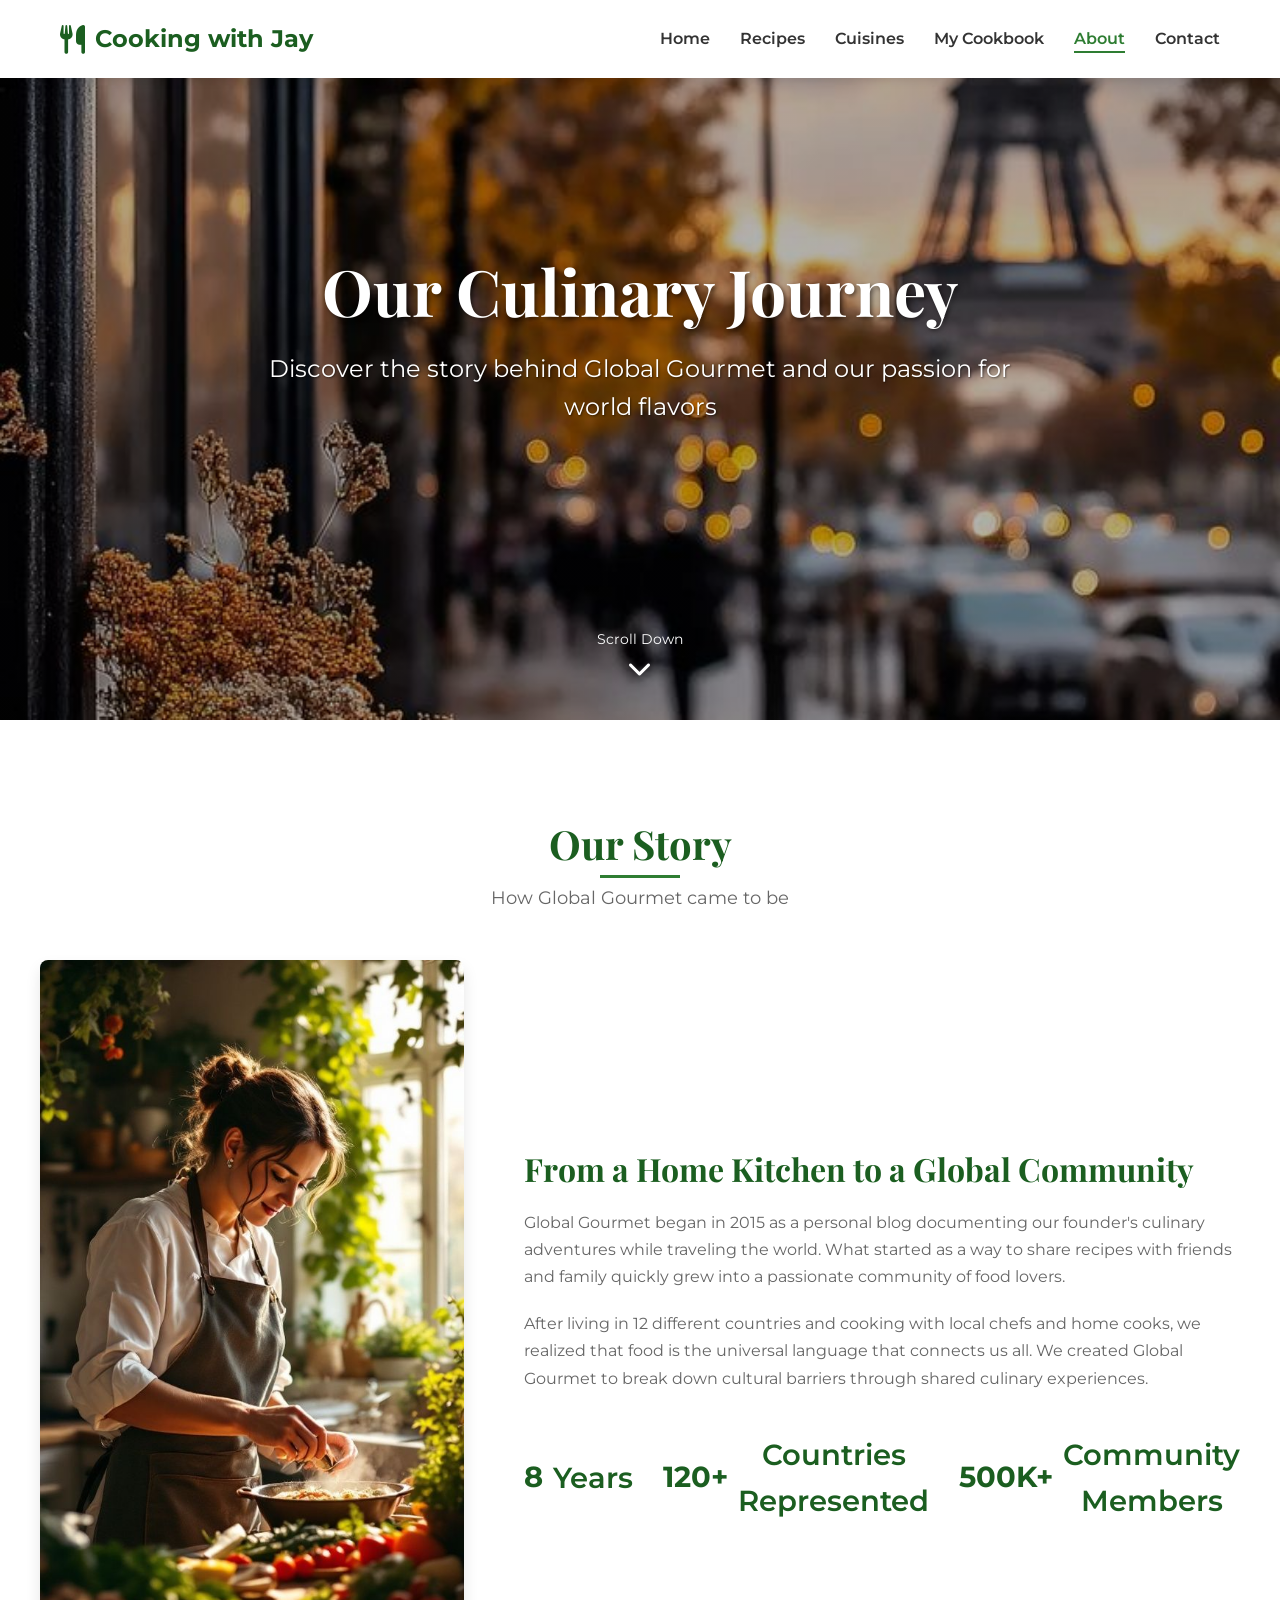
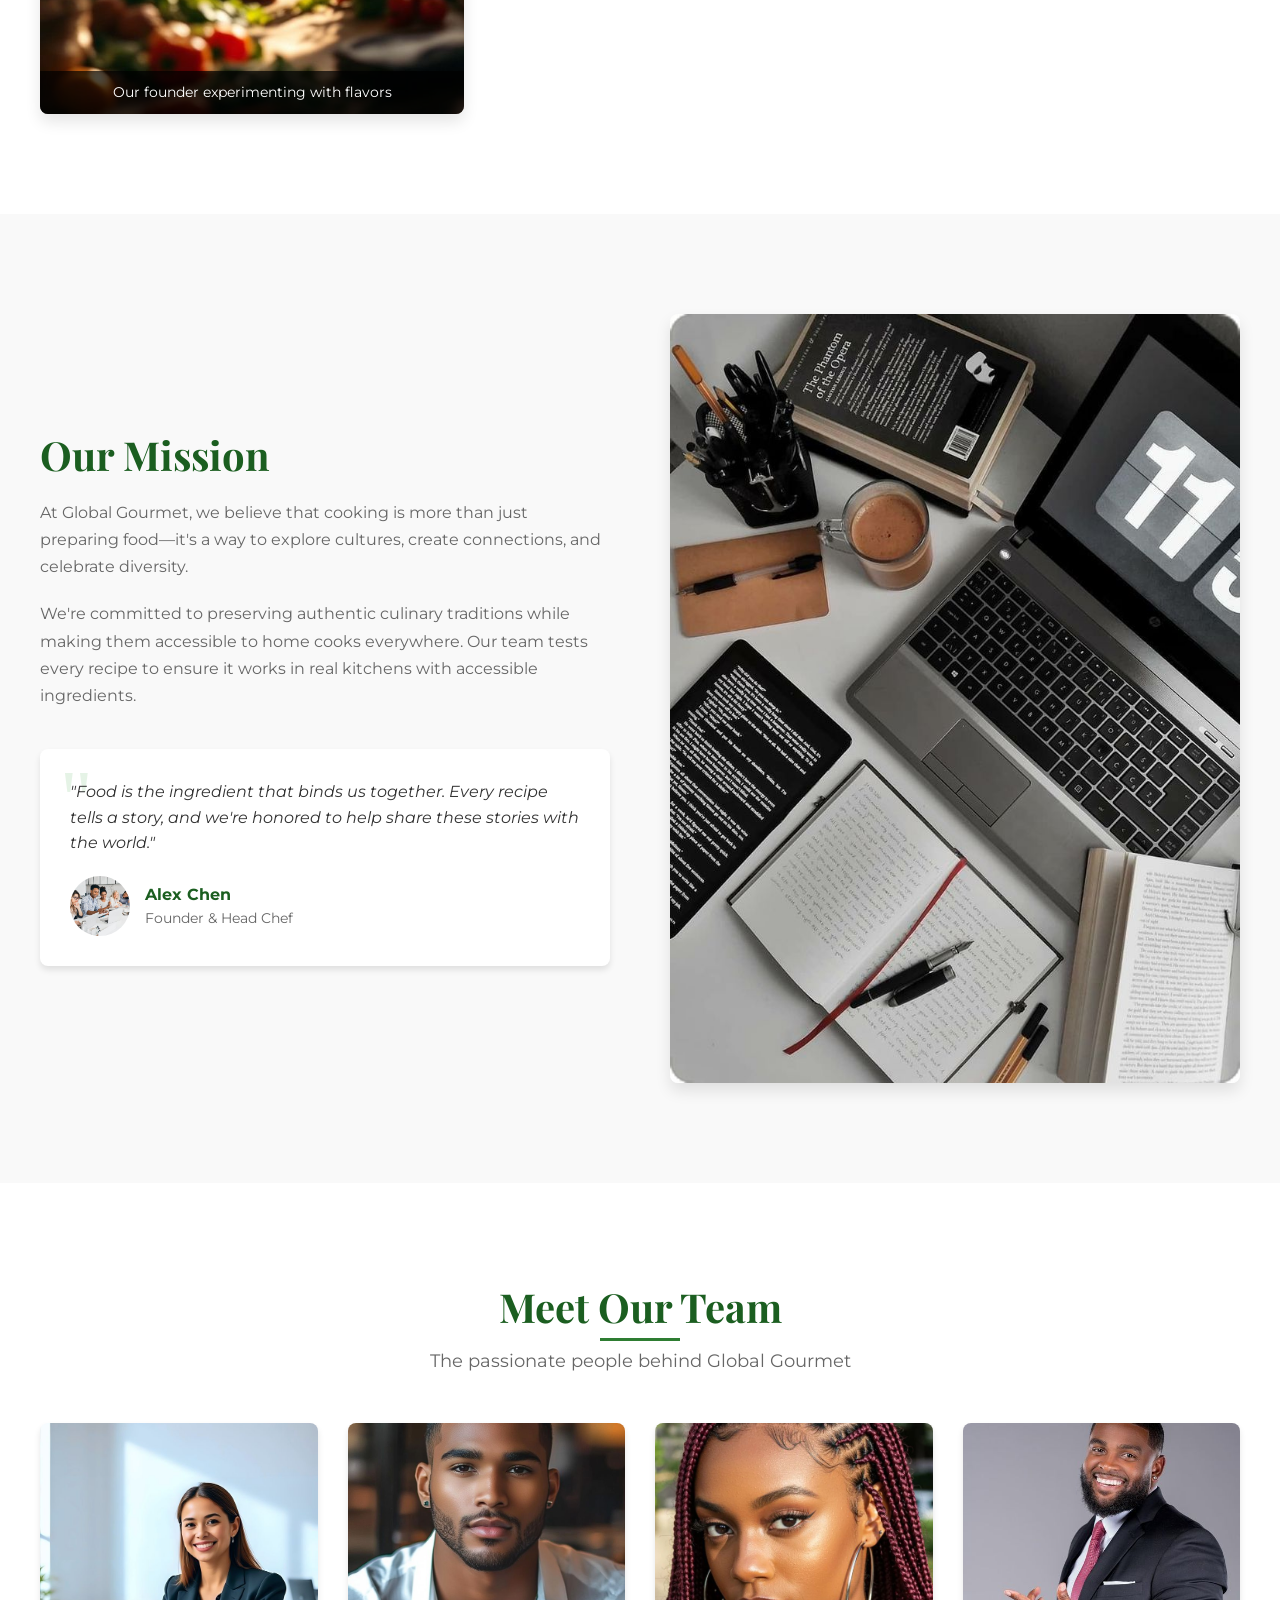
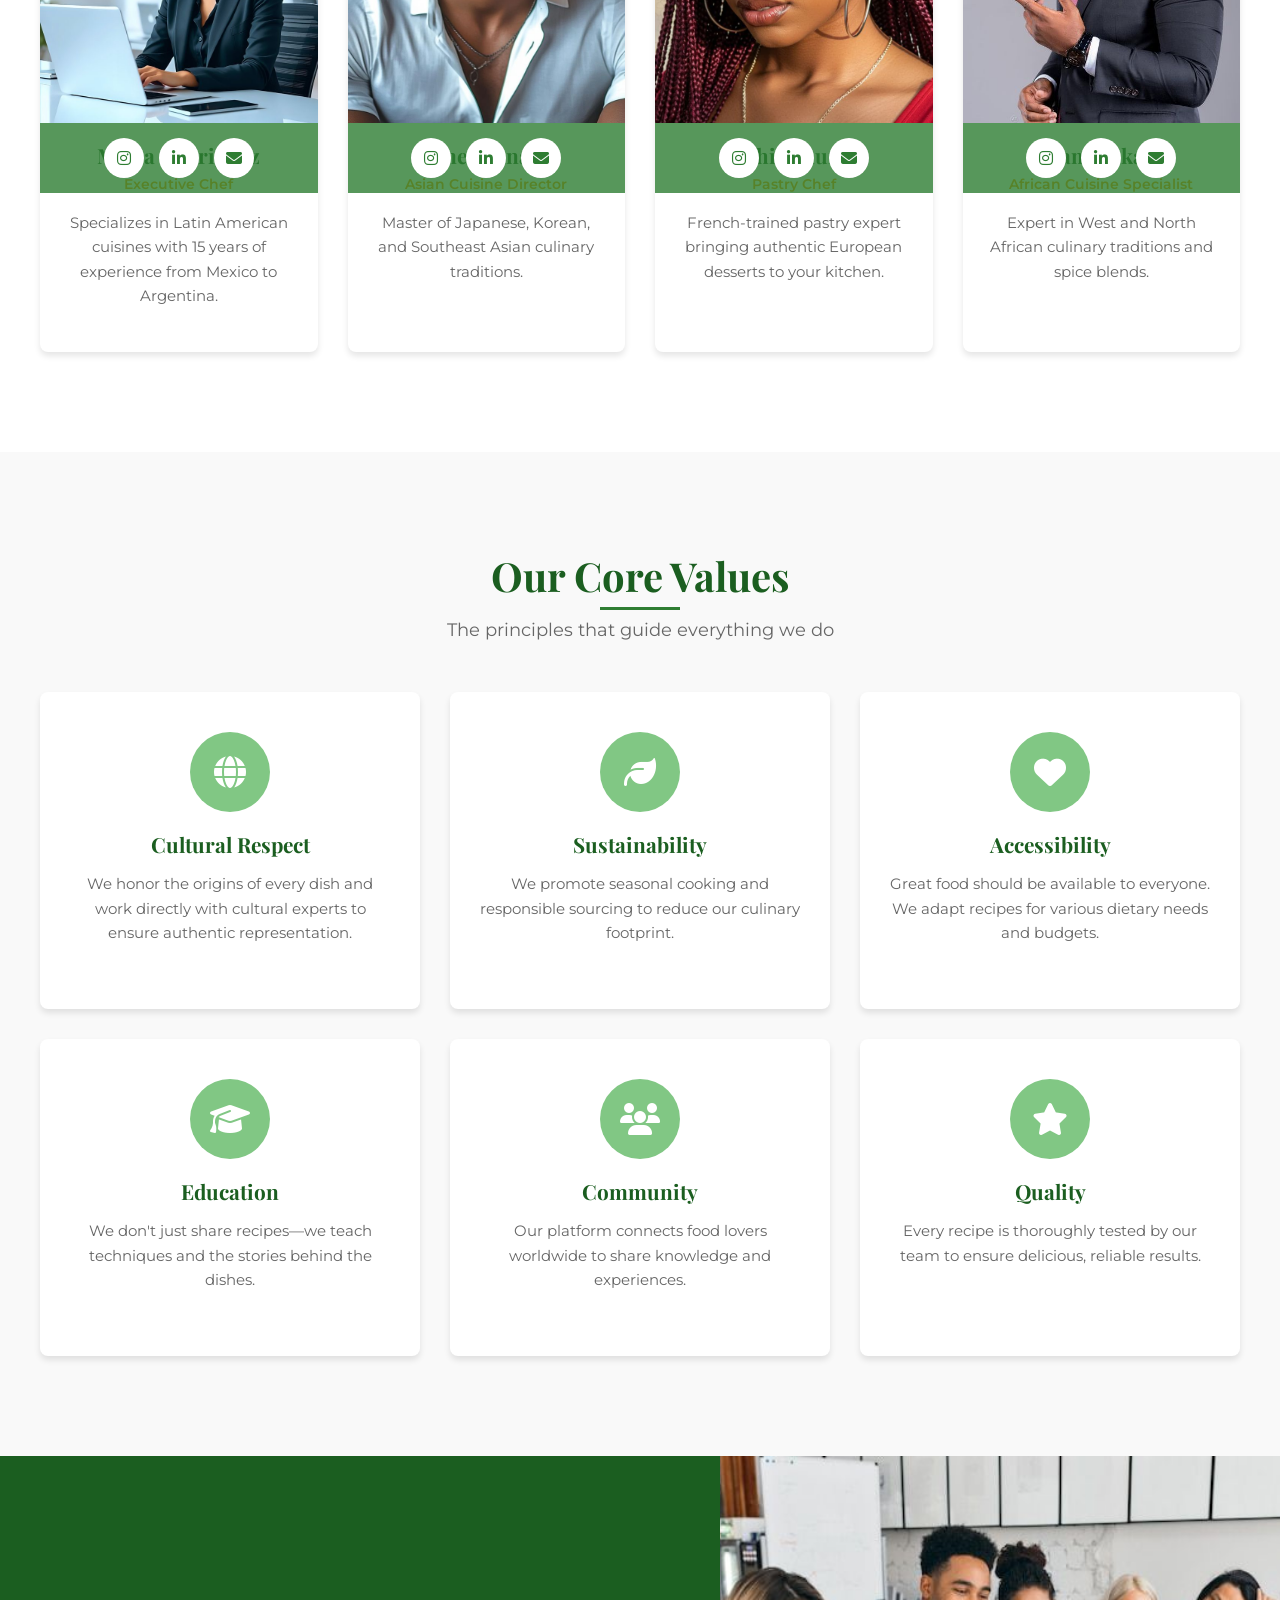
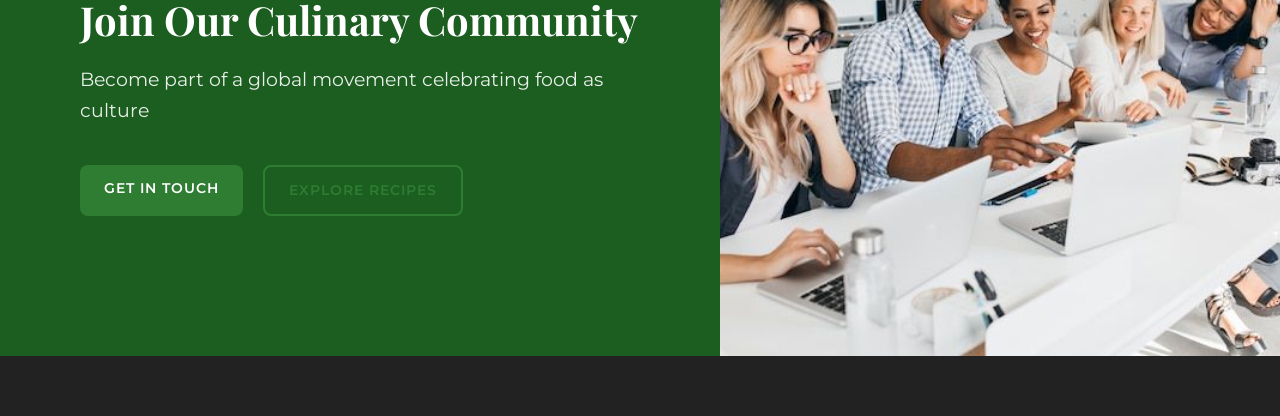
==== about.html @ 29a36178 "Add files via upload" ====
<!DOCTYPE html>
<html lang="en">
<head>
    <meta charset="UTF-8">
    <meta name="viewport" content="width=device-width, initial-scale=1.0">
    <title>About Us | Global Gourmet</title>
    <link rel="stylesheet" href="styles.css">
    <link rel="stylesheet" href="https://cdnjs.cloudflare.com/ajax/libs/font-awesome/6.4.0/css/all.min.css">
    <link href="https://fonts.googleapis.com/css2?family=Playfair+Display:wght@400;700&family=Montserrat:wght@300;400;600&display=swap" rel="stylesheet">
</head>
<body>
    <!-- Navigation (same as index.html) -->
    <nav class="navbar">
        <div class="navbar-container">
            <a href="index.html" class="logo">
                <i class="fas fa-utensils"></i>
                <span>Cooking with Jay</span>
            </a>
            <div class="menu-toggle" id="mobile-menu">
                <span class="bar"></span>
                <span class="bar"></span>
                <span class="bar"></span>
            </div>
            <ul class="nav-menu">
                <li class="nav-item"><a href="index.html" class="nav-link">Home</a></li>
                <li class="nav-item"><a href="recipes.html" class="nav-link">Recipes</a></li>
                <li class="nav-item"><a href="cuisines.html" class="nav-link">Cuisines</a></li>
                <li class="nav-item"><a href="cookbook.html" class="nav-link">My Cookbook</a></li>
                <li class="nav-item"><a href="about.html" class="nav-link active">About</a></li>
                <li class="nav-item"><a href="contact.html" class="nav-link">Contact</a></li>
            </ul>
        </div>
    </nav>

    <!-- About Hero Section -->
    <header class="about-hero">
        <div class="about-hero-content">
            <h1>Our Culinary Journey</h1>
            <p>Discover the story behind Global Gourmet and our passion for world flavors</p>
        </div>
        <div class="hero-scroll">
            <span>Scroll Down</span>
            <i class="fas fa-chevron-down"></i>
        </div>
    </header>

    <!-- Our Story -->
    <section class="our-story">
        <div class="section-header">
            <h2>Our Story</h2>
            <p>How Global Gourmet came to be</p>
        </div>
        <div class="story-container">
            <div class="story-image">
                <img src="founderCooking.jpg" alt="Our founder in the kitchen">
                <div class="image-caption">Our founder experimenting with flavors</div>
            </div>
            <div class="story-content">
                <h3>From a Home Kitchen to a Global Community</h3>
                <p>Global Gourmet began in 2015 as a personal blog documenting our founder's culinary adventures while traveling the world. What started as a way to share recipes with friends and family quickly grew into a passionate community of food lovers.</p>
                <p>After living in 12 different countries and cooking with local chefs and home cooks, we realized that food is the universal language that connects us all. We created Global Gourmet to break down cultural barriers through shared culinary experiences.</p>
                <div class="story-stats">
                    <div class="stat-item">
                        <span class="stat-number">8</span>
                        <span class="stat-label">Years</span>
                    </div>
                    <div class="stat-item">
                        <span class="stat-number">120+</span>
                        <span class="stat-label">Countries Represented</span>
                    </div>
                    <div class="stat-item">
                        <span class="stat-number">500K+</span>
                        <span class="stat-label">Community Members</span>
                    </div>
                </div>
            </div>
        </div>
    </section>

    <!-- Mission Section -->
    <section class="mission-section">
        <div class="mission-container">
            <div class="mission-content">
                <h2>Our Mission</h2>
                <p>At Global Gourmet, we believe that cooking is more than just preparing food—it's a way to explore cultures, create connections, and celebrate diversity.</p>
                <p>We're committed to preserving authentic culinary traditions while making them accessible to home cooks everywhere. Our team tests every recipe to ensure it works in real kitchens with accessible ingredients.</p>
                <div class="mission-quote">
                    <blockquote>
                        "Food is the ingredient that binds us together. Every recipe tells a story, and we're honored to help share these stories with the world."
                    </blockquote>
                    <div class="quote-author">
                        <img src="about.jpg" alt="Founder portrait">
                        <div>
                            <strong>Alex Chen</strong>
                            <span>Founder & Head Chef</span>
                        </div>
                    </div>
                </div>
            </div>
            <div class="mission-image">
                <img src="work.jpg" alt="Our team working together">
            </div>
        </div>
    </section>

    <!-- Team Section -->
    <section class="team-section">
        <div class="section-header">
            <h2>Meet Our Team</h2>
            <p>The passionate people behind Global Gourmet</p>
        </div>
        <div class="team-grid">
            <div class="team-member">
                <div class="member-image">
                    <img src="manager.jpg" alt="Maria Rodriguez">
                    <div class="social-links">
                        <a href="#"><i class="fab fa-instagram"></i></a>
                        <a href="#"><i class="fab fa-linkedin-in"></i></a>
                        <a href="#"><i class="fas fa-envelope"></i></a>
                    </div>
                </div>
                <div class="member-info">
                    <h3>Maria Rodriguez</h3>
                    <span class="member-role">Executive Chef</span>
                    <p>Specializes in Latin American cuisines with 15 years of experience from Mexico to Argentina.</p>
                </div>
            </div>
            <div class="team-member">
                <div class="member-image">
                    <img src="jamesTanaka.jpg" alt="James Tanaka">
                    <div class="social-links">
                        <a href="#"><i class="fab fa-instagram"></i></a>
                        <a href="#"><i class="fab fa-linkedin-in"></i></a>
                        <a href="#"><i class="fas fa-envelope"></i></a>
                    </div>
                </div>
                <div class="member-info">
                    <h3>James Tanaka</h3>
                    <span class="member-role">Asian Cuisine Director</span>
                    <p>Master of Japanese, Korean, and Southeast Asian culinary traditions.</p>
                </div>
            </div>
            <div class="team-member">
                <div class="member-image">
                    <img src="sophie loren.jpg" alt="Sophie Laurent">
                    <div class="social-links">
                        <a href="#"><i class="fab fa-instagram"></i></a>
                        <a href="#"><i class="fab fa-linkedin-in"></i></a>
                        <a href="#"><i class="fas fa-envelope"></i></a>
                    </div>
                </div>
                <div class="member-info">
                    <h3>Sophie Laurent</h3>
                    <span class="member-role">Pastry Chef</span>
                    <p>French-trained pastry expert bringing authentic European desserts to your kitchen.</p>
                </div>
            </div>
            <div class="team-member">
                <div class="member-image">
                    <img src="man.jpg" alt="Kwame Okafor">
                    <div class="social-links">
                        <a href="#"><i class="fab fa-instagram"></i></a>
                        <a href="#"><i class="fab fa-linkedin-in"></i></a>
                        <a href="#"><i class="fas fa-envelope"></i></a>
                    </div>
                </div>
                <div class="member-info">
                    <h3>Kwame Okafor</h3>
                    <span class="member-role">African Cuisine Specialist</span>
                    <p>Expert in West and North African culinary traditions and spice blends.</p>
                </div>
            </div>
        </div>
    </section>

    <!-- Values Section -->
    <section class="values-section">
        <div class="section-header">
            <h2>Our Core Values</h2>
            <p>The principles that guide everything we do</p>
        </div>
        <div class="values-grid">
            <div class="value-card">
                <div class="value-icon">
                    <i class="fas fa-globe"></i>
                </div>
                <h3>Cultural Respect</h3>
                <p>We honor the origins of every dish and work directly with cultural experts to ensure authentic representation.</p>
            </div>
            <div class="value-card">
                <div class="value-icon">
                    <i class="fas fa-leaf"></i>
                </div>
                <h3>Sustainability</h3>
                <p>We promote seasonal cooking and responsible sourcing to reduce our culinary footprint.</p>
            </div>
            <div class="value-card">
                <div class="value-icon">
                    <i class="fas fa-heart"></i>
                </div>
                <h3>Accessibility</h3>
                <p>Great food should be available to everyone. We adapt recipes for various dietary needs and budgets.</p>
            </div>
            <div class="value-card">
                <div class="value-icon">
                    <i class="fas fa-graduation-cap"></i>
                </div>
                <h3>Education</h3>
                <p>We don't just share recipes—we teach techniques and the stories behind the dishes.</p>
            </div>
            <div class="value-card">
                <div class="value-icon">
                    <i class="fas fa-users"></i>
                </div>
                <h3>Community</h3>
                <p>Our platform connects food lovers worldwide to share knowledge and experiences.</p>
            </div>
            <div class="value-card">
                <div class="value-icon">
                    <i class="fas fa-star"></i>
                </div>
                <h3>Quality</h3>
                <p>Every recipe is thoroughly tested by our team to ensure delicious, reliable results.</p>
            </div>
        </div>
    </section>


    <!-- Call to Action -->
    <section class="about-cta">
        <div class="cta-container">
            <h2>Join Our Culinary Community</h2>
            <p>Become part of a global movement celebrating food as culture</p>
            <div class="cta-buttons">
                <a href="contact.html" class="btn btn-primary">Get in Touch</a>
                <a href="recipes.html" class="btn btn-secondary">Explore Recipes</a>
            </div>
        </div>
        <div class="cta-image">
            <img src="about.jpg" alt="Cooking community">
        </div>
    </section>

    <!-- Footer (same as index.html) -->
    <footer class="footer">
        <!-- Footer content from index.html -->
    </footer>

    <script src="script.js"></script>
</body>
</html>
---- styles.css ----
/* Base Styles */
:root {
    --primary-color: #2e7d32;
    --primary-dark: #1b5e20;
    --primary-light: #81c784;
    --secondary-color: #ff9800;
    --secondary-dark: #f57c00;
    --secondary-light: #ffb74d;
    --text-color: #333;
    --text-light: #666;
    --text-lighter: #999;
    --bg-color: #f9f9f9;
    --bg-dark: #e0e0e0;
    --white: #ffffff;
    --black: #000000;
    --shadow: 0 4px 6px rgba(0, 0, 0, 0.1);
    --shadow-hover: 0 8px 15px rgba(0, 0, 0, 0.1);
    --transition: all 0.3s ease;
    --border-radius: 8px;
    --border-radius-sm: 4px;
    --font-heading: 'Playfair Display', serif;
    --font-body: 'Montserrat', sans-serif;
}

* {
    margin: 0;
    padding: 0;
    box-sizing: border-box;
}

html {
    scroll-behavior: smooth;
}

body {
    font-family: var(--font-body);
    color: var(--text-color);
    background-color: var(--bg-color);
    line-height: 1.6;
    overflow-x: hidden;
}

h1, h2, h3, h4, h5, h6 {
    font-family: var(--font-heading);
    font-weight: 700;
    line-height: 1.2;
    margin-bottom: 1rem;
}

p {
    margin-bottom: 1.5rem;
}

a {
    text-decoration: none;
    color: inherit;
    transition: var(--transition);
}

img {
    max-width: 100%;
    height: auto;
    display: block;
}

ul {
    list-style: none;
}

button {
    cursor: pointer;
    border: none;
    background: none;
    font-family: inherit;
    transition: var(--transition);
}

.container {
    width: 100%;
    max-width: 1200px;
    margin: 0 auto;
    padding: 0 20px;
}

.btn {
    display: inline-block;
    padding: 12px 24px;
    border-radius: var(--border-radius);
    font-weight: 600;
    text-align: center;
    text-transform: uppercase;
    letter-spacing: 1px;
    transition: var(--transition);
    font-size: 0.9rem;
}

.btn-primary {
    background-color: var(--primary-color);
    color: var(--white);
}

.btn-primary:hover {
    background-color: var(--primary-dark);
    box-shadow: var(--shadow-hover);
    transform: translateY(-2px);
}

.btn-secondary {
    background-color: transparent;
    color: var(--primary-color);
    border: 2px solid var(--primary-color);
}

.btn-secondary:hover {
    background-color: var(--primary-color);
    color: var(--white);
    box-shadow: var(--shadow-hover);
    transform: translateY(-2px);
}

.section-header {
    text-align: center;
    margin-bottom: 3rem;
}

.section-header h2 {
    font-size: 2.5rem;
    color: var(--primary-dark);
    position: relative;
    display: inline-block;
}

.section-header h2::after {
    content: '';
    position: absolute;
    bottom: -10px;
    left: 50%;
    transform: translateX(-50%);
    width: 80px;
    height: 3px;
    background-color: var(--primary-color);
}

.section-header p {
    color: var(--text-light);
    font-size: 1.1rem;
    max-width: 700px;
    margin: 0 auto;
}

/* Preloader */
.preloader {
    position: fixed;
    top: 0;
    left: 0;
    width: 100%;
    height: 100%;
    background-color: var(--white);
    display: flex;
    justify-content: center;
    align-items: center;
    z-index: 9999;
    transition: opacity 0.5s ease;
}

.preloader.fade-out {
    opacity: 0;
}

.spinner {
    display: flex;
    gap: 10px;
}

.spinner-circle {
    width: 20px;
    height: 20px;
    border-radius: 50%;
    background-color: var(--primary-color);
    animation: bounce 1.4s infinite ease-in-out;
}

.spinner-circle:nth-child(1) {
    animation-delay: -0.32s;
}

.spinner-circle:nth-child(2) {
    animation-delay: -0.16s;
}

@keyframes bounce {
    0%, 80%, 100% { 
        transform: scale(0);
    } 40% { 
        transform: scale(1);
    }
}

/* Navigation */
.navbar {
    position: fixed;
    top: 0;
    left: 0;
    width: 100%;
    padding: 20px 0;
    background-color: var(--white);
    box-shadow: 0 2px 10px rgba(0, 0, 0, 0.1);
    z-index: 1000;
    transition: var(--transition);
}

.navbar.scrolled {
    padding: 15px 0;
    background-color: rgba(255, 255, 255, 0.95);
    backdrop-filter: blur(10px);
}

.navbar-container {
    display: flex;
    justify-content: space-between;
    align-items: center;
    max-width: 1200px;
    margin: 0 auto;
    padding: 0 20px;
}

.logo {
    display: flex;
    align-items: center;
    font-size: 1.5rem;
    font-weight: 700;
    color: var(--primary-dark);
}

.logo i {
    margin-right: 10px;
    font-size: 1.8rem;
}

.nav-menu {
    display: flex;
    align-items: center;
    gap: 30px;
}

.nav-item {
    position: relative;
}

.nav-link {
    font-weight: 600;
    font-size: 1rem;
    color: var(--text-color);
    padding: 5px 0;
    position: relative;
}

.nav-link::after {
    content: '';
    position: absolute;
    bottom: 0;
    left: 0;
    width: 0;
    height: 2px;
    background-color: var(--primary-color);
    transition: var(--transition);
}

.nav-link:hover::after,
.nav-link.active::after {
    width: 100%;
}

.nav-link.active {
    color: var(--primary-color);
}

.search-container {
    display: flex;
    align-items: center;
    background-color: var(--bg-color);
    border-radius: var(--border-radius);
    padding: 5px 10px;
    transition: var(--transition);
}

.search-container:focus-within {
    box-shadow: 0 0 0 2px var(--primary-light);
}

.search-input {
    border: none;
    background: transparent;
    padding: 8px;
    width: 180px;
    font-family: var(--font-body);
    color: var(--text-color);
    outline: none;
}

.search-btn {
    color: var(--text-light);
    padding: 5px;
}

.search-btn:hover {
    color: var(--primary-color);
}

.menu-toggle {
    display: none;
    flex-direction: column;
    justify-content: space-between;
    width: 30px;
    height: 21px;
    cursor: pointer;
    z-index: 1001;
}

.bar {
    width: 100%;
    height: 3px;
    background-color: var(--primary-dark);
    transition: var(--transition);
}

.menu-toggle.active .bar:nth-child(1) {
    transform: translateY(9px) rotate(45deg);
}

.menu-toggle.active .bar:nth-child(2) {
    opacity: 0;
}

.menu-toggle.active .bar:nth-child(3) {
    transform: translateY(-9px) rotate(-45deg);
}

/* Hero Section */
.hero {
    height: 100vh;
    min-height: 700px;
    background: linear-gradient(rgba(0, 0, 0, 0.5), rgba(0, 0, 0, 0.5)), 
                url('https://images.unsplash.com/photo-1490645935967-10de6ba17061?ixlib=rb-1.2.1&auto=format&fit=crop&w=1350&q=80') no-repeat center center/cover;
    color: var(--white);
    display: flex;
    flex-direction: column;
    justify-content: center;
    align-items: center;
    text-align: center;
    padding: 0 20px;
    margin-top: -80px;
    position: relative;
}

.hero-content {
    max-width: 800px;
    z-index: 1;
    animation: fadeInUp 1s ease;
}

.hero-title {
    font-size: 4rem;
    margin-bottom: 20px;
    text-shadow: 2px 2px 4px rgba(0, 0, 0, 0.5);
}

.hero-subtitle {
    font-size: 1.5rem;
    margin-bottom: 40px;
    text-shadow: 1px 1px 2px rgba(0, 0, 0, 0.5);
}

.hero-buttons {
    display: flex;
    gap: 20px;
    justify-content: center;
}

.hero-scroll {
    position: absolute;
    bottom: 40px;
    left: 50%;
    transform: translateX(-50%);
    display: flex;
    flex-direction: column;
    align-items: center;
    color: var(--white);
    font-size: 0.9rem;
    cursor: pointer;
    animation: bounce 2s infinite;
}

.hero-scroll i {
    font-size: 1.5rem;
    margin-top: 5px;
}

@keyframes fadeInUp {
    from {
        opacity: 0;
        transform: translateY(20px);
    }
    to {
        opacity: 1;
        transform: translateY(0);
    }
}

/* Featured Recipes */
.featured-recipes {
    padding: 100px 0;
    background-color: var(--white);
}

.recipe-carousel {
    display: flex;
    gap: 30px;
    overflow-x: auto;
    padding: 20px 0;
    scroll-behavior: smooth;
    scrollbar-width: none; /* Firefox */
    -ms-overflow-style: none; /* IE and Edge */
}

.recipe-carousel::-webkit-scrollbar {
    display: none; /* Chrome, Safari, Opera */
}

.recipe-card {
    min-width: 300px;
    background-color: var(--white);
    border-radius: var(--border-radius);
    overflow: hidden;
    box-shadow: var(--shadow);
    transition: var(--transition);
    flex-shrink: 0;
}

.recipe-card:hover {
    transform: translateY(-10px);
    box-shadow: var(--shadow-hover);
}

.recipe-image {
    height: 200px;
    background-size: cover;
    background-position: center;
    position: relative;
}

.recipe-tag {
    position: absolute;
    top: 15px;
    left: 15px;
    background-color: var(--primary-color);
    color: var(--white);
    padding: 5px 15px;
    border-radius: var(--border-radius);
    font-size: 0.8rem;
    font-weight: 600;
}

.save-recipe {
    position: absolute;
    top: 15px;
    right: 15px;
    width: 40px;
    height: 40px;
    background-color: rgba(255, 255, 255, 0.9);
    border-radius: 50%;
    display: flex;
    justify-content: center;
    align-items: center;
    color: var(--text-color);
    font-size: 1.2rem;
    transition: var(--transition);
}

.save-recipe:hover, .save-recipe.saved {
    color: var(--primary-color);
}

.save-recipe.saved i {
    font-weight: 900;
}

.recipe-info {
    padding: 20px;
}

.recipe-info h3 {
    font-size: 1.3rem;
    margin-bottom: 10px;
    color: var(--primary-dark);
}

.recipe-meta {
    display: flex;
    gap: 15px;
    margin-bottom: 15px;
    font-size: 0.9rem;
    color: var(--text-light);
}

.recipe-meta i {
    margin-right: 5px;
    color: var(--primary-color);
}

.recipe-rating {
    margin-bottom: 20px;
    color: var(--secondary-color);
}

.recipe-rating i {
    margin-right: 3px;
}

.recipe-rating span {
    color: var(--text-light);
    font-size: 0.9rem;
    margin-left: 10px;
}

.btn-recipe {
    display: block;
    width: 100%;
    padding: 10px;
    background-color: var(--primary-color);
    color: var(--white);
    border-radius: var(--border-radius-sm);
    font-size: 0.9rem;
    font-weight: 600;
    text-align: center;
}

.btn-recipe:hover {
    background-color: var(--primary-dark);
}

.carousel-controls {
    display: flex;
    justify-content: center;
    gap: 15px;
    margin-top: 30px;
}

.carousel-prev, .carousel-next {
    width: 50px;
    height: 50px;
    border-radius: 50%;
    background-color: var(--white);
    color: var(--primary-color);
    border: 2px solid var(--primary-color);
    font-size: 1.2rem;
    display: flex;
    justify-content: center;
    align-items: center;
    transition: var(--transition);
}

.carousel-prev:hover, .carousel-next:hover {
    background-color: var(--primary-color);
    color: var(--white);
}

/* Popular Cuisines */
.popular-cuisines {
    padding: 100px 0;
    background-color: var(--bg-color);
}

.cuisine-grid {
    display: grid;
    grid-template-columns: repeat(auto-fit, minmax(250px, 1fr));
    gap: 30px;
}

.cuisine-card {
    background-color: var(--white);
    border-radius: var(--border-radius);
    overflow: hidden;
    box-shadow: var(--shadow);
    transition: var(--transition);
}

.cuisine-card:hover {
    transform: translateY(-5px);
    box-shadow: var(--shadow-hover);
}

.cuisine-image {
    height: 200px;
    background-size: cover;
    background-position: center;
    position: relative;
    display: flex;
    justify-content: center;
    align-items: center;
}

.cuisine-overlay {
    position: absolute;
    top: 0;
    left: 0;
    width: 100%;
    height: 100%;
    background-color: rgba(0, 0, 0, 0.4);
    transition: var(--transition);
}

.cuisine-card:hover .cuisine-overlay {
    background-color: rgba(0, 0, 0, 0.2);
}

.cuisine-image h3 {
    color: var(--white);
    font-size: 2rem;
    position: relative;
    z-index: 1;
    text-shadow: 2px 2px 4px rgba(0, 0, 0, 0.5);
}

.cuisine-stats {
    padding: 20px;
    display: flex;
    justify-content: space-between;
    align-items: center;
}

.cuisine-stats span {
    color: var(--text-light);
    font-size: 0.9rem;
}

.btn-cuisine {
    padding: 8px 15px;
    background-color: var(--primary-color);
    color: var(--white);
    border-radius: var(--border-radius-sm);
    font-size: 0.9rem;
    font-weight: 600;
}

.btn-cuisine:hover {
    background-color: var(--primary-dark);
}

/* Seasonal Specials */
.seasonal-specials {
    padding: 100px 0;
    background-color: var(--white);
}

.seasonal-grid {
    display: grid;
    grid-template-columns: repeat(auto-fit, minmax(400px, 1fr));
    gap: 30px;
}

.seasonal-card {
    display: flex;
    background-color: var(--bg-color);
    border-radius: var(--border-radius);
    overflow: hidden;
    box-shadow: var(--shadow);
    transition: var(--transition);
}

.seasonal-card:hover {
    transform: translateY(-5px);
    box-shadow: var(--shadow-hover);
}

.seasonal-image {
    flex: 1;
    min-height: 250px;
    background-size: cover;
    background-position: center;
}

.seasonal-content {
    flex: 1;
    padding: 30px;
    display: flex;
    flex-direction: column;
    justify-content: center;
}

.seasonal-content h3 {
    font-size: 1.8rem;
    color: var(--primary-dark);
    margin-bottom: 15px;
}

.seasonal-content p {
    color: var(--text-light);
    margin-bottom: 20px;
}

.btn-seasonal {
    align-self: flex-start;
    padding: 10px 20px;
    background-color: var(--primary-color);
    color: var(--white);
    border-radius: var(--border-radius-sm);
    font-size: 0.9rem;
    font-weight: 600;
}

.btn-seasonal:hover {
    background-color: var(--primary-dark);
}

/* Testimonials */
.testimonials {
    padding: 100px 0;
    background-color: var(--bg-color);
}

.testimonial-slider {
    display: flex;
    gap: 30px;
    overflow-x: auto;
    padding: 20px 0;
    scroll-behavior: smooth;
    scrollbar-width: none;
    -ms-overflow-style: none;
}

.testimonial-slider::-webkit-scrollbar {
    display: none;
}

.testimonial-card {
    min-width: 350px;
    background-color: var(--white);
    border-radius: var(--border-radius);
    padding: 30px;
    box-shadow: var(--shadow);
    transition: var(--transition);
    flex-shrink: 0;
}

.testimonial-card:hover {
    transform: translateY(-5px);
    box-shadow: var(--shadow-hover);
}

.testimonial-content {
    margin-bottom: 30px;
}

.testimonial-rating {
    color: var(--secondary-color);
    margin-bottom: 15px;
}

.testimonial-content p {
    font-style: italic;
    color: var(--text-color);
    position: relative;
}

.testimonial-content p::before,
.testimonial-content p::after {
    content: '"';
    font-size: 2rem;
    color: var(--primary-light);
    opacity: 0.5;
    position: absolute;
}

.testimonial-content p::before {
    top: -15px;
    left: -10px;
}

.testimonial-content p::after {
    bottom: -25px;
    right: -10px;
}

.testimonial-author {
    display: flex;
    align-items: center;
    gap: 15px;
}

.testimonial-author img {
    width: 60px;
    height: 60px;
    border-radius: 50%;
    object-fit: cover;
}

.testimonial-author h4 {
    font-size: 1.1rem;
    margin-bottom: 5px;
}

.testimonial-author span {
    font-size: 0.9rem;
    color: var(--text-light);
}

/* Newsletter */
.newsletter {
    padding: 80px 0;
    background-color: var(--primary-dark);
    color: var(--white);
}

.newsletter-container {
    display: flex;
    align-items: center;
    max-width: 1200px;
    margin: 0 auto;
    padding: 0 20px;
    gap: 50px;
}

.newsletter-content {
    flex: 1;
}

.newsletter-content h2 {
    font-size: 2.5rem;
    margin-bottom: 20px;
}

.newsletter-content p {
    margin-bottom: 30px;
    font-size: 1.1rem;
    opacity: 0.9;
}

.newsletter-form {
    display: flex;
    margin-bottom: 30px;
}

.newsletter-form input {
    flex: 1;
    padding: 15px;
    border: none;
    border-radius: var(--border-radius-sm) 0 0 var(--border-radius-sm);
    font-family: var(--font-body);
    font-size: 1rem;
    outline: none;
}

.btn-subscribe {
    padding: 15px 30px;
    background-color: var(--secondary-color);
    color: var(--white);
    border-radius: 0 var(--border-radius-sm) var(--border-radius-sm) 0;
    font-weight: 600;
    transition: var(--transition);
}

.btn-subscribe:hover {
    background-color: var(--secondary-dark);
}

.newsletter-social {
    display: flex;
    align-items: center;
    gap: 15px;
}

.newsletter-social span {
    font-weight: 600;
}

.newsletter-social a {
    display: flex;
    justify-content: center;
    align-items: center;
    width: 40px;
    height: 40px;
    background-color: rgba(255, 255, 255, 0.1);
    border-radius: 50%;
    color: var(--white);
    font-size: 1.1rem;
    transition: var(--transition);
}

.newsletter-social a:hover {
    background-color: var(--white);
    color: var(--primary-dark);
}

.newsletter-image {
    flex: 1;
    border-radius: var(--border-radius);
    overflow: hidden;
    box-shadow: var(--shadow-hover);
}

.newsletter-image img {
    width: 100%;
    height: 70%;
    display: block;
    transition: transform 0.5s ease;
}

.newsletter-image:hover img {
    transform: scale(1.05);
}

/* Footer */
.footer {
    background-color: #222;
    color: var(--white);
    padding: 60px 0 0;
}

.footer-container {
    display: flex;
    flex-wrap: wrap;
    gap: 50px;
    max-width: 1200px;
    margin: 0 auto;
    padding: 0 20px;
}

.footer-logo {
    flex: 1;
    min-width: 250px;
}

.footer-logo a {
    display: flex;
    align-items: center;
    font-size: 1.5rem;
    font-weight: 700;
    margin-bottom: 20px;
    color: var(--white);
}

.footer-logo i {
    margin-right: 10px;
    font-size: 1.8rem;
    color: var(--primary-light);
}

.footer-logo p {
    opacity: 0.7;
    font-size: 0.95rem;
}

.footer-links {
    flex: 2;
    display: flex;
    flex-wrap: wrap;
    gap: 50px;
}

.footer-column {
    min-width: 150px;
}

.footer-column h4 {
    font-size: 1.2rem;
    margin-bottom: 20px;
    color: var(--white);
    position: relative;
    padding-bottom: 10px;
}

.footer-column h4::after {
    content: '';
    position: absolute;
    bottom: 0;
    left: 0;
    width: 40px;
    height: 2px;
    background-color: var(--primary-color);
}

.footer-column ul {
    display: flex;
    flex-direction: column;
    gap: 10px;
}

.footer-column a {
    color: rgba(255, 255, 255, 0.7);
    font-size: 0.95rem;
    transition: var(--transition);
}

.footer-column a:hover {
    color: var(--white);
    padding-left: 5px;
}

.footer-bottom {
    width: 100%;
    padding: 20px 0;
    background-color: #111;
    margin-top: 60px;
}

.footer-legal {
    display: flex;
    justify-content: center;
    gap: 20px;
    margin-bottom: 15px;
}

.footer-legal a {
    color: rgba(255, 255, 255, 0.6);
    font-size: 0.8rem;
    transition: var(--transition);
}

.footer-legal a:hover {
    color: var(--white);
}

.footer-copyright {
    text-align: center;
    color: rgba(255, 255, 255, 0.6);
    font-size: 0.9rem;
}

/* Back to Top Button */
.back-to-top {
    position: fixed;
    bottom: 30px;
    right: 30px;
    width: 50px;
    height: 50px;
    border-radius: 50%;
    background-color: var(--primary-color);
    color: var(--white);
    display: flex;
    justify-content: center;
    align-items: center;
    font-size: 1.2rem;
    box-shadow: var(--shadow);
    opacity: 0;
    visibility: hidden;
    transition: var(--transition);
    z-index: 999;
}

.back-to-top.visible {
    opacity: 1;
    visibility: visible;
}

.back-to-top:hover {
    background-color: var(--primary-dark);
    transform: translateY(-5px);
}

/* Toast Notification */
.toast {
    position: fixed;
    bottom: 30px;
    left: 50%;
    transform: translateX(-50%);
    background-color: var(--primary-dark);
    color: var(--white);
    padding: 15px 25px;
    border-radius: var(--border-radius);
    box-shadow: var(--shadow-hover);
    display: flex;
    align-items: center;
    gap: 10px;
    opacity: 0;
    visibility: hidden;
    transition: var(--transition);
    z-index: 999;
}

.toast.show {
    opacity: 1;
    visibility: visible;
}

.toast i {
    font-size: 1.2rem;
}

/* Responsive Styles */
@media (max-width: 992px) {
    .hero-title {
        font-size: 3rem;
    }
    
    .hero-subtitle {
        font-size: 1.2rem;
    }
    
    .seasonal-grid {
        grid-template-columns: 1fr;
    }
    
    .seasonal-card {
        flex-direction: column;
    }
    
    .seasonal-image {
        min-height: 200px;
    }
    
    .newsletter-container {
        flex-direction: column;
        text-align: center;
    }
    
    .newsletter-social {
        justify-content: center;
    }
    
    .newsletter-image {
        order: -1;
        max-width: 500px;
        margin: 0 auto;
    }
}

@media (max-width: 768px) {
    .menu-toggle {
        display: flex;
    }
    
    .nav-menu {
        position: fixed;
        top: 0;
        right: -100%;
        width: 80%;
        max-width: 300px;
        height: 100vh;
        background-color: var(--white);
        flex-direction: column;
        align-items: center;
        justify-content: center;
        gap: 30px;
        transition: var(--transition);
        z-index: 1000;
        box-shadow: -5px 0 15px rgba(0, 0, 0, 0.1);
    }
    
    .nav-menu.active {
        right: 0;
    }
    
    .search-item {
        width: 80%;
        margin-top: 20px;
    }
    
    .search-container {
        width: 100%;
    }
    
    .search-input {
        width: 100%;
    }
    
    .hero-title {
        font-size: 2.5rem;
    }
    
    .hero-subtitle {
        font-size: 1.1rem;
    }
    
    .hero-buttons {
        flex-direction: column;
        gap: 15px;
    }
    
    .btn {
        width: 100%;
    }
    
    .section-header h2 {
        font-size: 2rem;
    }
    
    .footer-links {
        gap: 30px;
    }
}

@media (max-width: 576px) {
    .hero-title {
        font-size: 2rem;
    }
    
    .hero-subtitle {
        font-size: 1rem;
    }
    
    .section-header h2 {
        font-size: 1.8rem;
    }
    
    .cuisine-grid {
        grid-template-columns: 1fr;
    }
    
    .footer-column {
        min-width: 100%;
    }
    
    .footer-legal {
        flex-direction: column;
        align-items: center;
        gap: 10px;
    }
}

/* Animations */
@keyframes slideInLeft {
    from {
        transform: translateX(-100%);
        opacity: 0;
    }
    to {
        transform: translateX(0);
        opacity: 1;
    }
}

@keyframes slideInRight {
    from {
        transform: translateX(100%);
        opacity: 0;
    }
    to {
        transform: translateX(0);
        opacity: 1;
    }
}

@keyframes fadeIn {
    from {
        opacity: 0;
    }
    to {
        opacity: 1;
    }
}

@keyframes pulse {
    0% {
        transform: scale(1);
    }
    50% {
        transform: scale(1.05);
    }
    100% {
        transform: scale(1);
    }
}
/* Cookbook Styles */
.cookbook-header {
    display: flex;
    align-items: center;
    padding: 80px 0;
    background-color: var(--white);
}

.cookbook-header-content {
    flex: 1;
    padding: 0 40px;
}

.cookbook-header-image {
    flex: 1;
    border-radius: var(--border-radius);
    overflow: hidden;
    box-shadow: var(--shadow-hover);
}

.cookbook-header-image img {
    width: 100%;
    height: 60%;
    display: block;
    transition: transform 0.5s ease;
}

.cookbook-header-image:hover img {
    transform: scale(1.05);
}

.cookbook-header h1 {
    font-size: 3rem;
    color: var(--primary-dark);
    margin-bottom: 20px;
}

.cookbook-header p {
    font-size: 1.2rem;
    color: var(--text-light);
    margin-bottom: 30px;
    max-width: 600px;
}

.cookbook-stats {
    display: flex;
    gap: 30px;
    margin-top: 40px;
}

.stat-item {
    display: flex;
    align-items: center;
    gap: 10px;
    font-size: 1.1rem;
    font-weight: 600;
}

.stat-item i {
    color: var(--primary-color);
    font-size: 1.5rem;
}

.stat-item span {
    font-size: 1.8rem;
    color: var(--primary-dark);
}

/* Cookbook Filters */
.cookbook-filters {
    padding: 30px 0;
    background-color: var(--bg-color);
    display: flex;
    flex-wrap: wrap;
    gap: 20px;
    align-items: center;
    justify-content: center;
}

.filter-group {
    display: flex;
    flex-direction: column;
    gap: 8px;
}

.filter-group label {
    font-size: 0.9rem;
    font-weight: 600;
    color: var(--text-light);
}

.filter-select {
    padding: 10px 15px;
    border-radius: var(--border-radius-sm);
    border: 1px solid var(--bg-dark);
    font-family: var(--font-body);
    background-color: var(--white);
    min-width: 180px;
    transition: var(--transition);
}

.filter-select:focus {
    outline: none;
    border-color: var(--primary-color);
    box-shadow: 0 0 0 2px var(--primary-light);
}

#clear-filters {
    margin-left: auto;
    padding: 10px 20px;
}

/* Cookbook Recipes */
.cookbook-recipes {
    padding: 60px 0;
    background-color: var(--white);
}

.recipe-grid {
    display: grid;
    grid-template-columns: repeat(auto-fill, minmax(280px, 1fr));
    gap: 30px;
    margin-top: 40px;
}

.recipe-card-cookbook {
    background-color: var(--white);
    border-radius: var(--border-radius);
    overflow: hidden;
    box-shadow: var(--shadow);
    transition: var(--transition);
    position: relative;
}

.recipe-card-cookbook:hover {
    transform: translateY(-5px);
    box-shadow: var(--shadow-hover);
}

.recipe-card-cookbook .recipe-image {
    height: 200px;
    background-size: cover;
    background-position: center;
    position: relative;
}

.recipe-card-cookbook .recipe-tag {
    position: absolute;
    top: 15px;
    left: 15px;
    background-color: var(--primary-color);
    color: var(--white);
    padding: 5px 15px;
    border-radius: var(--border-radius);
    font-size: 0.8rem;
    font-weight: 600;
}

.recipe-card-cookbook .recipe-info {
    padding: 20px;
}

.recipe-card-cookbook .recipe-info h3 {
    font-size: 1.2rem;
    margin-bottom: 10px;
    color: var(--primary-dark);
}

.recipe-card-cookbook .recipe-meta {
    display: flex;
    gap: 15px;
    margin-bottom: 15px;
    font-size: 0.9rem;
    color: var(--text-light);
}

.recipe-card-cookbook .recipe-meta i {
    margin-right: 5px;
    color: var(--primary-color);
}

.recipe-card-cookbook .recipe-actions {
    display: flex;
    gap: 10px;
    margin-top: 15px;
}

.recipe-card-cookbook .recipe-btn {
    flex: 1;
    padding: 8px;
    border-radius: var(--border-radius-sm);
    font-size: 0.9rem;
    font-weight: 600;
    text-align: center;
    transition: var(--transition);
}

.recipe-card-cookbook .view-btn {
    background-color: var(--primary-color);
    color: var(--white);
}

.recipe-card-cookbook .view-btn:hover {
    background-color: var(--primary-dark);
}

.recipe-card-cookbook .remove-btn {
    background-color: transparent;
    color: var(--text-light);
    border: 1px solid var(--bg-dark);
}

.recipe-card-cookbook .remove-btn:hover {
    background-color: #f8f8f8;
    color: var(--text-color);
}

.empty-cookbook {
    display: none;
    text-align: center;
    padding: 80px 20px;
    background-color: var(--bg-color);
    border-radius: var(--border-radius);
    margin-top: 40px;
}

.empty-cookbook i {
    font-size: 3rem;
    color: var(--primary-light);
    margin-bottom: 20px;
}

.empty-cookbook h3 {
    font-size: 1.8rem;
    color: var(--primary-dark);
    margin-bottom: 15px;
}

.empty-cookbook p {
    color: var(--text-light);
    max-width: 500px;
    margin: 0 auto 30px;
}

/* Cookbook Categories */
.cookbook-categories {
    padding: 60px 0;
    background-color: var(--bg-color);
}

.cookbook-categories h2 {
    text-align: center;
    margin-bottom: 15px;
}

.cookbook-categories p {
    text-align: center;
    color: var(--text-light);
    margin-bottom: 40px;
}

.categories-grid {
    display: grid;
    grid-template-columns: repeat(auto-fill, minmax(250px, 1fr));
    gap: 30px;
}

.category-card {
    height: 200px;
    border-radius: var(--border-radius);
    overflow: hidden;
    position: relative;
    display: flex;
    flex-direction: column;
    justify-content: flex-end;
    padding: 20px;
    color: var(--white);
    box-shadow: var(--shadow);
    transition: var(--transition);
}

.category-card:hover {
    transform: translateY(-5px);
    box-shadow: var(--shadow-hover);
}

.category-overlay {
    position: absolute;
    top: 0;
    left: 0;
    width: 100%;
    height: 100%;
    background: linear-gradient(to top, rgba(0,0,0,0.7), rgba(0,0,0,0.3));
}

.category-card h3 {
    position: relative;
    z-index: 1;
    font-size: 1.5rem;
    margin-bottom: 5px;
}

.category-count {
    position: relative;
    z-index: 1;
    font-size: 0.9rem;
    opacity: 0.9;
}

.category-edit {
    position: absolute;
    top: 15px;
    right: 15px;
    width: 40px;
    height: 40px;
    background-color: rgba(255, 255, 255, 0.9);
    border-radius: 50%;
    display: flex;
    justify-content: center;
    align-items: center;
    color: var(--text-color);
    font-size: 1.2rem;
    z-index: 2;
    transition: var(--transition);
}

.category-edit:hover {
    background-color: var(--white);
    color: var(--primary-color);
}

.add-category {
    background-color: var(--white);
    color: var(--primary-color);
    border: 2px dashed var(--primary-light);
    justify-content: center;
    align-items: center;
    cursor: pointer;
}

.add-category i {
    font-size: 2rem;
    margin-bottom: 15px;
}

.add-category h3 {
    color: var(--primary-color);
}

.add-category:hover {
    border-color: var(--primary-color);
    background-color: rgba(46, 125, 50, 0.05);
}

/* Modal Styles */
.modal {
    position: fixed;
    top: 0;
    left: 0;
    width: 100%;
    height: 100%;
    background-color: rgba(0, 0, 0, 0.7);
    display: flex;
    justify-content: center;
    align-items: center;
    z-index: 10000;
    opacity: 0;
    visibility: hidden;
    transition: var(--transition);
}

.modal.active {
    opacity: 1;
    visibility: visible;
}

.modal-content {
    background-color: var(--white);
    border-radius: var(--border-radius);
    width: 90%;
    max-width: 600px;
    max-height: 90vh;
    overflow-y: auto;
    padding: 30px;
    position: relative;
    box-shadow: 0 10px 30px rgba(0, 0, 0, 0.2);
    transform: translateY(-20px);
    transition: var(--transition);
}

.modal.active .modal-content {
    transform: translateY(0);
}

.modal-close {
    position: absolute;
    top: 15px;
    right: 15px;
    width: 40px;
    height: 40px;
    border-radius: 50%;
    background-color: var(--bg-color);
    display: flex;
    justify-content: center;
    align-items: center;
    font-size: 1.5rem;
    transition: var(--transition);
}

.modal-close:hover {
    background-color: var(--bg-dark);
}

.modal h2 {
    margin-bottom: 20px;
    color: var(--primary-dark);
}

.form-group {
    margin-bottom: 20px;
}

.form-group label {
    display: block;
    margin-bottom: 8px;
    font-weight: 600;
}

.form-group input, 
.form-group textarea, 
.form-group select {
    width: 100%;
    padding: 12px 15px;
    border-radius: var(--border-radius-sm);
    border: 1px solid var(--bg-dark);
    font-family: var(--font-body);
    transition: var(--transition);
}

.form-group input:focus, 
.form-group textarea:focus, 
.form-group select:focus {
    outline: none;
    border-color: var(--primary-color);
    box-shadow: 0 0 0 2px var(--primary-light);
}

.image-options {
    display: flex;
    gap: 15px;
    margin-top: 10px;
}

.image-option {
    cursor: pointer;
    text-align: center;
    transition: var(--transition);
    opacity: 0.7;
}

.image-option.selected {
    opacity: 1;
    position: relative;
}

.image-option.selected::after {
    content: '';
    position: absolute;
    bottom: -5px;
    left: 0;
    width: 100%;
    height: 3px;
    background-color: var(--primary-color);
}

.image-option img {
    width: 100%;
    height: auto;
    border-radius: var(--border-radius-sm);
    margin-bottom: 5px;
}

.image-option span {
    font-size: 0.9rem;
}

/* Recipe Modal */
.recipe-modal-content {
    max-width: 900px;
    display: grid;
    grid-template-columns: 1fr 1fr;
    gap: 30px;
    padding: 0;
    overflow: hidden;
}

.modal-recipe-image {
    height: 100%;
    min-height: 500px;
    background-size: cover;
    background-position: center;
}

.modal-recipe-details {
    padding: 30px;
}

.modal-recipe-title {
    font-size: 2rem;
    margin-bottom: 15px;
    color: var(--primary-dark);
}

.modal-recipe-meta {
    display: flex;
    gap: 20px;
    margin-bottom: 20px;
    font-size: 0.95rem;
    color: var(--text-light);
}

.modal-recipe-meta i {
    color: var(--primary-color);
    margin-right: 5px;
}

.modal-recipe-rating {
    margin-bottom: 30px;
    color: var(--secondary-color);
}

.modal-recipe-rating i {
    margin-right: 3px;
}

.modal-recipe-rating span {
    color: var(--text-light);
    font-size: 0.9rem;
    margin-left: 10px;
}

.modal-tabs {
    display: flex;
    border-bottom: 1px solid var(--bg-dark);
    margin-bottom: 20px;
}

.tab-btn {
    padding: 10px 20px;
    background: none;
    border: none;
    font-weight: 600;
    color: var(--text-light);
    position: relative;
    cursor: pointer;
}

.tab-btn::after {
    content: '';
    position: absolute;
    bottom: -1px;
    left: 0;
    width: 0;
    height: 2px;
    background-color: var(--primary-color);
    transition: var(--transition);
}

.tab-btn.active {
    color: var(--primary-dark);
}

.tab-btn.active::after {
    width: 100%;
}

.tab-content {
    display: none;
    margin-bottom: 30px;
}

.tab-content.active {
    display: block;
}

#modal-recipe-ingredients {
    list-style-type: none;
}

#modal-recipe-ingredients li {
    padding: 8px 0;
    border-bottom: 1px dashed var(--bg-dark);
    display: flex;
    justify-content: space-between;
}

#modal-recipe-instructions {
    padding-left: 20px;
}

#modal-recipe-instructions li {
    padding: 10px 0;
}

.tab-content textarea {
    width: 100%;
    min-height: 150px;
    padding: 15px;
    border-radius: var(--border-radius-sm);
    border: 1px solid var(--bg-dark);
    margin-bottom: 15px;
}

.modal-recipe-actions {
    display: flex;
    gap: 10px;
    margin-top: 30px;
}

.modal-recipe-actions .btn {
    flex: 1;
    padding: 12px;
    font-size: 0.9rem;
}

.btn-danger {
    background-color: #e53935;
    color: var(--white);
}

.btn-danger:hover {
    background-color: #c62828;
}

/* Responsive Styles */
@media (max-width: 992px) {
    .cookbook-header {
        flex-direction: column;
        padding: 60px 0 40px;
    }
    
    .cookbook-header-content {
        padding: 0 20px;
        margin-bottom: 40px;
        text-align: center;
    }
    
    .cookbook-header-image {
        width: 90%;
    }
    
    .cookbook-stats {
        justify-content: center;
    }
    
    .recipe-modal-content {
        grid-template-columns: 1fr;
        max-height: 90vh;
    }
    
    .modal-recipe-image {
        min-height: 300px;
    }
}

@media (max-width: 768px) {
    .cookbook-filters {
        flex-direction: column;
        align-items: flex-start;
        padding: 20px;
    }
    
    #clear-filters {
        margin-left: 0;
        width: 100%;
    }
    
    .categories-grid {
        grid-template-columns: 1fr 1fr;
    }
}

@media (max-width: 576px) {
    .cookbook-header h1 {
        font-size: 2.2rem;
    }
    
    .categories-grid {
        grid-template-columns: 1fr;
    }
    
    .modal-recipe-meta {
        flex-direction: column;
        gap: 10px;
    }
    
    .modal-tabs {
        overflow-x: auto;
        white-space: nowrap;
    }
    
    .modal-recipe-actions {
        flex-direction: column;
    }
}
/* Recipe Hero Section */
.recipe-hero {
    background: linear-gradient(rgba(0, 0, 0, 0.5), rgba(0, 0, 0, 0.5)), 
                url('pancakes.jpg') no-repeat center center/cover;
    color: var(--white);
    padding: 120px 20px;
    text-align: center;
}

.recipe-hero-content {
    max-width: 800px;
    margin: 0 auto;
}

.recipe-hero h1 {
    font-size: 3.5rem;
    margin-bottom: 20px;
    text-shadow: 2px 2px 4px rgba(0, 0, 0, 0.5);
}

.recipe-hero p {
    font-size: 1.3rem;
    margin-bottom: 40px;
    text-shadow: 1px 1px 2px rgba(0, 0, 0, 0.5);
}

.recipe-hero-stats {
    display: flex;
    justify-content: center;
    gap: 40px;
    margin-top: 50px;
}

.recipe-hero-stats .stat-item {
    display: flex;
    align-items: center;
    gap: 10px;
    font-size: 1.2rem;
}

.recipe-hero-stats .stat-item i {
    font-size: 1.8rem;
    color: var(--primary-light);
}

.recipe-hero-stats .stat-item span {
    font-size: 2rem;
    font-weight: 700;
}

/* Recipe Filters */
.recipe-filters {
    background-color: var(--white);
    padding: 30px 20px;
    box-shadow: 0 5px 15px rgba(0, 0, 0, 0.05);
    display: flex;
    flex-wrap: wrap;
    gap: 20px;
    align-items: center;
    justify-content: center;
    position: sticky;
    top: 80px;
    z-index: 100;
}

.filter-group {
    display: flex;
    flex-direction: column;
    gap: 8px;
    min-width: 180px;
}

.filter-group label {
    font-size: 0.9rem;
    font-weight: 600;
    color: var(--text-light);
}

.filter-select {
    padding: 12px 15px;
    border-radius: var(--border-radius-sm);
    border: 1px solid var(--bg-dark);
    font-family: var(--font-body);
    background-color: var(--white);
    transition: var(--transition);
    cursor: pointer;
}

.filter-select:focus {
    outline: none;
    border-color: var(--primary-color);
    box-shadow: 0 0 0 2px var(--primary-light);
}

#reset-filters {
    margin-left: auto;
    padding: 12px 25px;
}

/* Recipe Grid Section */
.recipe-grid-section {
    padding: 60px 20px;
    background-color: var(--bg-color);
}

.recipe-grid-container {
    position: relative;
    min-height: 500px;
}

.recipe-grid {
    display: grid;
    grid-template-columns: repeat(auto-fill, minmax(300px, 1fr));
    gap: 30px;
    margin-top: 40px;
    opacity: 1;
    transition: opacity 0.3s ease;
}

.recipe-grid.loading {
    opacity: 0.5;
    pointer-events: none;
}

.recipe-card {
    background-color: var(--white);
    border-radius: var(--border-radius);
    overflow: hidden;
    box-shadow: var(--shadow);
    transition: var(--transition);
    position: relative;
}

.recipe-card:hover {
    transform: translateY(-5px);
    box-shadow: var(--shadow-hover);
}

.recipe-image {
    height: 200px;
    background-size: cover;
    background-position: center;
    position: relative;
}

.recipe-tag {
    position: absolute;
    top: 15px;
    left: 15px;
    background-color: var(--primary-color);
    color: var(--white);
    padding: 5px 15px;
    border-radius: var(--border-radius);
    font-size: 0.8rem;
    font-weight: 600;
    text-transform: capitalize;
}

.save-recipe {
    position: absolute;
    top: 15px;
    right: 15px;
    width: 40px;
    height: 40px;
    background-color: rgba(255, 255, 255, 0.9);
    border-radius: 50%;
    display: flex;
    justify-content: center;
    align-items: center;
    color: var(--text-color);
    font-size: 1.2rem;
    transition: var(--transition);
}

.save-recipe:hover, .save-recipe.saved {
    color: var(--primary-color);
}

.save-recipe.saved i {
    font-weight: 900;
}

.recipe-info {
    padding: 20px;
}

.recipe-info h3 {
    font-size: 1.3rem;
    margin-bottom: 10px;
    color: var(--primary-dark);
}

.recipe-meta {
    display: flex;
    gap: 15px;
    margin-bottom: 15px;
    font-size: 0.9rem;
    color: var(--text-light);
}

.recipe-meta i {
    margin-right: 5px;
    color: var(--primary-color);
}

.recipe-rating {
    margin-bottom: 15px;
    color: var(--secondary-color);
}

.recipe-rating i {
    margin-right: 3px;
}

.recipe-rating span {
    color: var(--text-light);
    font-size: 0.9rem;
    margin-left: 10px;
}

.recipe-description {
    color: var(--text-light);
    font-size: 0.95rem;
    margin-bottom: 20px;
    display: -webkit-box;
    -webkit-line-clamp: 3;
    -webkit-box-orient: vertical;
    overflow: hidden;
}

.recipe-actions {
    display: flex;
    gap: 10px;
}

.btn-recipe {
    flex: 1;
    padding: 10px;
    border-radius: var(--border-radius-sm);
    font-size: 0.9rem;
    font-weight: 600;
    text-align: center;
    transition: var(--transition);
}

.btn-view {
    background-color: var(--primary-color);
    color: var(--white);
}

.btn-view:hover {
    background-color: var(--primary-dark);
}

.btn-quick-view {
    background-color: transparent;
    color: var(--primary-color);
    border: 1px solid var(--primary-color);
}

.btn-quick-view:hover {
    background-color: rgba(46, 125, 50, 0.1);
}

/* Loading Spinner */
.loading-spinner {
    position: absolute;
    top: 50%;
    left: 50%;
    transform: translate(-50%, -50%);
    text-align: center;
    display: none;
}

.loading-spinner.active {
    display: block;
}

.spinner {
    width: 50px;
    height: 50px;
    border: 5px solid var(--bg-dark);
    border-top-color: var(--primary-color);
    border-radius: 50%;
    animation: spin 1s linear infinite;
    margin: 0 auto 20px;
}

@keyframes spin {
    to { transform: rotate(360deg); }
}

.loading-spinner p {
    color: var(--text-light);
    font-size: 1.1rem;
}

/* No Results */
.no-results {
    text-align: center;
    padding: 60px 20px;
    display: none;
}

.no-results.active {
    display: block;
}

.no-results i {
    font-size: 3rem;
    color: var(--primary-light);
    margin-bottom: 20px;
}

.no-results h3 {
    font-size: 1.8rem;
    color: var(--primary-dark);
    margin-bottom: 15px;
}

.no-results p {
    color: var(--text-light);
    margin-bottom: 25px;
}

/* Pagination */
.pagination {
    display: flex;
    justify-content: center;
    align-items: center;
    gap: 15px;
    margin-top: 50px;
}

.pagination-btn {
    padding: 10px 20px;
    border-radius: var(--border-radius-sm);
    background-color: var(--white);
    color: var(--primary-color);
    border: 1px solid var(--primary-color);
    font-weight: 600;
    transition: var(--transition);
    display: flex;
    align-items: center;
    gap: 8px;
}

.pagination-btn:hover:not(:disabled) {
    background-color: var(--primary-color);
    color: var(--white);
}

.pagination-btn:disabled {
    opacity: 0.5;
    cursor: not-allowed;
}

.page-numbers {
    display: flex;
    gap: 5px;
}

.page-number {
    width: 40px;
    height: 40px;
    display: flex;
    justify-content: center;
    align-items: center;
    border-radius: 50%;
    font-weight: 600;
    cursor: pointer;
    transition: var(--transition);
}

.page-number:hover, .page-number.active {
    background-color: var(--primary-color);
    color: var(--white);
}

/* Recipe of the Day */
.recipe-of-the-day {
    padding: 60px 20px;
    background-color: var(--white);
}

.rotd-container {
    max-width: 1000px;
    margin: 0 auto;
    display: grid;
    grid-template-columns: 1fr 1fr;
    gap: 40px;
    background-color: var(--bg-color);
    border-radius: var(--border-radius);
    overflow: hidden;
    box-shadow: var(--shadow);
}

.rotd-image {
    height: 100%;
    min-height: 400px;
    background-size: cover;
    background-position: center;
}

.rotd-content {
    padding: 40px;
    position: relative;
}

.rotd-tag {
    position: absolute;
    top: 20px;
    right: 20px;
    background-color: var(--secondary-color);
    color: var(--white);
    padding: 5px 15px;
    border-radius: var(--border-radius);
    font-size: 0.9rem;
    font-weight: 600;
}

.rotd-content h3 {
    font-size: 2rem;
    margin-bottom: 20px;
    color: var(--primary-dark);
}

.rotd-meta {
    display: flex;
    gap: 20px;
    margin-bottom: 25px;
    font-size: 0.95rem;
    color: var(--text-light);
}

.rotd-meta i {
    color: var(--primary-color);
    margin-right: 5px;
}

.rotd-content p {
    margin-bottom: 30px;
    color: var(--text-light);
    line-height: 1.7;
}

.rotd-actions {
    display: flex;
    gap: 15px;
}

/* Seasonal Recipes */
.seasonal-recipes {
    padding: 60px 20px;
    background-color: var(--bg-color);
}

.seasonal-grid {
    display: grid;
    grid-template-columns: repeat(auto-fit, minmax(400px, 1fr));
    gap: 30px;
    max-width: 1000px;
    margin: 0 auto;
}

.seasonal-card {
    background-color: var(--white);
    border-radius: var(--border-radius);
    overflow: hidden;
    box-shadow: var(--shadow);
    transition: var(--transition);
}

.seasonal-card:hover {
    transform: translateY(-5px);
    box-shadow: var(--shadow-hover);
}

.seasonal-image {
    height: 250px;
    background-size: cover;
    background-position: center;
}

.seasonal-content {
    padding: 25px;
}

.seasonal-content h3 {
    font-size: 1.5rem;
    margin-bottom: 10px;
    color: var(--primary-dark);
}

.seasonal-content p {
    color: var(--text-light);
    margin-bottom: 20px;
}

/* Quick View Modal */
.quick-view-content {
    max-width: 800px;
    display: grid;
    grid-template-columns: 1fr 1fr;
    gap: 30px;
    padding: 0;
    overflow: hidden;
}

.quick-view-image {
    height: 100%;
    min-height: 400px;
    background-size: cover;
    background-position: center;
}

.quick-view-details {
    padding: 30px;
}

.quick-view-details h2 {
    font-size: 1.8rem;
    margin-bottom: 15px;
    color: var(--primary-dark);
}

.quick-view-meta {
    display: flex;
    gap: 15px;
    margin-bottom: 20px;
    font-size: 0.95rem;
    color: var(--text-light);
}

.quick-view-meta i {
    color: var(--primary-color);
    margin-right: 5px;
}

.quick-view-description {
    margin-bottom: 30px;
    color: var(--text-light);
    line-height: 1.7;
}

.quick-view-actions {
    display: flex;
    gap: 15px;
}

/* Responsive Styles */
@media (max-width: 992px) {
    .recipe-hero h1 {
        font-size: 2.8rem;
    }
    
    .rotd-container {
        grid-template-columns: 1fr;
    }
    
    .rotd-image {
        min-height: 300px;
    }
    
    .quick-view-content {
        grid-template-columns: 1fr;
        max-height: 90vh;
        overflow-y: auto;
    }
    
    .quick-view-image {
        min-height: 300px;
    }
}

@media (max-width: 768px) {
    .recipe-filters {
        flex-direction: column;
        align-items: stretch;
        top: 70px;
    }
    
    #reset-filters {
        margin-left: 0;
        width: 100%;
    }
    
    .seasonal-grid {
        grid-template-columns: 1fr;
    }
}

@media (max-width: 576px) {
    .recipe-hero h1 {
        font-size: 2.2rem;
    }
    
    .recipe-hero-stats {
        flex-direction: column;
        gap: 20px;
    }
    
    .pagination {
        flex-direction: column;
        gap: 10px;
    }
    
    .quick-view-actions {
        flex-direction: column;
    }
}
/* Cuisines Hero Section */
.cuisines-hero {
    display: flex;
    flex-direction: column;
    background-color: var(--primary-dark);
    color: var(--white);
    position: relative;
    overflow: hidden;
}

.cuisines-hero-content {
    padding: 80px 20px;
    text-align: center;
    position: relative;
    z-index: 2;
}

.cuisines-hero h1 {
    font-size: 3.5rem;
    margin-bottom: 20px;
}

.cuisines-hero p {
    font-size: 1.3rem;
    margin-bottom: 40px;
    max-width: 700px;
    margin-left: auto;
    margin-right: auto;
}

.cuisines-hero-stats {
    display: flex;
    justify-content: center;
    gap: 40px;
    margin-top: 50px;
}

.cuisines-hero-stats .stat-item {
    display: flex;
    align-items: center;
    gap: 10px;
    font-size: 1.2rem;
}

.cuisines-hero-stats .stat-item i {
    font-size: 1.8rem;
    color: var(--primary-light);
}

.cuisines-hero-stats .stat-item span {
    font-size: 2rem;
    font-weight: 700;
}

.world-map {
    width: 100%;
    height: 400px;
    position: relative;
    background-color: var(--primary-color);
    overflow: hidden;
}

.world-map img {
    width: 100%;
    height: 100%;
    object-fit: cover;
    opacity: 0.3;
}

.map-marker {
    position: absolute;
    transform: translate(-50%, -50%);
    cursor: pointer;
    transition: var(--transition);
    z-index: 2;
}

.map-marker:hover {
    transform: translate(-50%, -50%) scale(1.1);
}

.marker-dot {
    width: 12px;
    height: 12px;
    background-color: var(--secondary-color);
    border-radius: 50%;
    margin: 0 auto;
    position: relative;
}

.marker-dot::after {
    content: '';
    position: absolute;
    top: -4px;
    left: -4px;
    right: -4px;
    bottom: -4px;
    background-color: rgba(255, 152, 0, 0.3);
    border-radius: 50%;
    animation: pulse 2s infinite;
}

.marker-label {
    position: absolute;
    top: 20px;
    left: 50%;
    transform: translateX(-50%);
    background-color: rgba(0, 0, 0, 0.7);
    color: var(--white);
    padding: 4px 10px;
    border-radius: var(--border-radius-sm);
    font-size: 0.8rem;
    white-space: nowrap;
    opacity: 0;
    transition: var(--transition);
}

.map-marker:hover .marker-label {
    opacity: 1;
}

@keyframes pulse {
    0% { transform: scale(1); opacity: 1; }
    70% { transform: scale(1.5); opacity: 0; }
    100% { opacity: 0; }
}

/* Cuisines Filter */
.cuisines-filter {
    background-color: var(--white);
    padding: 30px 20px;
    box-shadow: 0 5px 15px rgba(0, 0, 0, 0.05);
    display: flex;
    flex-wrap: wrap;
    gap: 20px;
    align-items: center;
    justify-content: center;
}

/* Cuisines Grid Section */
.cuisines-grid-section {
    padding: 60px 20px;
    background-color: var(--bg-color);
}

.cuisines-grid {
    display: grid;
    grid-template-columns: repeat(auto-fill, minmax(300px, 1fr));
    gap: 30px;
    margin-top: 40px;
}

.cuisine-card {
    background-color: var(--white);
    border-radius: var(--border-radius);
    overflow: hidden;
    box-shadow: var(--shadow);
    transition: var(--transition);
    position: relative;
}

.cuisine-card:hover {
    transform: translateY(-5px);
    box-shadow: var(--shadow-hover);
}

.cuisine-image {
    height: 200px;
    background-size: cover;
    background-position: center;
    position: relative;
}

.cuisine-overlay {
    position: absolute;
    top: 0;
    left: 0;
    width: 100%;
    height: 100%;
    background: linear-gradient(to top, rgba(0,0,0,0.7), rgba(0,0,0,0.2));
}

.cuisine-card h3 {
    position: absolute;
    bottom: 20px;
    left: 20px;
    color: var(--white);
    font-size: 1.8rem;
    z-index: 1;
}

.cuisine-info {
    padding: 20px;
}

.cuisine-meta {
    display: flex;
    justify-content: space-between;
    margin-bottom: 15px;
    font-size: 0.9rem;
    color: var(--text-light);
}

.cuisine-meta span {
    display: flex;
    align-items: center;
    gap: 5px;
}

.cuisine-meta i {
    color: var(--primary-color);
}

.cuisine-description {
    color: var(--text-light);
    font-size: 0.95rem;
    margin-bottom: 20px;
    display: -webkit-box;
    -webkit-line-clamp: 3;
    -webkit-box-orient: vertical;
    overflow: hidden;
}

.cuisine-actions {
    display: flex;
    gap: 10px;
}

.btn-cuisine {
    flex: 1;
    padding: 10px;
    border-radius: var(--border-radius-sm);
    font-size: 0.9rem;
    font-weight: 600;
    text-align: center;
    transition: var(--transition);
}

.btn-view-recipes {
    background-color: var(--primary-color);
    color: var(--white);
}

.btn-view-recipes:hover {
    background-color: var(--primary-dark);
}

.btn-learn-more {
    background-color: transparent;
    color: var(--primary-color);
    border: 1px solid var(--primary-color);
}

.btn-learn-more:hover {
    background-color: rgba(46, 125, 50, 0.1);
}

/* Loading Spinner and No Results (same as recipes.css) */

/* Cuisine Spotlight */
.cuisine-spotlight {
    padding: 60px 20px;
    background-color: var(--white);
}

.spotlight-container {
    max-width: 1000px;
    margin: 0 auto;
    display: grid;
    grid-template-columns: 1fr 1fr;
    gap: 40px;
    background-color: var(--bg-color);
    border-radius: var(--border-radius);
    overflow: hidden;
    box-shadow: var(--shadow);
}

.spotlight-image {
    height: 100%;
    min-height: 500px;
    background-size: cover;
    background-position: center;
}

.spotlight-content {
    padding: 40px;
}

.spotlight-header {
    display: flex;
    justify-content: space-between;
    align-items: center;
    margin-bottom: 20px;
}

.spotlight-header h3 {
    font-size: 2rem;
    color: var(--primary-dark);
}

.spotlight-region {
    display: flex;
    align-items: center;
    gap: 5px;
    background-color: var(--primary-light);
    color: var(--white);
    padding: 5px 15px;
    border-radius: var(--border-radius);
    font-size: 0.9rem;
    font-weight: 600;
}

.spotlight-region i {
    font-size: 0.8rem;
}

.spotlight-stats {
    display: flex;
    gap: 30px;
    margin-bottom: 25px;
}

.spotlight-stats .stat-item {
    display: flex;
    align-items: center;
    gap: 8px;
    font-size: 1.1rem;
}

.spotlight-stats .stat-item i {
    color: var(--primary-color);
}

.spotlight-stats .stat-item span {
    font-weight: 600;
}

.spotlight-description {
    margin-bottom: 30px;
    color: var(--text-light);
    line-height: 1.7;
}

.spotlight-signature h4 {
    font-size: 1.3rem;
    margin-bottom: 15px;
    color: var(--primary-dark);
}

.signature-dishes {
    display: flex;
    flex-wrap: wrap;
    gap: 10px;
    margin-bottom: 30px;
}

.signature-dish {
    background-color: var(--bg-color);
    color: var(--primary-dark);
    padding: 8px 15px;
    border-radius: var(--border-radius);
    font-size: 0.9rem;
    font-weight: 600;
    transition: var(--transition);
}

.signature-dish:hover {
    background-color: var(--primary-color);
    color: var(--white);
}

.spotlight-actions {
    display: flex;
    gap: 15px;
}

/* Regional Cuisines */
.regional-cuisines {
    padding: 60px 20px;
    background-color: var(--bg-color);
}

.regions-grid {
    display: grid;
    grid-template-columns: repeat(auto-fit, minmax(250px, 1fr));
    gap: 30px;
    max-width: 1200px;
    margin: 0 auto;
}

.region-card {
    background-color: var(--white);
    border-radius: var(--border-radius);
    overflow: hidden;
    box-shadow: var(--shadow);
    transition: var(--transition);
}

.region-card:hover {
    transform: translateY(-5px);
    box-shadow: var(--shadow-hover);
}

.region-image {
    height: 200px;
    background-size: cover;
    background-position: center;
    position: relative;
    display: flex;
    justify-content: center;
    align-items: center;
}

.region-overlay {
    position: absolute;
    top: 0;
    left: 0;
    width: 100%;
    height: 100%;
    background: linear-gradient(to top, rgba(0,0,0,0.7), rgba(0,0,0,0.3));
    transition: var(--transition);
}

.region-card:hover .region-overlay {
    background: linear-gradient(to top, rgba(46,125,50,0.5), rgba(0,0,0,0.3));
}

.region-image h3 {
    position: relative;
    z-index: 1;
    color: var(--white);
    font-size: 1.8rem;
    text-align: center;
}

.region-stats {
    padding: 20px;
    display: flex;
    justify-content: space-between;
    align-items: center;
}

.region-stats span {
    color: var(--text-light);
    font-size: 0.9rem;
}

.btn-region {
    padding: 8px 15px;
    background-color: var(--primary-color);
    color: var(--white);
    border-radius: var(--border-radius-sm);
    font-size: 0.9rem;
    font-weight: 600;
}

.btn-region:hover {
    background-color: var(--primary-dark);
}

/* Techniques Modal */
.techniques-content {
    max-width: 800px;
    padding: 40px;
}

.techniques-content h2 {
    margin-bottom: 30px;
    color: var(--primary-dark);
    font-size: 2rem;
}

.techniques-grid {
    display: grid;
    grid-template-columns: repeat(auto-fill, minmax(250px, 1fr));
    gap: 20px;
}

.technique-card {
    background-color: var(--bg-color);
    border-radius: var(--border-radius);
    padding: 20px;
    transition: var(--transition);
}

.technique-card:hover {
    background-color: var(--primary-light);
    color: var(--white);
}

.technique-card h4 {
    font-size: 1.2rem;
    margin-bottom: 10px;
    color: inherit;
}

.technique-card p {
    font-size: 0.9rem;
    color: inherit;
    opacity: 0.8;
}

/* Responsive Styles */
@media (max-width: 992px) {
    .cuisines-hero h1 {
        font-size: 2.8rem;
    }
    
    .spotlight-container {
        grid-template-columns: 1fr;
    }
    
    .spotlight-image {
        min-height: 300px;
    }
}

@media (max-width: 768px) {
    .cuisines-hero-stats {
        flex-direction: column;
        gap: 20px;
    }
    
    .world-map {
        height: 300px;
    }
    
    .regions-grid {
        grid-template-columns: 1fr 1fr;
    }
}

@media (max-width: 576px) {
    .cuisines-hero h1 {
        font-size: 2.2rem;
    }
    
    .regions-grid {
        grid-template-columns: 1fr;
    }
    
    .spotlight-actions {
        flex-direction: column;
    }
    
    .cuisine-actions {
        flex-direction: column;
    }
    
    .btn-cuisine, .btn-region {
        width: 100%;
    }
}

/* About Hero Section */
.about-hero {
    height: 80vh;
    min-height: 600px;
    background: linear-gradient(rgba(0, 0, 0, 0.3), rgba(0, 0, 0, 0.3)), 
                url('paris.jpg') no-repeat center center/cover;
    color: var(--white);
    display: flex;
    flex-direction: column;
    justify-content: center;
    align-items: center;
    text-align: center;
    position: relative;
}

.about-hero-content {
    max-width: 800px;
    padding: 0 20px;
    z-index: 1;
}

.about-hero h1 {
    font-size: 4rem;
    margin-bottom: 20px;
    text-shadow: 2px 2px 4px rgba(0, 0, 0, 0.5);
}

.about-hero p {
    font-size: 1.5rem;
    margin-bottom: 40px;
    text-shadow: 1px 1px 2px rgba(0, 0, 0, 0.5);
}

.hero-scroll {
    position: absolute;
    bottom: 40px;
    left: 50%;
    transform: translateX(-50%);
    display: flex;
    flex-direction: column;
    align-items: center;
    color: var(--white);
    font-size: 0.9rem;
    cursor: pointer;
    animation: bounce 2s infinite;
}

.hero-scroll i {
    font-size: 1.5rem;
    margin-top: 5px;
}

/* Our Story Section */
.our-story {
    padding: 100px 20px;
    background-color: var(--white);
}

.story-container {
    max-width: 1200px;
    margin: 0 auto;
    display: grid;
    grid-template-columns: 1fr 1fr;
    gap: 60px;
    align-items: center;
}

.story-image {
    position: relative;
    border-radius: var(--border-radius);
    overflow: hidden;
    box-shadow: var(--shadow-hover);
}

.story-image img {
    width: 100%;
    height: auto;
    display: block;
    transition: transform 0.5s ease;
}

.story-image:hover img {
    transform: scale(1.05);
}

.image-caption {
    position: absolute;
    bottom: 0;
    left: 0;
    right: 0;
    background-color: rgba(0, 0, 0, 0.7);
    color: var(--white);
    padding: 10px 20px;
    font-size: 0.9rem;
    text-align: center;
}

.story-content h3 {
    font-size: 2rem;
    color: var(--primary-dark);
    margin-bottom: 20px;
}

.story-content p {
    color: var(--text-light);
    margin-bottom: 20px;
    line-height: 1.7;
}

.story-stats {
    display: flex;
    gap: 30px;
    margin-top: 40px;
}

.stat-item {
    text-align: center;
}

.stat-number {
    display: block;
    font-size: 2.5rem;
    font-weight: 700;
    color: var(--primary-color);
    line-height: 1;
}

.stat-label {
    font-size: 0.9rem;
    color: var(--text-light);
}

/* Mission Section */
.mission-section {
    padding: 100px 20px;
    background-color: var(--bg-color);
}

.mission-container {
    max-width: 1200px;
    margin: 0 auto;
    display: grid;
    grid-template-columns: 1fr 1fr;
    gap: 60px;
    align-items: center;
}

.mission-content h2 {
    font-size: 2.5rem;
    color: var(--primary-dark);
    margin-bottom: 20px;
}

.mission-content p {
    color: var(--text-light);
    margin-bottom: 20px;
    line-height: 1.7;
}

.mission-quote {
    margin-top: 40px;
    padding: 30px;
    background-color: var(--white);
    border-radius: var(--border-radius);
    box-shadow: var(--shadow);
    position: relative;
}

.mission-quote::before {
    content: '"';
    position: absolute;
    top: 10px;
    left: 20px;
    font-size: 5rem;
    color: var(--primary-light);
    opacity: 0.2;
    font-family: serif;
    line-height: 1;
}

blockquote {
    font-style: italic;
    color: var(--text-color);
    margin-bottom: 20px;
    position: relative;
    z-index: 1;
}

.quote-author {
    display: flex;
    align-items: center;
    gap: 15px;
}

.quote-author img {
    width: 60px;
    height: 60px;
    border-radius: 50%;
    object-fit: cover;
}

.quote-author div {
    display: flex;
    flex-direction: column;
}

.quote-author strong {
    color: var(--primary-dark);
}

.quote-author span {
    font-size: 0.9rem;
    color: var(--text-light);
}

.mission-image {
    border-radius: var(--border-radius);
    overflow: hidden;
    box-shadow: var(--shadow-hover);
}

.mission-image img {
    width: 100%;
    height: auto;
    display: block;
    transition: transform 0.5s ease;
}

.mission-image:hover img {
    transform: scale(1.05);
}

/* Team Section */
.team-section {
    padding: 100px 20px;
    background-color: var(--white);
}

.team-grid {
    display: grid;
    grid-template-columns: repeat(auto-fill, minmax(250px, 1fr));
    gap: 30px;
    max-width: 1200px;
    margin: 40px auto 0;
}

.team-member {
    background-color: var(--white);
    border-radius: var(--border-radius);
    overflow: hidden;
    box-shadow: var(--shadow);
    transition: var(--transition);
}

.team-member:hover {
    transform: translateY(-10px);
    box-shadow: var(--shadow-hover);
}

.member-image {
    height: 300px;
    position: relative;
}

.member-image img {
    width: 100%;
    height: 100%;
    object-fit: cover;
    display: block;
}

.social-links {
    position: absolute;
    bottom: 0;
    left: 0;
    right: 0;
    background-color: rgba(46, 125, 50, 0.8);
    display: flex;
    justify-content: center;
    gap: 15px;
    padding: 15px;
    transform: translateY(100%);
    transition: var(--transition);
}

.team-member:hover .social-links {
    transform: translateY(0);
}

.social-links a {
    width: 40px;
    height: 40px;
    background-color: var(--white);
    border-radius: 50%;
    display: flex;
    justify-content: center;
    align-items: center;
    color: var(--primary-color);
    transition: var(--transition);
}

.social-links a:hover {
    background-color: var(--primary-dark);
    color: var(--white);
}

.member-info {
    padding: 20px;
    text-align: center;
}

.member-info h3 {
    font-size: 1.3rem;
    color: var(--primary-dark);
    margin-bottom: 5px;
}

.member-role {
    display: block;
    color: var(--secondary-color);
    font-weight: 600;
    margin-bottom: 15px;
    font-size: 0.9rem;
}

.member-info p {
    color: var(--text-light);
    font-size: 0.95rem;
}

/* Values Section */
.values-section {
    padding: 100px 20px;
    background-color: var(--bg-color);
}

.values-grid {
    display: grid;
    grid-template-columns: repeat(auto-fill, minmax(300px, 1fr));
    gap: 30px;
    max-width: 1200px;
    margin: 40px auto 0;
}

.value-card {
    background-color: var(--white);
    border-radius: var(--border-radius);
    padding: 40px 30px;
    text-align: center;
    box-shadow: var(--shadow);
    transition: var(--transition);
}

.value-card:hover {
    transform: translateY(-5px);
    box-shadow: var(--shadow-hover);
}

.value-icon {
    width: 80px;
    height: 80px;
    background-color: var(--primary-light);
    color: var(--white);
    border-radius: 50%;
    display: flex;
    justify-content: center;
    align-items: center;
    margin: 0 auto 20px;
    font-size: 2rem;
    transition: var(--transition);
}

.value-card:hover .value-icon {
    background-color: var(--primary-color);
    transform: scale(1.1);
}

.value-card h3 {
    font-size: 1.3rem;
    color: var(--primary-dark);
    margin-bottom: 15px;
}

.value-card p {
    color: var(--text-light);
    font-size: 0.95rem;
}

/* About Testimonials */
.about-testimonials {
    padding: 100px 20px;
    background-color: var(--white);
}

.testimonial-slider {
    display: flex;
    gap: 30px;
    overflow-x: auto;
    padding: 20px 0;
    scroll-behavior: smooth;
    scrollbar-width: none;
    -ms-overflow-style: none;
    max-width: 1200px;
    margin: 0 auto;
}

.testimonial-slider::-webkit-scrollbar {
    display: none;
}

.testimonial-card {
    min-width: 350px;
    background-color: var(--bg-color);
    border-radius: var(--border-radius);
    padding: 30px;
    box-shadow: var(--shadow);
    transition: var(--transition);
    flex-shrink: 0;
}

.testimonial-card:hover {
    transform: translateY(-5px);
    box-shadow: var(--shadow-hover);
}

.testimonial-content {
    margin-bottom: 30px;
}

.testimonial-rating {
    color: var(--secondary-color);
    margin-bottom: 15px;
}

.testimonial-content p {
    font-style: italic;
    color: var(--text-color);
    position: relative;
}

.testimonial-content p::before,
.testimonial-content p::after {
    content: '"';
    font-size: 2rem;
    color: var(--primary-light);
    opacity: 0.5;
    position: absolute;
}

.testimonial-content p::before {
    top: -15px;
    left: -10px;
}

.testimonial-content p::after {
    bottom: -25px;
    right: -10px;
}

.testimonial-author {
    display: flex;
    align-items: center;
    gap: 15px;
}

.testimonial-author img {
    width: 60px;
    height: 60px;
    border-radius: 50%;
    object-fit: cover;
}

.testimonial-author h4 {
    font-size: 1.1rem;
    margin-bottom: 5px;
}

.testimonial-author span {
    font-size: 0.9rem;
    color: var(--text-light);
}

/* Call to Action */
.about-cta {
    display: flex;
    background-color: var(--primary-dark);
    color: var(--white);
}

.cta-container {
    flex: 1;
    padding: 80px;
    display: flex;
    flex-direction: column;
    justify-content: center;
}

.cta-container h2 {
    font-size: 2.5rem;
    margin-bottom: 20px;
}

.cta-container p {
    font-size: 1.2rem;
    margin-bottom: 40px;
    opacity: 0.9;
}

.cta-buttons {
    display: flex;
    gap: 20px;
}

.cta-image {
    flex: 1;
    min-height: 500px;
}

.cta-image img {
    width: 100%;
    height: 100%;
    object-fit: cover;
    display: block;
}

/* Responsive Styles */
@media (max-width: 1200px) {
    .story-container,
    .mission-container {
        grid-template-columns: 1fr;
        gap: 40px;
    }
    
    .mission-content {
        order: 1;
    }
    
    .mission-image {
        order: 2;
    }
    
    .about-cta {
        flex-direction: column;
    }
    
    .cta-container {
        padding: 60px 20px;
        order: 2;
    }
    
    .cta-image {
        order: 1;
        min-height: 300px;
    }
}

@media (max-width: 768px) {
    .about-hero h1 {
        font-size: 3rem;
    }
    
    .story-stats {
        flex-direction: column;
        gap: 20px;
    }
    
    .cta-buttons {
        flex-direction: column;
    }
}

@media (max-width: 576px) {
    .about-hero h1 {
        font-size: 2.2rem;
    }
    
    .about-hero p {
        font-size: 1.2rem;
    }
    
    .team-grid {
        grid-template-columns: 1fr;
    }
    
    .values-grid {
        grid-template-columns: 1fr;
    }
}
/* Contact Hero Section */
.contact-hero {
    height: 70vh;
    min-height: 500px;
    background: linear-gradient(rgba(0, 0, 0, 0.4), rgba(0, 0, 0, 0.4)), 
                url('contact.jpg') no-repeat center center/cover;
    color: var(--white);
    display: flex;
    justify-content: center;
    align-items: center;
    text-align: center;
    padding: 0 20px;
}

.contact-hero-content {
    max-width: 800px;
}

.contact-hero h1 {
    font-size: 3.5rem;
    margin-bottom: 20px;
    text-shadow: 2px 2px 4px rgba(0, 0, 0, 0.5);
}

.contact-hero p {
    font-size: 1.3rem;
    margin-bottom: 40px;
    text-shadow: 1px 1px 2px rgba(0, 0, 0, 0.5);
}

.contact-hero-buttons {
    display: flex;
    gap: 20px;
    justify-content: center;
}

/* Contact Form Section */
.contact-form-section {
    padding: 100px 20px;
    background-color: var(--white);
}

.contact-form-container {
    max-width: 1200px;
    margin: 40px auto 0;
    display: grid;
    grid-template-columns: 1fr 1fr;
    gap: 60px;
}

.contact-form {
    display: flex;
    flex-direction: column;
    gap: 20px;
}

.form-row {
    display: grid;
    grid-template-columns: 1fr 1fr;
    gap: 20px;
}

.form-group {
    display: flex;
    flex-direction: column;
    gap: 8px;
}

.form-group label {
    font-weight: 600;
    color: var(--text-color);
}

.form-group input,
.form-group select,
.form-group textarea {
    padding: 12px 15px;
    border-radius: var(--border-radius-sm);
    border: 1px solid var(--bg-dark);
    font-family: var(--font-body);
    transition: var(--transition);
}

.form-group input:focus,
.form-group select:focus,
.form-group textarea:focus {
    outline: none;
    border-color: var(--primary-color);
    box-shadow: 0 0 0 2px var(--primary-light);
}

.form-group textarea {
    resize: vertical;
    min-height: 150px;
}

.checkbox-group {
    flex-direction: row;
    align-items: center;
    gap: 10px;
}

.checkbox-group input {
    width: 18px;
    height: 18px;
}

.checkbox-group label {
    font-weight: normal;
    font-size: 0.9rem;
    color: var(--text-light);
}

.form-image {
    position: relative;
    border-radius: var(--border-radius);
    overflow: hidden;
    height: 70%;
}

.form-image img {
    width: 100%;
    height: 100%;
    object-fit: cover;
    display: block;
}

.image-overlay {
    position: absolute;
    top: 0;
    left: 0;
    width: 100%;
    height: 100%;
    background: linear-gradient(to top, rgba(0,0,0,0.7), rgba(0,0,0,0.2));
}

.form-image-content {
    position: absolute;
    bottom: 0;
    left: 0;
    right: 0;
    padding: 40px;
    color: var(--white);
    z-index: 1;
    overflow: hidden;
}

.form-image-content h3 {
    font-size: 1.8rem;
    margin-bottom: 15px;
}

.form-image-content p {
    margin-bottom: 20px;
    opacity: 0.9;
}

.support-info {
    display: flex;
    align-items: center;
    gap: 10px;
    margin-top: 25px;
    font-size: 1.1rem;
    font-weight: 600;
}

.support-info i {
    color: var(--secondary-color);
}

/* Contact Info Section */
.contact-info-section {
    padding: 100px 20px;
    background-color: var(--bg-color);
}

.contact-info-grid {
    display: grid;
    grid-template-columns: repeat(auto-fit, minmax(300px, 1fr));
    gap: 30px;
    max-width: 1200px;
    margin: 40px auto 0;
}

.contact-info-card {
    background-color: var(--white);
    border-radius: var(--border-radius);
    padding: 40px 30px;
    text-align: center;
    box-shadow: var(--shadow);
    transition: var(--transition);
}

.contact-info-card:hover {
    transform: translateY(-5px);
    box-shadow: var(--shadow-hover);
}

.contact-icon {
    width: 80px;
    height: 80px;
    background-color: var(--primary-light);
    color: var(--white);
    border-radius: 50%;
    display: flex;
    justify-content: center;
    align-items: center;
    margin: 0 auto 20px;
    font-size: 2rem;
    transition: var(--transition);
}

.contact-info-card:hover .contact-icon {
    background-color: var(--primary-color);
    transform: scale(1.1);
}

.contact-info-card h3 {
    font-size: 1.5rem;
    color: var(--primary-dark);
    margin-bottom: 15px;
}

.contact-info-card p {
    color: var(--text-light);
    font-size: 0.95rem;
    margin-bottom: 5px;
}

.contact-info-card a {
    color: var(--primary-color);
    font-weight: 600;
    transition: var(--transition);
    display: block;
    margin-bottom: 15px;
}

.contact-info-card a:hover {
    color: var(--primary-dark);
}

.contact-info-card address {
    font-style: normal;
    margin-bottom: 20px;
    color: var(--text-light);
    line-height: 1.6;
}

.contact-info-card .btn {
    margin-top: 15px;
}

/* FAQ Section */
.faq-section {
    padding: 100px 20px;
    background-color: var(--white);
}

.faq-container {
    max-width: 800px;
    margin: 40px auto 0;
    border-radius: var(--border-radius);
    overflow: hidden;
    box-shadow: var(--shadow);
}

.faq-item {
    border-bottom: 1px solid var(--bg-dark);
}

.faq-item:last-child {
    border-bottom: none;
}

.faq-question {
    width: 100%;
    padding: 20px 25px;
    text-align: left;
    background-color: var(--white);
    border: none;
    display: flex;
    justify-content: space-between;
    align-items: center;
    font-family: var(--font-body);
    font-size: 1.1rem;
    font-weight: 600;
    color: var(--primary-dark);
    cursor: pointer;
    transition: var(--transition);
}

.faq-question:hover {
    background-color: var(--bg-color);
}

.faq-question i {
    transition: var(--transition);
}

.faq-question.active i {
    transform: rotate(180deg);
}

.faq-answer {
    padding: 0 25px;
    max-height: 0;
    overflow: hidden;
    transition: max-height 0.3s ease;
    background-color: var(--bg-color);
}

.faq-answer.active {
    padding: 25px;
    max-height: 1000px;
}

.faq-answer p {
    margin-bottom: 15px;
    color: var(--text-light);
    line-height: 1.7;
}

.faq-answer ul, .faq-answer ol {
    margin-bottom: 15px;
    padding-left: 20px;
    color: var(--text-light);
}

.faq-answer li {
    margin-bottom: 8px;
}

.faq-answer a {
    color: var(--primary-color);
    font-weight: 600;
}

.faq-cta {
    text-align: center;
    margin-top: 50px;
}

.faq-cta p {
    color: var(--text-light);
    margin-bottom: 20px;
    font-size: 1.1rem;
}

/* Newsletter Section */
.contact-newsletter {
    padding: 80px 20px;
    background-color: var(--primary-dark);
    color: var(--white);
}

.newsletter-container {
    max-width: 1200px;
    margin: 0 auto;
    display: grid;
    grid-template-columns: 1fr 1fr;
    gap: 60px;
    align-items: center;
}

.newsletter-content {
    padding: 0 20px;
}

.newsletter-content h2 {
    font-size: 2.5rem;
    margin-bottom: 20px;
}

.newsletter-content p {
    margin-bottom: 30px;
    font-size: 1.1rem;
    opacity: 0.9;
}

.newsletter-form {
    display: flex;
    gap: 10px;
    margin-bottom: 15px;
}

.newsletter-form input {
    flex: 1;
    padding: 15px;
    border-radius: var(--border-radius-sm);
    border: none;
    font-family: var(--font-body);
}

.newsletter-form button {
    padding: 15px 30px;
}

.newsletter-note {
    font-size: 0.8rem;
    opacity: 0.7;
}

.newsletter-image {
    border-radius: var(--border-radius);
    overflow: hidden;
    box-shadow: var(--shadow-hover);
}

.newsletter-image img {
    width: 100%;
    height: auto;
    display: block;
    transition: transform 0.5s ease;
}

.newsletter-image:hover img {
    transform: scale(1.05);
}

/* Contact Modal */
.contact-modal-content {
    max-width: 500px;
    padding: 50px;
    text-align: center;
}

.modal-icon {
    width: 100px;
    height: 100px;
    background-color: var(--primary-light);
    color: var(--white);
    border-radius: 50%;
    display: flex;
    justify-content: center;
    align-items: center;
    margin: 0 auto 30px;
    font-size: 3rem;
}

.contact-modal-content h2 {
    font-size: 2rem;
    margin-bottom: 20px;
    color: var(--primary-dark);
}

.contact-modal-content p {
    color: var(--text-light);
    margin-bottom: 15px;
    line-height: 1.7;
}

.contact-modal-content a {
    color: var(--primary-color);
    font-weight: 600;
}

#modal-close-btn {
    margin-top: 30px;
    padding: 12px 30px;
}

/* Responsive Styles */
@media (max-width: 992px) {
    .contact-hero h1 {
        font-size: 2.8rem;
    }
    
    .contact-form-container {
        grid-template-columns: 1fr;
    }
    
    .form-image {
        min-height: 400px;
        order: -1;
    }
    
    .newsletter-container {
        grid-template-columns: 1fr;
        text-align: center;
    }
    
    .newsletter-form {
        justify-content: center;
    }
    
    .newsletter-image {
        order: -1;
        max-width: 600px;
        margin: 0 auto;
    }
}

@media (max-width: 768px) {
    .contact-hero h1 {
        font-size: 2.2rem;
    }
    
    .contact-hero-buttons {
        flex-direction: column;
        gap: 15px;
    }
    
    .form-row {
        grid-template-columns: 1fr;
    }
    
    .contact-info-grid {
        grid-template-columns: 1fr;
    }
}

@media (max-width: 576px) {
    .contact-hero {
        height: 60vh;
    }
    
    .contact-hero p {
        font-size: 1.1rem;
    }
    
    .faq-question {
        padding: 15px;
        font-size: 1rem;
    }
    
    .faq-answer {
        padding: 0 15px;
    }
    
    .faq-answer.active {
        padding: 15px;
    }
}

/* Chef's Special Section */
.chef-special {
    padding: 100px 0;
    background-color: var(--white);
    position: relative;
    overflow: hidden;
}

.special-container {
    max-width: 1200px;
    margin: 0 auto;
    padding: 0 20px;
    display: flex;
    align-items: center;
    gap: 50px;
}

.special-content {
    flex: 1;
    z-index: 2;
}

.special-title {
    font-size: 2.5rem;
    color: var(--primary-dark);
    margin-bottom: 15px;
    text-transform: uppercase;
    letter-spacing: 2px;
}

.special-subtitle {
    font-size: 1.2rem;
    color: var(--text-light);
    margin-bottom: 40px;
    font-style: italic;
}

.special-item h3 {
    font-size: 2rem;
    color: var(--primary-dark);
    margin-bottom: 15px;
}

.special-description {
    font-size: 1.1rem;
    color: var(--text-light);
    margin-bottom: 30px;
    line-height: 1.6;
}

.btn-download {
    display: inline-block;
    padding: 12px 30px;
    background-color: var(--secondary-color);
    color: var(--white);
    border-radius: 30px;
    font-weight: 600;
    transition: var(--transition);
}

.btn-download:hover {
    background-color: var(--secondary-dark);
    transform: translateY(-3px);
    box-shadow: 0 5px 15px rgba(255, 152, 0, 0.3);
}

.special-plate {
    flex: 1;
    position: relative;
    height: 400px;
    display: flex;
    justify-content: center;
    align-items: center;
}

.plate {
    width: 300px;
    height: 300px;
    background-color: #f5f5f5;
    border-radius: 50%;
    position: relative;
    display: flex;
    justify-content: center;
    align-items: center;
    box-shadow: 0 10px 30px rgba(0, 0, 0, 0.1);
    transform-style: preserve-3d;
    transition: transform 0.5s ease;
}

.plate-shadow {
    position: absolute;
    bottom: -20px;
    left: 50%;
    transform: translateX(-50%);
    width: 200px;
    height: 20px;
    background: radial-gradient(ellipse at center, rgba(0,0,0,0.2) 0%, rgba(0,0,0,0) 70%);
    border-radius: 50%;
    z-index: -1;
}

.food-item {
    width: 80%;
    height: 80%;
    border-radius: 50%;
    overflow: hidden;
    display: flex;
    justify-content: center;
    align-items: center;
}

.food-item img {
    width: 100%;
    height: 100%;
    object-fit: cover;
    animation: float 6s ease-in-out infinite;
}

.leaves {
    position: absolute;
    width: 100%;
    height: 100%;
    top: 0;
    left: 0;
    pointer-events: none;
}

.leaf {
    position: absolute;
    background-image: url('leaf.png');
    background-size: contain;
    background-repeat: no-repeat;
    opacity: 0.8;
    animation: float 4s ease-in-out infinite;
}

.leaf-1 {
    width: 80px;
    height: 80px;
    top: 20%;
    left: 10%;
    animation-delay: 0s;
}

.leaf-2 {
    width: 60px;
    height: 60px;
    bottom: 25%;
    right: 15%;
    animation-delay: 1s;
}

.leaf-3 {
    width: 100px;
    height: 100px;
    top: 60%;
    left: 5%;
    animation-delay: 2s;
}

/* Animations */
@keyframes float {
    0%, 100% {
        transform: translateY(0) rotate(0deg);
    }
    50% {
        transform: translateY(-20px) rotate(5deg);
    }
}

/* Plate rotation on scroll */
.chef-special {
    perspective: 1000px;
}

.plate {
    will-change: transform;
}

/* Responsive styles */
@media (max-width: 992px) {
    .special-container {
        flex-direction: column;
        text-align: center;
    }
    
    .special-plate {
        height: 300px;
        margin-top: 50px;
    }
}

@media (max-width: 576px) {
    .special-title {
        font-size: 2rem;
    }
    
    .special-item h3 {
        font-size: 1.5rem;
    }
    
    .plate {
        width: 250px;
        height: 250px;
    }
}
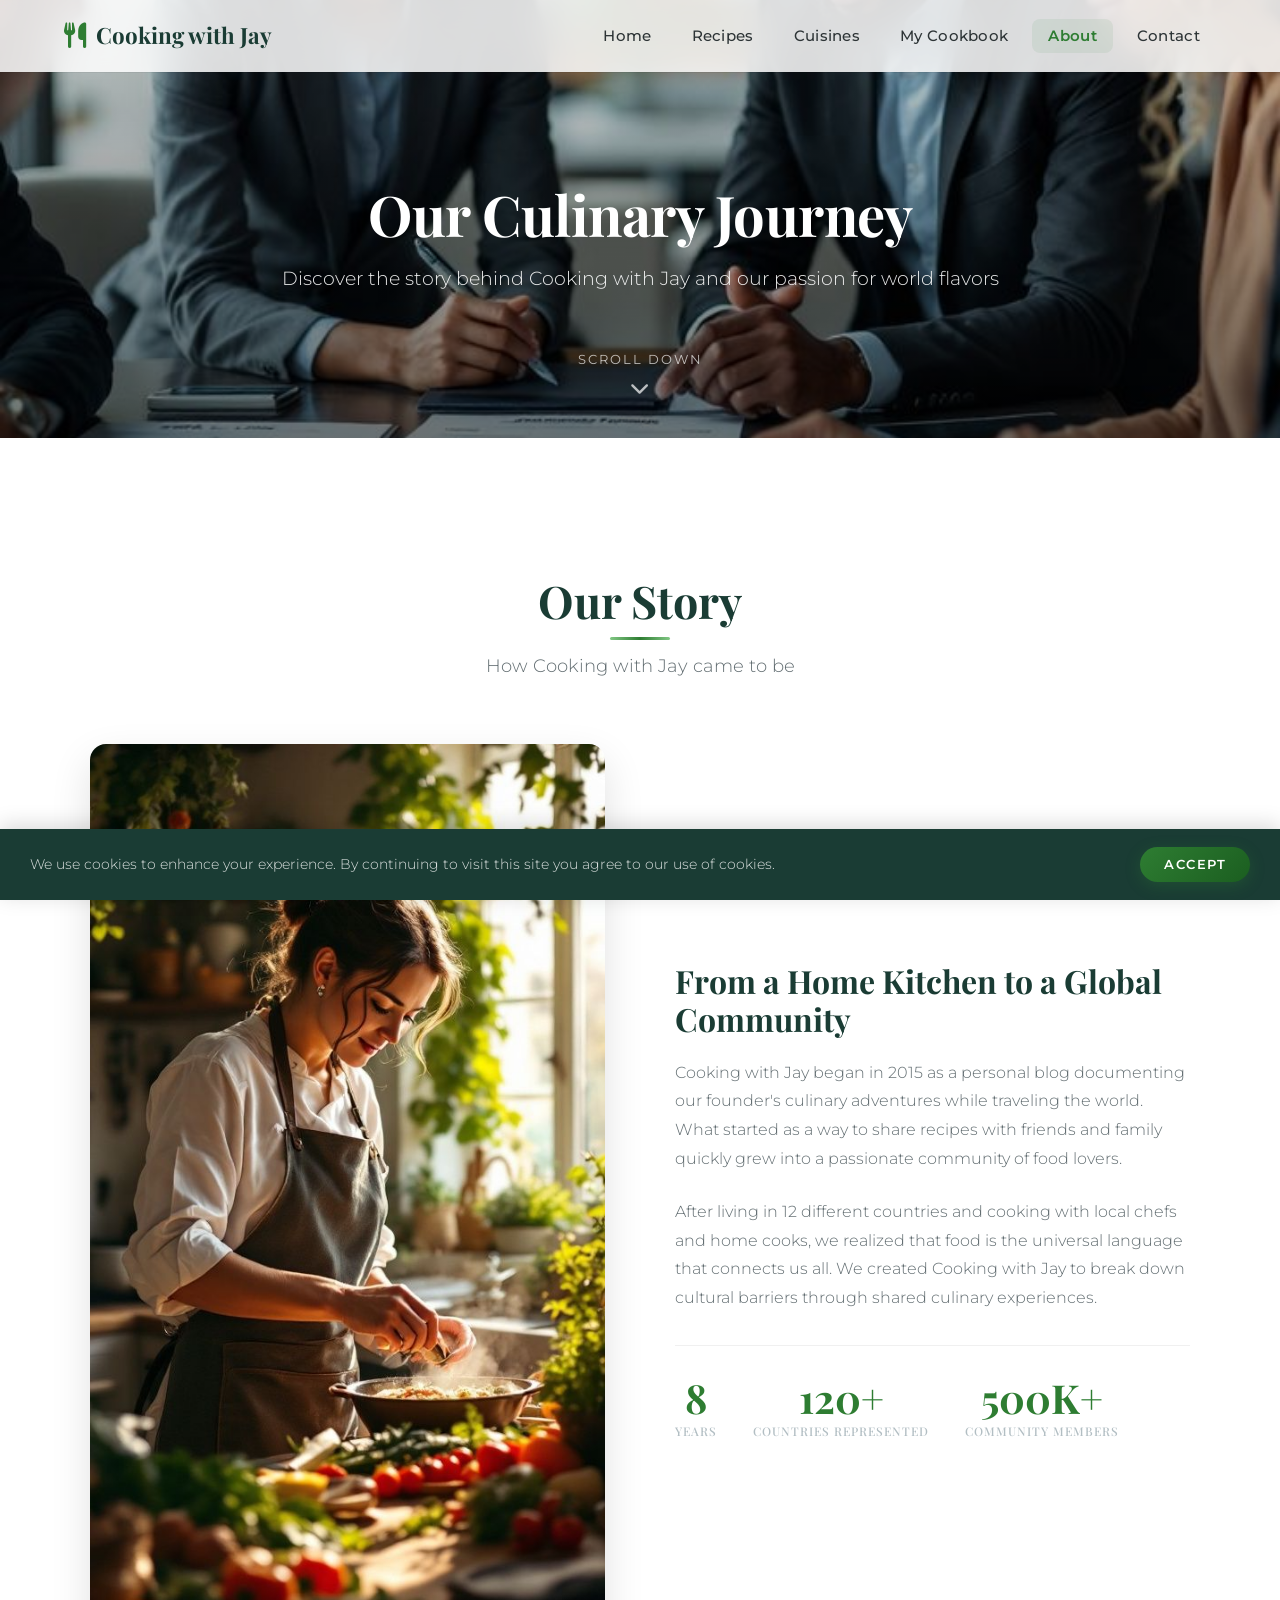
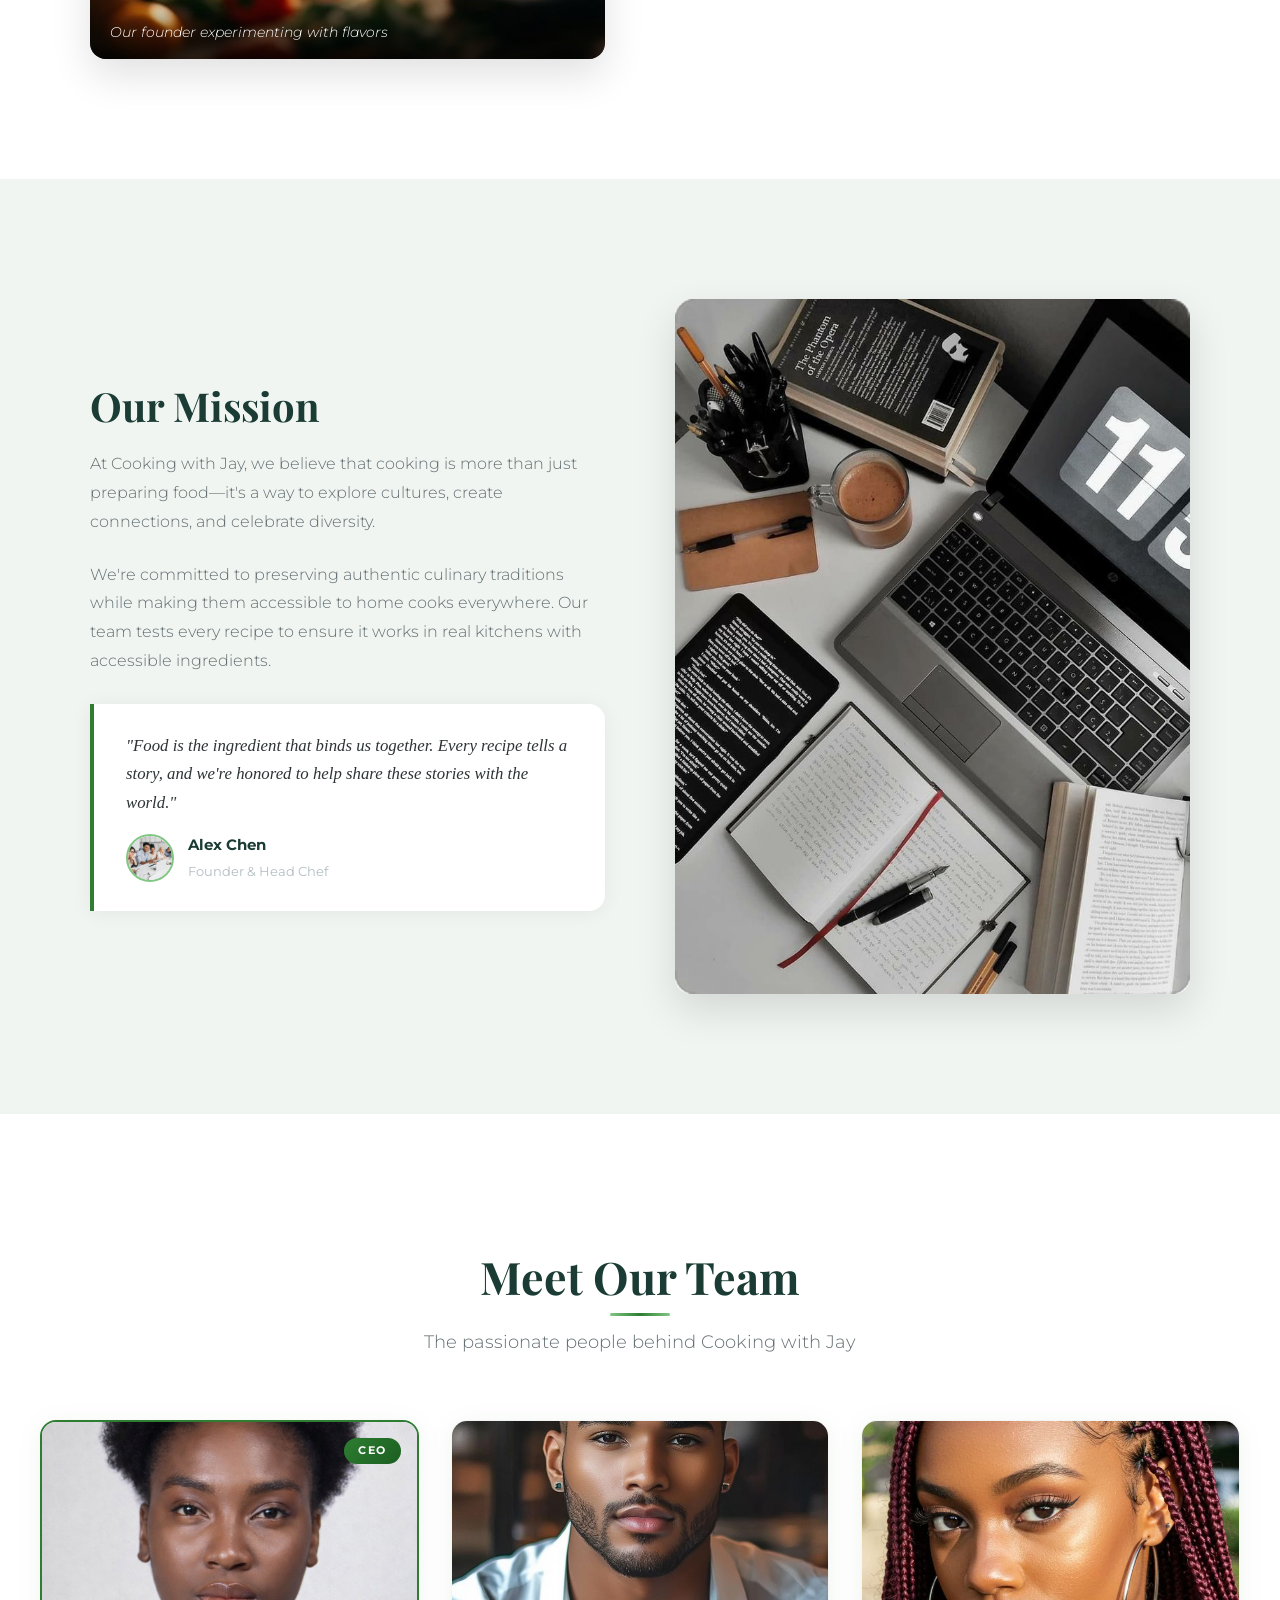
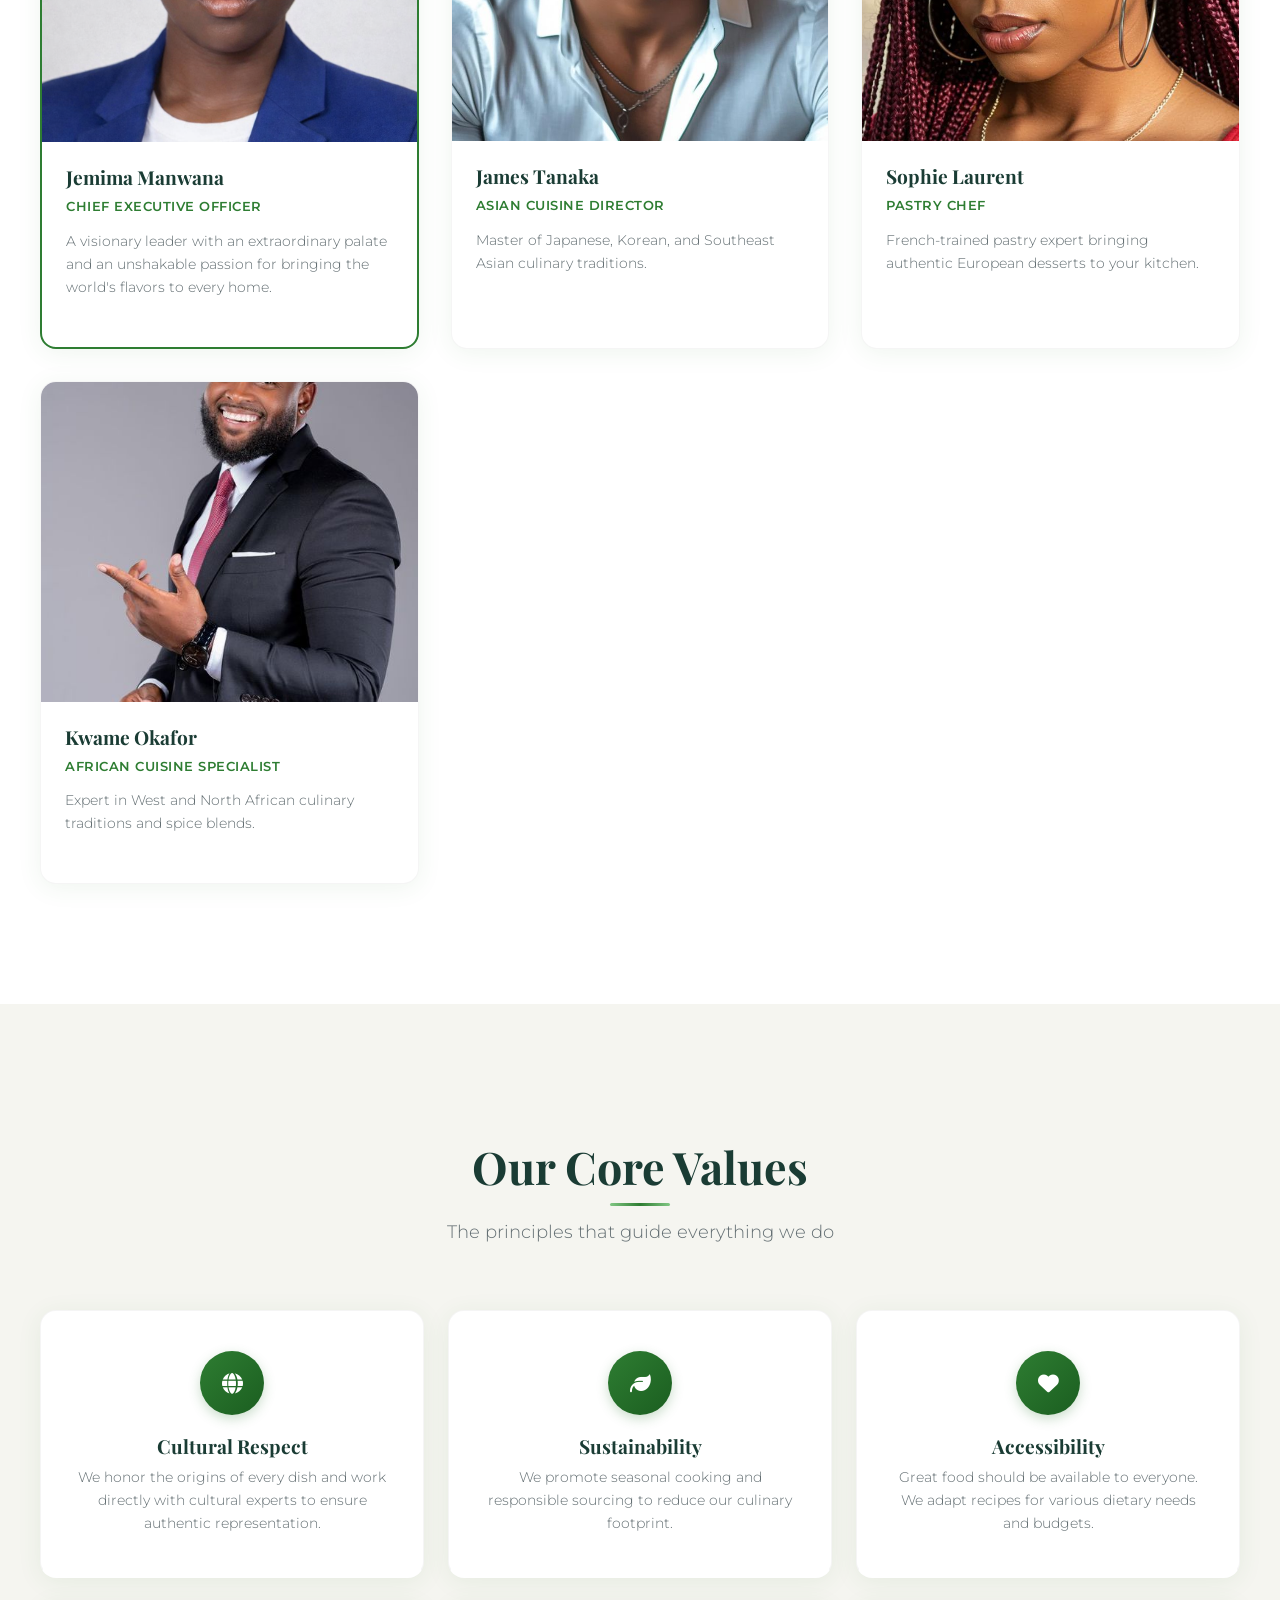
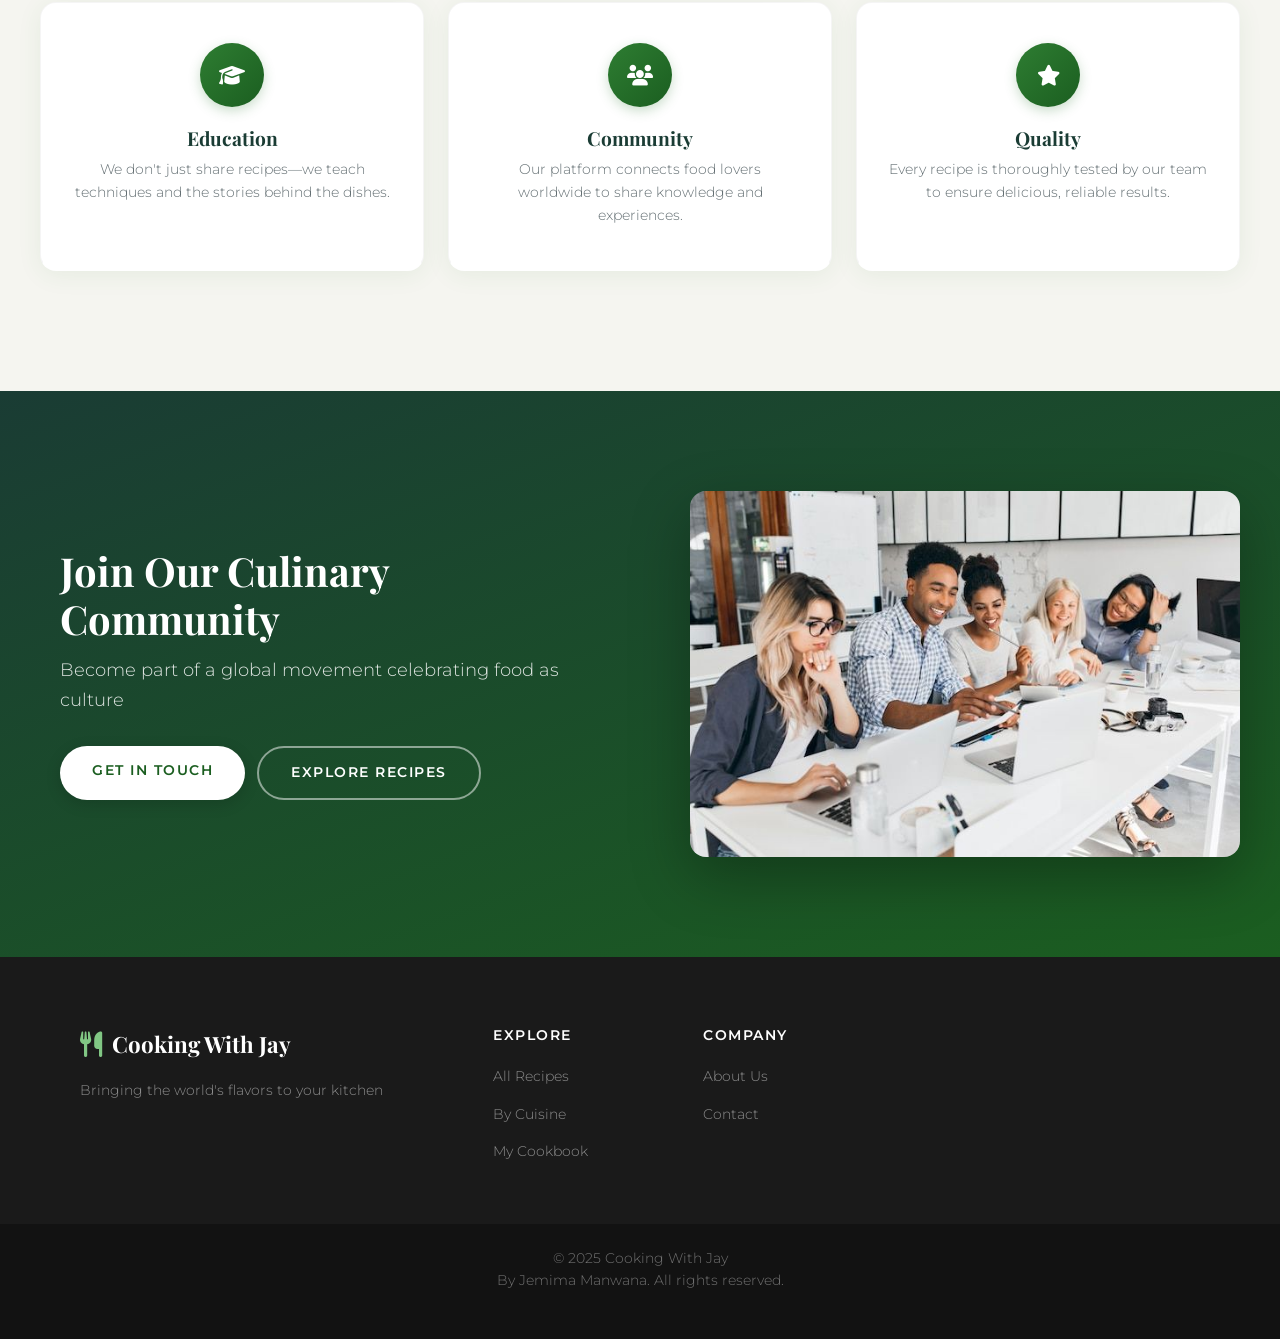
==== commit 1516ada3: "Add files via upload" ====
--- a/about.html
+++ b/about.html
@@ -3,12 +3,21 @@
 <head>
     <meta charset="UTF-8">
     <meta name="viewport" content="width=device-width, initial-scale=1.0">
-    <title>About Us | Global Gourmet</title>
+    <title>About Us | Cooking with Jay</title>
     <link rel="stylesheet" href="styles.css">
     <link rel="stylesheet" href="https://cdnjs.cloudflare.com/ajax/libs/font-awesome/6.4.0/css/all.min.css">
     <link href="https://fonts.googleapis.com/css2?family=Playfair+Display:wght@400;700&family=Montserrat:wght@300;400;600&display=swap" rel="stylesheet">
 </head>
 <body>
+    <!-- Preloader -->
+    <div class="preloader">
+        <div class="spinner">
+            <div class="spinner-circle"></div>
+            <div class="spinner-circle"></div>
+            <div class="spinner-circle"></div>
+        </div>
+    </div>
+
     <!-- Navigation (same as index.html) -->
     <nav class="navbar">
         <div class="navbar-container">
@@ -36,7 +45,7 @@
     <header class="about-hero">
         <div class="about-hero-content">
             <h1>Our Culinary Journey</h1>
-            <p>Discover the story behind Global Gourmet and our passion for world flavors</p>
+            <p>Discover the story behind Cooking with Jay and our passion for world flavors</p>
         </div>
         <div class="hero-scroll">
             <span>Scroll Down</span>
@@ -48,7 +57,7 @@
     <section class="our-story">
         <div class="section-header">
             <h2>Our Story</h2>
-            <p>How Global Gourmet came to be</p>
+            <p>How Cooking with Jay came to be</p>
         </div>
         <div class="story-container">
             <div class="story-image">
@@ -57,8 +66,8 @@
             </div>
             <div class="story-content">
                 <h3>From a Home Kitchen to a Global Community</h3>
-                <p>Global Gourmet began in 2015 as a personal blog documenting our founder's culinary adventures while traveling the world. What started as a way to share recipes with friends and family quickly grew into a passionate community of food lovers.</p>
-                <p>After living in 12 different countries and cooking with local chefs and home cooks, we realized that food is the universal language that connects us all. We created Global Gourmet to break down cultural barriers through shared culinary experiences.</p>
+                <p>Cooking with Jay began in 2015 as a personal blog documenting our founder's culinary adventures while traveling the world. What started as a way to share recipes with friends and family quickly grew into a passionate community of food lovers.</p>
+                <p>After living in 12 different countries and cooking with local chefs and home cooks, we realized that food is the universal language that connects us all. We created Cooking with Jay to break down cultural barriers through shared culinary experiences.</p>
                 <div class="story-stats">
                     <div class="stat-item">
                         <span class="stat-number">8</span>
@@ -82,7 +91,7 @@
         <div class="mission-container">
             <div class="mission-content">
                 <h2>Our Mission</h2>
-                <p>At Global Gourmet, we believe that cooking is more than just preparing food—it's a way to explore cultures, create connections, and celebrate diversity.</p>
+                <p>At Cooking with Jay, we believe that cooking is more than just preparing food—it's a way to explore cultures, create connections, and celebrate diversity.</p>
                 <p>We're committed to preserving authentic culinary traditions while making them accessible to home cooks everywhere. Our team tests every recipe to ensure it works in real kitchens with accessible ingredients.</p>
                 <div class="mission-quote">
                     <blockquote>
@@ -107,22 +116,22 @@
     <section class="team-section">
         <div class="section-header">
             <h2>Meet Our Team</h2>
-            <p>The passionate people behind Global Gourmet</p>
+            <p>The passionate people behind Cooking with Jay</p>
         </div>
         <div class="team-grid">
-            <div class="team-member">
-                <div class="member-image">
-                    <img src="manager.jpg" alt="Maria Rodriguez">
-                    <div class="social-links">
-                        <a href="#"><i class="fab fa-instagram"></i></a>
-                        <a href="#"><i class="fab fa-linkedin-in"></i></a>
-                        <a href="#"><i class="fas fa-envelope"></i></a>
-                    </div>
-                </div>
-                <div class="member-info">
-                    <h3>Maria Rodriguez</h3>
-                    <span class="member-role">Executive Chef</span>
-                    <p>Specializes in Latin American cuisines with 15 years of experience from Mexico to Argentina.</p>
+            <div class="team-member ceo-card">
+                <div class="member-image">
+                    <img src="ChatGPT Image Feb 27, 2026, 08_05_11 AM.png" alt="Jemima Manwana">
+                    <div class="social-links">
+                        <a href="#"><i class="fab fa-instagram"></i></a>
+                        <a href="#"><i class="fab fa-linkedin-in"></i></a>
+                        <a href="#"><i class="fas fa-envelope"></i></a>
+                    </div>
+                </div>
+                <div class="member-info">
+                    <h3>Jemima Manwana</h3>
+                    <span class="member-role">Chief Executive Officer</span>
+                    <p>A visionary leader with an extraordinary palate and an unshakable passion for bringing the world's flavors to every home.</p>
                 </div>
             </div>
             <div class="team-member">
@@ -241,10 +250,45 @@
         </div>
     </section>
 
-    <!-- Footer (same as index.html) -->
+    <!-- Footer -->
     <footer class="footer">
-        <!-- Footer content from index.html -->
+        <div class="footer-container">
+            <div class="footer-logo">
+                <a href="index.html">
+                    <i class="fas fa-utensils"></i>
+                    <span>Cooking With Jay</span>
+                </a>
+                <p>Bringing the world's flavors to your kitchen</p>
+            </div>
+            <div class="footer-links">
+                <div class="footer-column">
+                    <h4>Explore</h4>
+                    <ul>
+                        <li><a href="recipes.html">All Recipes</a></li>
+                        <li><a href="cuisines.html">By Cuisine</a></li>
+                        <li><a href="cookbook.html">My Cookbook</a></li>
+                    </ul>
+                </div>
+                <div class="footer-column">
+                    <h4>Company</h4>
+                    <ul>
+                        <li><a href="about.html">About Us</a></li>
+                        <li><a href="contact.html">Contact</a></li>
+                    </ul>
+                </div>
+            </div>
+        </div>
+        <div class="footer-bottom">
+            <div class="footer-copyright">
+                <p>&copy; 2025 Cooking With Jay<br>By Jemima Manwana. All rights reserved.</p>
+            </div>
+        </div>
     </footer>
+
+    <!-- Back to Top Button -->
+    <button class="back-to-top" aria-label="Back to top">
+        <i class="fas fa-chevron-up"></i>
+    </button>
 
     <script src="script.js"></script>
 </body>
--- a/styles.css
+++ b/styles.css
@@ -1,3 +1,8 @@
+/* ============================================
+   COOKING WITH JAY - GLOBAL STYLES
+   Used by: about, contact, recipes, cuisines, cookbook
+   ============================================ */
+
 /* Base Styles */
 :root {
     --primary-color: #2e7d32;
@@ -6,18 +11,21 @@
     --secondary-color: #ff9800;
     --secondary-dark: #f57c00;
     --secondary-light: #ffb74d;
-    --text-color: #333;
-    --text-light: #666;
-    --text-lighter: #999;
-    --bg-color: #f9f9f9;
+    --accent: #1a3c34;
+    --text-color: #2d3436;
+    --text-light: #636e72;
+    --text-lighter: #b2bec3;
+    --bg-color: #f5f5f0;
     --bg-dark: #e0e0e0;
+    --bg-warm: #f0f5f1;
     --white: #ffffff;
     --black: #000000;
-    --shadow: 0 4px 6px rgba(0, 0, 0, 0.1);
-    --shadow-hover: 0 8px 15px rgba(0, 0, 0, 0.1);
-    --transition: all 0.3s ease;
-    --border-radius: 8px;
-    --border-radius-sm: 4px;
+    --shadow: 0 2px 20px rgba(0, 0, 0, 0.06);
+    --shadow-hover: 0 16px 40px rgba(0, 0, 0, 0.12);
+    --shadow-card: 0 4px 24px rgba(46, 125, 50, 0.08);
+    --transition: all 0.4s cubic-bezier(0.25, 0.46, 0.45, 0.94);
+    --border-radius: 16px;
+    --border-radius-sm: 8px;
     --font-heading: 'Playfair Display', serif;
     --font-body: 'Montserrat', sans-serif;
 }
@@ -38,6 +46,7 @@
     background-color: var(--bg-color);
     line-height: 1.6;
     overflow-x: hidden;
+    -webkit-font-smoothing: antialiased;
 }
 
 h1, h2, h3, h4, h5, h6 {
@@ -47,9 +56,7 @@
     margin-bottom: 1rem;
 }
 
-p {
-    margin-bottom: 1.5rem;
-}
+p { margin-bottom: 1.5rem; }
 
 a {
     text-decoration: none;
@@ -63,9 +70,7 @@
     display: block;
 }
 
-ul {
-    list-style: none;
-}
+ul { list-style: none; }
 
 button {
     cursor: pointer;
@@ -82,27 +87,45 @@
     padding: 0 20px;
 }
 
+/* Buttons */
 .btn {
     display: inline-block;
-    padding: 12px 24px;
-    border-radius: var(--border-radius);
+    padding: 14px 32px;
+    border-radius: 50px;
     font-weight: 600;
     text-align: center;
     text-transform: uppercase;
-    letter-spacing: 1px;
-    transition: var(--transition);
-    font-size: 0.9rem;
+    letter-spacing: 1.5px;
+    transition: var(--transition);
+    font-size: 0.85rem;
+    position: relative;
+    overflow: hidden;
+}
+
+.btn::before {
+    content: '';
+    position: absolute;
+    top: 0;
+    left: -100%;
+    width: 100%;
+    height: 100%;
+    background: linear-gradient(90deg, transparent, rgba(255,255,255,0.2), transparent);
+    transition: left 0.5s;
+}
+
+.btn:hover::before {
+    left: 100%;
 }
 
 .btn-primary {
-    background-color: var(--primary-color);
-    color: var(--white);
+    background: linear-gradient(135deg, var(--primary-color), var(--primary-dark));
+    color: var(--white);
+    box-shadow: 0 4px 15px rgba(46, 125, 50, 0.3);
 }
 
 .btn-primary:hover {
-    background-color: var(--primary-dark);
-    box-shadow: var(--shadow-hover);
-    transform: translateY(-2px);
+    box-shadow: 0 8px 25px rgba(46, 125, 50, 0.4);
+    transform: translateY(-3px);
 }
 
 .btn-secondary {
@@ -112,49 +135,53 @@
 }
 
 .btn-secondary:hover {
-    background-color: var(--primary-color);
-    color: var(--white);
-    box-shadow: var(--shadow-hover);
-    transform: translateY(-2px);
-}
-
+    background: linear-gradient(135deg, var(--primary-color), var(--primary-dark));
+    color: var(--white);
+    box-shadow: 0 8px 25px rgba(46, 125, 50, 0.3);
+    transform: translateY(-3px);
+    border-color: transparent;
+}
+
+/* Section Header */
 .section-header {
     text-align: center;
-    margin-bottom: 3rem;
+    margin-bottom: 4rem;
+    padding-top: 1rem;
 }
 
 .section-header h2 {
-    font-size: 2.5rem;
-    color: var(--primary-dark);
+    font-size: 2.8rem;
+    color: var(--accent);
     position: relative;
     display: inline-block;
+    margin-bottom: 1.5rem;
 }
 
 .section-header h2::after {
     content: '';
     position: absolute;
-    bottom: -10px;
+    bottom: -12px;
     left: 50%;
     transform: translateX(-50%);
-    width: 80px;
+    width: 60px;
     height: 3px;
-    background-color: var(--primary-color);
+    background: linear-gradient(90deg, var(--primary-light), var(--primary-color), var(--primary-light));
+    border-radius: 3px;
 }
 
 .section-header p {
     color: var(--text-light);
     font-size: 1.1rem;
-    max-width: 700px;
+    max-width: 600px;
     margin: 0 auto;
+    font-weight: 300;
 }
 
 /* Preloader */
 .preloader {
     position: fixed;
-    top: 0;
-    left: 0;
-    width: 100%;
-    height: 100%;
+    top: 0; left: 0;
+    width: 100%; height: 100%;
     background-color: var(--white);
     display: flex;
     justify-content: center;
@@ -163,56 +190,43 @@
     transition: opacity 0.5s ease;
 }
 
-.preloader.fade-out {
-    opacity: 0;
-}
-
-.spinner {
-    display: flex;
-    gap: 10px;
-}
+.preloader.fade-out { opacity: 0; }
+
+.spinner { display: flex; gap: 10px; }
 
 .spinner-circle {
-    width: 20px;
-    height: 20px;
+    width: 14px; height: 14px;
     border-radius: 50%;
     background-color: var(--primary-color);
     animation: bounce 1.4s infinite ease-in-out;
 }
 
-.spinner-circle:nth-child(1) {
-    animation-delay: -0.32s;
-}
-
-.spinner-circle:nth-child(2) {
-    animation-delay: -0.16s;
-}
+.spinner-circle:nth-child(1) { animation-delay: -0.32s; }
+.spinner-circle:nth-child(2) { animation-delay: -0.16s; }
 
 @keyframes bounce {
-    0%, 80%, 100% { 
-        transform: scale(0);
-    } 40% { 
-        transform: scale(1);
-    }
+    0%, 80%, 100% { transform: scale(0); }
+    40% { transform: scale(1); }
 }
 
 /* Navigation */
 .navbar {
     position: fixed;
-    top: 0;
-    left: 0;
+    top: 0; left: 0;
     width: 100%;
-    padding: 20px 0;
-    background-color: var(--white);
-    box-shadow: 0 2px 10px rgba(0, 0, 0, 0.1);
+    padding: 18px 0;
+    background: rgba(255, 255, 255, 0.85);
+    backdrop-filter: blur(20px);
+    -webkit-backdrop-filter: blur(20px);
+    box-shadow: 0 1px 0 rgba(0, 0, 0, 0.05);
     z-index: 1000;
     transition: var(--transition);
 }
 
 .navbar.scrolled {
-    padding: 15px 0;
-    background-color: rgba(255, 255, 255, 0.95);
-    backdrop-filter: blur(10px);
+    padding: 12px 0;
+    background: rgba(255, 255, 255, 0.95);
+    box-shadow: 0 4px 30px rgba(0, 0, 0, 0.08);
 }
 
 .navbar-container {
@@ -221,162 +235,128 @@
     align-items: center;
     max-width: 1200px;
     margin: 0 auto;
-    padding: 0 20px;
+    padding: 0 24px;
 }
 
 .logo {
     display: flex;
     align-items: center;
-    font-size: 1.5rem;
+    font-size: 1.4rem;
     font-weight: 700;
-    color: var(--primary-dark);
+    color: var(--accent);
+    font-family: var(--font-heading);
 }
 
 .logo i {
     margin-right: 10px;
-    font-size: 1.8rem;
+    font-size: 1.6rem;
+    color: var(--primary-color);
 }
 
 .nav-menu {
     display: flex;
     align-items: center;
-    gap: 30px;
-}
-
-.nav-item {
+    gap: 8px;
+}
+
+.nav-link {
+    font-weight: 500;
+    font-size: 0.92rem;
+    color: var(--text-color);
+    padding: 8px 16px;
     position: relative;
-}
-
-.nav-link {
-    font-weight: 600;
-    font-size: 1rem;
-    color: var(--text-color);
-    padding: 5px 0;
-    position: relative;
-}
-
-.nav-link::after {
-    content: '';
-    position: absolute;
-    bottom: 0;
-    left: 0;
-    width: 0;
-    height: 2px;
-    background-color: var(--primary-color);
-    transition: var(--transition);
-}
-
-.nav-link:hover::after,
-.nav-link.active::after {
-    width: 100%;
+    border-radius: 8px;
+    letter-spacing: 0.3px;
+}
+
+.nav-link:hover {
+    color: var(--primary-color);
+    background: rgba(46, 125, 50, 0.06);
 }
 
 .nav-link.active {
     color: var(--primary-color);
-}
+    background: rgba(46, 125, 50, 0.08);
+    font-weight: 600;
+}
+
+.nav-link::after { display: none; }
 
 .search-container {
     display: flex;
     align-items: center;
-    background-color: var(--bg-color);
-    border-radius: var(--border-radius);
-    padding: 5px 10px;
-    transition: var(--transition);
+    background: rgba(0, 0, 0, 0.04);
+    border-radius: 50px;
+    padding: 4px 12px;
+    transition: var(--transition);
+    border: 1px solid transparent;
 }
 
 .search-container:focus-within {
-    box-shadow: 0 0 0 2px var(--primary-light);
+    background: var(--white);
+    border-color: var(--primary-light);
+    box-shadow: 0 0 0 3px rgba(46, 125, 50, 0.1);
 }
 
 .search-input {
     border: none;
     background: transparent;
     padding: 8px;
-    width: 180px;
+    width: 160px;
     font-family: var(--font-body);
     color: var(--text-color);
     outline: none;
+    font-size: 0.9rem;
 }
 
 .search-btn {
-    color: var(--text-light);
+    color: var(--text-lighter);
     padding: 5px;
 }
 
-.search-btn:hover {
-    color: var(--primary-color);
-}
+.search-btn:hover { color: var(--primary-color); }
 
 .menu-toggle {
     display: none;
     flex-direction: column;
     justify-content: space-between;
-    width: 30px;
-    height: 21px;
+    width: 28px; height: 20px;
     cursor: pointer;
     z-index: 1001;
 }
 
 .bar {
-    width: 100%;
-    height: 3px;
-    background-color: var(--primary-dark);
-    transition: var(--transition);
-}
-
-.menu-toggle.active .bar:nth-child(1) {
-    transform: translateY(9px) rotate(45deg);
-}
-
-.menu-toggle.active .bar:nth-child(2) {
-    opacity: 0;
-}
-
-.menu-toggle.active .bar:nth-child(3) {
-    transform: translateY(-9px) rotate(-45deg);
-}
-
-/* Hero Section */
-.hero {
-    height: 100vh;
-    min-height: 700px;
-    background: linear-gradient(rgba(0, 0, 0, 0.5), rgba(0, 0, 0, 0.5)), 
-                url('https://images.unsplash.com/photo-1490645935967-10de6ba17061?ixlib=rb-1.2.1&auto=format&fit=crop&w=1350&q=80') no-repeat center center/cover;
-    color: var(--white);
-    display: flex;
-    flex-direction: column;
-    justify-content: center;
-    align-items: center;
-    text-align: center;
-    padding: 0 20px;
-    margin-top: -80px;
-    position: relative;
-}
-
-.hero-content {
-    max-width: 800px;
-    z-index: 1;
-    animation: fadeInUp 1s ease;
-}
-
-.hero-title {
-    font-size: 4rem;
-    margin-bottom: 20px;
-    text-shadow: 2px 2px 4px rgba(0, 0, 0, 0.5);
-}
-
-.hero-subtitle {
-    font-size: 1.5rem;
-    margin-bottom: 40px;
-    text-shadow: 1px 1px 2px rgba(0, 0, 0, 0.5);
-}
-
-.hero-buttons {
-    display: flex;
-    gap: 20px;
-    justify-content: center;
-}
-
+    width: 100%; height: 2.5px;
+    background-color: var(--accent);
+    transition: var(--transition);
+    border-radius: 2px;
+}
+
+.menu-toggle.active .bar:nth-child(1) { transform: translateY(8.75px) rotate(45deg); }
+.menu-toggle.active .bar:nth-child(2) { opacity: 0; }
+.menu-toggle.active .bar:nth-child(3) { transform: translateY(-8.75px) rotate(-45deg); }
+
+/* Stat Items (shared) */
+.stat-item {
+    display: flex;
+    align-items: center;
+    gap: 10px;
+    font-size: 1.1rem;
+    font-weight: 600;
+}
+
+.stat-item i {
+    color: var(--primary-color);
+    font-size: 1.3rem;
+}
+
+.stat-item span {
+    font-size: 1.6rem;
+    color: var(--accent);
+    font-family: var(--font-heading);
+}
+
+/* Hero Scroll */
 .hero-scroll {
     position: absolute;
     bottom: 40px;
@@ -386,16 +366,2514 @@
     flex-direction: column;
     align-items: center;
     color: var(--white);
+    font-size: 0.8rem;
+    cursor: pointer;
+    opacity: 0.7;
+    letter-spacing: 2px;
+    text-transform: uppercase;
+}
+
+.hero-scroll i {
+    font-size: 1.2rem;
+    margin-top: 8px;
+}
+
+/* Shared card styles */
+.recipe-card, .recipe-card-cookbook {
+    background-color: var(--white);
+    border-radius: var(--border-radius);
+    overflow: hidden;
+    box-shadow: var(--shadow-card);
+    transition: var(--transition);
+    border: 1px solid rgba(0, 0, 0, 0.04);
+}
+
+.recipe-card:hover, .recipe-card-cookbook:hover {
+    transform: translateY(-8px);
+    box-shadow: var(--shadow-hover);
+}
+
+.recipe-image {
+    height: 220px;
+    background-size: cover;
+    background-position: center;
+    position: relative;
+}
+
+.recipe-tag {
+    position: absolute;
+    top: 16px; left: 16px;
+    background: linear-gradient(135deg, var(--primary-color), var(--primary-dark));
+    color: var(--white);
+    padding: 6px 16px;
+    border-radius: 50px;
+    font-size: 0.75rem;
+    font-weight: 600;
+    letter-spacing: 0.5px;
+    text-transform: uppercase;
+}
+
+.save-recipe {
+    position: absolute;
+    top: 16px; right: 16px;
+    width: 40px; height: 40px;
+    background: rgba(255, 255, 255, 0.95);
+    backdrop-filter: blur(8px);
+    border-radius: 50%;
+    display: flex;
+    justify-content: center;
+    align-items: center;
+    color: var(--text-light);
+    font-size: 1.1rem;
+    transition: var(--transition);
+    box-shadow: 0 2px 8px rgba(0, 0, 0, 0.1);
+}
+
+.save-recipe:hover, .save-recipe.saved { color: var(--primary-color); transform: scale(1.1); }
+.save-recipe.saved i { font-weight: 900; }
+
+.recipe-info { padding: 24px; }
+
+.recipe-info h3 {
+    font-size: 1.2rem;
+    margin-bottom: 12px;
+    color: var(--accent);
+}
+
+.recipe-meta {
+    display: flex;
+    gap: 16px;
+    margin-bottom: 16px;
+    font-size: 0.85rem;
+    color: var(--text-light);
+}
+
+.recipe-meta i {
+    margin-right: 5px;
+    color: var(--primary-color);
+}
+
+.recipe-rating {
+    margin-bottom: 20px;
+    color: var(--secondary-color);
+}
+
+.recipe-rating i { margin-right: 2px; }
+.recipe-rating span { color: var(--text-lighter); font-size: 0.85rem; margin-left: 8px; }
+
+.recipe-description {
+    color: var(--text-light);
+    font-size: 0.85rem;
+    line-height: 1.6;
+    font-weight: 300;
+    display: -webkit-box;
+    -webkit-line-clamp: 2;
+    -webkit-box-orient: vertical;
+    overflow: hidden;
+    margin-bottom: 16px;
+}
+
+.recipe-actions {
+    display: flex;
+    gap: 10px;
+}
+
+.btn-recipe {
+    flex: 1;
+    padding: 10px 16px;
+    border-radius: 50px;
+    font-size: 0.8rem;
+    font-weight: 600;
+    text-align: center;
+    letter-spacing: 0.3px;
+    cursor: pointer;
+    border: none;
+    transition: var(--transition);
+}
+
+.btn-view {
+    background: linear-gradient(135deg, var(--primary-color), var(--primary-dark));
+    color: var(--white);
+}
+
+.btn-view:hover {
+    box-shadow: 0 4px 14px rgba(46, 125, 50, 0.35);
+    transform: translateY(-2px);
+}
+
+.btn-quick-view {
+    background: transparent;
+    color: var(--primary-color);
+    border: 1.5px solid var(--primary-color);
+}
+
+.btn-quick-view:hover {
+    background: var(--primary-color);
+    color: var(--white);
+    transform: translateY(-2px);
+}
+
+/* Footer */
+.footer {
+    background-color: #1a1a1a;
+    color: var(--white);
+    padding: 70px 0 0;
+}
+
+.footer-container {
+    display: flex;
+    flex-wrap: wrap;
+    gap: 60px;
+    max-width: 1200px;
+    margin: 0 auto;
+    padding: 0 40px;
+}
+
+.footer-logo {
+    flex: 1;
+    min-width: 250px;
+}
+
+.footer-logo a {
+    display: flex;
+    align-items: center;
+    font-size: 1.4rem;
+    font-weight: 700;
+    margin-bottom: 16px;
+    color: var(--white);
+    font-family: var(--font-heading);
+}
+
+.footer-logo i {
+    margin-right: 10px;
+    font-size: 1.6rem;
+    color: var(--primary-light);
+}
+
+.footer-logo p {
+    opacity: 0.5;
     font-size: 0.9rem;
+    font-weight: 300;
+}
+
+.footer-links {
+    flex: 2;
+    display: flex;
+    flex-wrap: wrap;
+    gap: 60px;
+}
+
+.footer-column { min-width: 150px; }
+
+.footer-column h4 {
+    font-size: 0.85rem;
+    margin-bottom: 20px;
+    color: var(--white);
+    text-transform: uppercase;
+    letter-spacing: 1.5px;
+    font-family: var(--font-body);
+    font-weight: 600;
+}
+
+.footer-column ul {
+    display: flex;
+    flex-direction: column;
+    gap: 12px;
+}
+
+.footer-column a {
+    color: rgba(255, 255, 255, 0.5);
+    font-size: 0.9rem;
+    font-weight: 300;
+}
+
+.footer-column a:hover {
+    color: var(--primary-light);
+    padding-left: 4px;
+}
+
+.footer-bottom {
+    width: 100%;
+    padding: 24px 40px;
+    background: rgba(0, 0, 0, 0.3);
+    margin-top: 60px;
+    text-align: center;
+}
+
+.footer-copyright {
+    color: rgba(255, 255, 255, 0.4);
+    font-size: 0.85rem;
+    font-weight: 300;
+}
+
+/* Back to Top */
+.back-to-top {
+    position: fixed;
+    bottom: 30px; right: 30px;
+    width: 48px; height: 48px;
+    border-radius: 50%;
+    background: linear-gradient(135deg, var(--primary-color), var(--primary-dark));
+    color: var(--white);
+    display: flex;
+    justify-content: center;
+    align-items: center;
+    font-size: 1rem;
+    box-shadow: 0 4px 15px rgba(46, 125, 50, 0.3);
+    opacity: 0;
+    visibility: hidden;
+    transition: var(--transition);
+    z-index: 999;
+}
+
+.back-to-top.visible { opacity: 1; visibility: visible; }
+.back-to-top:hover { transform: translateY(-4px); box-shadow: 0 8px 25px rgba(46, 125, 50, 0.4); }
+
+/* Toast */
+.toast {
+    position: fixed;
+    bottom: 30px;
+    left: 50%;
+    transform: translateX(-50%) translateY(20px);
+    background: linear-gradient(135deg, var(--accent), var(--primary-dark));
+    color: var(--white);
+    padding: 16px 28px;
+    border-radius: 50px;
+    box-shadow: 0 8px 30px rgba(0, 0, 0, 0.2);
+    display: flex;
+    align-items: center;
+    gap: 10px;
+    opacity: 0;
+    visibility: hidden;
+    transition: var(--transition);
+    z-index: 999;
+}
+
+.toast.show { opacity: 1; visibility: visible; transform: translateX(-50%) translateY(0); }
+.toast i { font-size: 1.1rem; color: var(--primary-light); }
+
+/* Filters (shared) */
+.filter-group {
+    display: flex;
+    flex-direction: column;
+    gap: 6px;
+}
+
+.filter-group label {
+    font-size: 0.8rem;
+    font-weight: 600;
+    color: var(--text-light);
+    text-transform: uppercase;
+    letter-spacing: 0.5px;
+}
+
+.filter-select {
+    padding: 10px 16px;
+    border-radius: 50px;
+    border: 1px solid var(--bg-dark);
+    font-family: var(--font-body);
+    background-color: var(--white);
+    min-width: 180px;
+    transition: var(--transition);
+    font-size: 0.9rem;
+    color: var(--text-color);
+}
+
+.filter-select:focus {
+    outline: none;
+    border-color: var(--primary-color);
+    box-shadow: 0 0 0 3px rgba(46, 125, 50, 0.1);
+}
+
+/* Form Elements */
+.form-group { margin-bottom: 20px; }
+
+.form-group label {
+    display: block;
+    margin-bottom: 8px;
+    font-weight: 600;
+    font-size: 0.9rem;
+    color: var(--text-color);
+}
+
+.form-group input,
+.form-group textarea,
+.form-group select {
+    width: 100%;
+    padding: 14px 18px;
+    border-radius: var(--border-radius-sm);
+    border: 1px solid var(--bg-dark);
+    font-family: var(--font-body);
+    transition: var(--transition);
+    font-size: 0.95rem;
+    background: var(--white);
+}
+
+.form-group input:focus,
+.form-group textarea:focus,
+.form-group select:focus {
+    outline: none;
+    border-color: var(--primary-color);
+    box-shadow: 0 0 0 3px rgba(46, 125, 50, 0.1);
+}
+
+/* Modal */
+.modal {
+    position: fixed;
+    top: 0; left: 0;
+    width: 100%; height: 100%;
+    background: rgba(0, 0, 0, 0.6);
+    backdrop-filter: blur(4px);
+    display: flex;
+    justify-content: center;
+    align-items: center;
+    z-index: 10000;
+    opacity: 0;
+    visibility: hidden;
+    transition: var(--transition);
+}
+
+.modal.active { opacity: 1; visibility: visible; }
+
+.modal-content {
+    background: var(--white);
+    border-radius: var(--border-radius);
+    width: 90%;
+    max-width: 600px;
+    max-height: 90vh;
+    overflow-y: auto;
+    padding: 36px;
+    position: relative;
+    box-shadow: 0 24px 60px rgba(0, 0, 0, 0.25);
+    transform: translateY(-20px) scale(0.98);
+    transition: var(--transition);
+}
+
+.modal.active .modal-content { transform: translateY(0) scale(1); }
+
+.modal-close {
+    position: absolute;
+    top: 16px; right: 16px;
+    width: 36px; height: 36px;
+    border-radius: 50%;
+    background: var(--bg-color);
+    display: flex;
+    justify-content: center;
+    align-items: center;
+    font-size: 1.3rem;
+    color: var(--text-light);
+    transition: var(--transition);
+}
+
+.modal-close:hover { background: var(--bg-dark); color: var(--text-color); }
+
+/* ================================================
+   COOKBOOK PAGE
+   ================================================ */
+
+/* Cookbook Hero */
+.cookbook-hero {
+    background: url('pancakes.jpg') no-repeat center center/cover;
+    position: relative;
+    padding: 180px 20px 100px;
+    text-align: center;
+    color: var(--white);
+}
+
+.cookbook-hero-overlay {
+    position: absolute;
+    inset: 0;
+    background: linear-gradient(to bottom, rgba(0,0,0,0.25) 0%, rgba(0,0,0,0.6) 100%);
+}
+
+.cookbook-hero-content {
+    position: relative;
+    z-index: 2;
+    max-width: 700px;
+    margin: 0 auto;
+}
+
+.cookbook-hero h1 {
+    font-family: var(--font-heading);
+    font-size: 3.5rem;
+    margin-bottom: 12px;
+    text-shadow: 0 2px 12px rgba(0,0,0,0.3);
+}
+
+.cookbook-hero p {
+    font-size: 1.15rem;
+    font-weight: 300;
+    opacity: 0.9;
+    margin-bottom: 40px;
+}
+
+.cookbook-hero-stats {
+    display: flex;
+    justify-content: center;
+    align-items: center;
+    gap: 32px;
+    margin-bottom: 36px;
+}
+
+.hero-stat { text-align: center; }
+
+.hero-stat-number {
+    display: block;
+    font-size: 2.4rem;
+    font-weight: 700;
+    line-height: 1;
+    margin-bottom: 6px;
+}
+
+.hero-stat-label {
+    font-size: 0.8rem;
+    text-transform: uppercase;
+    letter-spacing: 1px;
+    opacity: 0.75;
+    font-weight: 400;
+}
+
+.hero-stat-divider {
+    width: 1px;
+    height: 40px;
+    background: rgba(255,255,255,0.3);
+}
+
+.cookbook-hero-btn {
+    display: inline-flex;
+    align-items: center;
+    gap: 8px;
+}
+
+/* Cookbook Filters */
+.cookbook-filters {
+    padding: 24px 40px;
+    background: var(--white);
+    display: flex;
+    flex-wrap: wrap;
+    gap: 16px;
+    align-items: flex-end;
+    justify-content: center;
+    box-shadow: 0 4px 20px rgba(0,0,0,0.04);
+    position: sticky;
+    top: 70px;
+    z-index: 100;
+}
+
+#clear-filters { margin-left: auto; }
+
+/* Cookbook Section Header */
+.cookbook-section-header {
+    display: flex;
+    justify-content: space-between;
+    align-items: center;
+    margin-bottom: 28px;
+}
+
+.cookbook-section-header h2 {
+    font-family: var(--font-heading);
+    font-size: 1.6rem;
+    color: var(--accent);
+    display: flex;
+    align-items: center;
+    gap: 10px;
+}
+
+.cookbook-section-header h2 i {
+    color: var(--primary-color);
+    font-size: 1.2rem;
+}
+
+.recipe-result-count {
+    font-size: 0.85rem;
+    color: var(--text-light);
+    font-weight: 400;
+}
+
+/* Cookbook Recipes */
+.cookbook-recipes {
+    padding: 60px 40px;
+    background: var(--bg-color);
+    max-width: 1200px;
+    margin: 0 auto;
+}
+
+.recipe-grid {
+    display: grid;
+    grid-template-columns: repeat(auto-fill, minmax(280px, 1fr));
+    gap: 24px;
+}
+
+/* Cookbook Recipe Cards */
+.recipe-card-cookbook {
+    background: var(--white);
+    border-radius: var(--border-radius);
+    overflow: hidden;
+    box-shadow: var(--shadow-card);
+    transition: var(--transition);
+    border: 1px solid rgba(0,0,0,0.04);
+    animation: fadeInUp 0.5s ease forwards;
+    opacity: 0;
+}
+
+.recipe-card-cookbook:hover {
+    transform: translateY(-6px);
+    box-shadow: var(--shadow-hover);
+}
+
+.recipe-card-cookbook .recipe-image {
+    height: 200px;
+    background-size: cover;
+    background-position: center;
+    position: relative;
+}
+
+.recipe-card-cookbook .recipe-tag {
+    position: absolute;
+    top: 14px;
+    left: 14px;
+    background: linear-gradient(135deg, var(--primary-color), var(--primary-dark));
+    color: var(--white);
+    padding: 4px 14px;
+    border-radius: 50px;
+    font-size: 0.7rem;
+    font-weight: 600;
+    text-transform: uppercase;
+    letter-spacing: 0.5px;
+}
+
+.recipe-difficulty-badge {
+    position: absolute;
+    top: 14px;
+    right: 14px;
+    color: var(--white);
+    padding: 4px 12px;
+    border-radius: 50px;
+    font-size: 0.65rem;
+    font-weight: 700;
+    text-transform: uppercase;
+    letter-spacing: 0.5px;
+}
+
+.recipe-card-cookbook .recipe-info {
+    padding: 20px;
+}
+
+.recipe-card-cookbook .recipe-info h3 {
+    font-family: var(--font-heading);
+    font-size: 1.15rem;
+    margin-bottom: 10px;
+    color: var(--accent);
+    line-height: 1.3;
+}
+
+.recipe-card-cookbook .recipe-meta {
+    display: flex;
+    justify-content: space-between;
+    align-items: center;
+    margin-bottom: 16px;
+    font-size: 0.85rem;
+    color: var(--text-light);
+}
+
+.recipe-card-cookbook .recipe-meta i {
+    margin-right: 4px;
+    color: var(--primary-color);
+}
+
+.recipe-rating-small {
+    color: var(--secondary-color) !important;
+}
+
+.recipe-rating-small i { color: var(--secondary-color) !important; }
+.recipe-rating-small .review-count { color: var(--text-lighter); font-size: 0.8rem; }
+
+.recipe-card-cookbook .recipe-actions {
+    display: flex;
+    gap: 8px;
+}
+
+.recipe-card-cookbook .recipe-btn {
+    padding: 9px 16px;
+    border-radius: 50px;
+    font-size: 0.8rem;
+    font-weight: 600;
     cursor: pointer;
-    animation: bounce 2s infinite;
-}
-
-.hero-scroll i {
+    border: none;
+    transition: var(--transition);
+    display: flex;
+    align-items: center;
+    justify-content: center;
+    gap: 6px;
+}
+
+.recipe-card-cookbook .view-btn {
+    flex: 1;
+    background: linear-gradient(135deg, var(--primary-color), var(--primary-dark));
+    color: var(--white);
+}
+
+.recipe-card-cookbook .view-btn:hover {
+    box-shadow: 0 4px 14px rgba(46, 125, 50, 0.35);
+    transform: translateY(-1px);
+}
+
+.recipe-card-cookbook .remove-btn {
+    width: 38px;
+    height: 38px;
+    padding: 0;
+    background: transparent;
+    color: var(--text-lighter);
+    border: 1.5px solid rgba(0,0,0,0.1);
+    flex: none;
+}
+
+.recipe-card-cookbook .remove-btn:hover {
+    background: #fef2f2;
+    color: #e53935;
+    border-color: #e53935;
+}
+
+/* Empty Cookbook */
+.empty-cookbook {
+    display: none;
+    text-align: center;
+    padding: 100px 20px;
+    background: var(--white);
+    border-radius: var(--border-radius);
+    border: 2px dashed rgba(46, 125, 50, 0.2);
+}
+
+.empty-icon {
+    width: 80px;
+    height: 80px;
+    background: var(--bg-warm);
+    border-radius: 50%;
+    display: flex;
+    align-items: center;
+    justify-content: center;
+    margin: 0 auto 24px;
+}
+
+.empty-icon i {
+    font-size: 2rem;
+    color: var(--primary-color);
+}
+
+.empty-cookbook h3 {
+    font-family: var(--font-heading);
+    font-size: 1.8rem;
+    color: var(--accent);
+    margin-bottom: 12px;
+}
+
+.empty-cookbook p {
+    color: var(--text-light);
+    max-width: 400px;
+    margin: 0 auto 28px;
+    font-weight: 300;
+}
+
+/* Cookbook Categories / Collections */
+.cookbook-categories {
+    padding: 80px 40px;
+    background: var(--white);
+}
+
+.categories-grid {
+    display: grid;
+    grid-template-columns: repeat(auto-fill, minmax(240px, 1fr));
+    gap: 20px;
+    max-width: 1200px;
+    margin: 0 auto;
+}
+
+.category-card {
+    height: 220px;
+    border-radius: var(--border-radius);
+    overflow: hidden;
+    position: relative;
+    display: flex;
+    flex-direction: column;
+    justify-content: flex-end;
+    color: var(--white);
+    box-shadow: var(--shadow-card);
+    transition: var(--transition);
+    background-size: cover;
+    background-position: center;
+    cursor: pointer;
+}
+
+.category-card:hover {
+    transform: translateY(-6px);
+    box-shadow: var(--shadow-hover);
+}
+
+.category-overlay {
+    position: absolute;
+    inset: 0;
+    background: linear-gradient(to top, rgba(0,0,0,0.7) 0%, rgba(0,0,0,0.1) 50%, transparent 100%);
+    transition: var(--transition);
+}
+
+.category-card:hover .category-overlay {
+    background: linear-gradient(to top, rgba(0,0,0,0.6) 0%, transparent 50%);
+}
+
+.category-card-content {
+    position: relative;
+    z-index: 2;
+    padding: 24px;
+}
+
+.category-icon {
+    display: inline-flex;
+    align-items: center;
+    justify-content: center;
+    width: 36px;
+    height: 36px;
+    background: rgba(255,255,255,0.2);
+    backdrop-filter: blur(8px);
+    border-radius: 10px;
+    margin-bottom: 10px;
+    font-size: 0.9rem;
+    border: 1px solid rgba(255,255,255,0.2);
+}
+
+.category-card h3 {
+    font-family: var(--font-heading);
+    font-size: 1.4rem;
+    margin-bottom: 4px;
+    text-shadow: 0 2px 6px rgba(0,0,0,0.3);
+}
+
+.category-count {
+    font-size: 0.8rem;
+    opacity: 0.8;
+    font-weight: 300;
+}
+
+.category-edit {
+    position: absolute;
+    top: 14px;
+    right: 14px;
+    width: 36px;
+    height: 36px;
+    background: rgba(255,255,255,0.9);
+    backdrop-filter: blur(4px);
+    border-radius: 50%;
+    display: flex;
+    justify-content: center;
+    align-items: center;
+    color: var(--text-light);
+    font-size: 0.85rem;
+    z-index: 3;
+    border: none;
+    cursor: pointer;
+    transition: var(--transition);
+    opacity: 0;
+    transform: translateY(-4px);
+}
+
+.category-card:hover .category-edit {
+    opacity: 1;
+    transform: translateY(0);
+}
+
+.category-edit:hover {
+    color: var(--primary-color);
+    background: var(--white);
+}
+
+.add-category {
+    background: var(--bg-warm) !important;
+    border: 2px dashed var(--primary-light);
+    justify-content: center;
+    align-items: center;
+    cursor: pointer;
+}
+
+.add-category:hover {
+    border-color: var(--primary-color);
+    background: var(--white) !important;
+}
+
+.add-category-inner {
+    text-align: center;
+    color: var(--primary-color);
+}
+
+.add-icon {
+    display: inline-flex;
+    align-items: center;
+    justify-content: center;
+    width: 48px;
+    height: 48px;
+    background: var(--white);
+    border-radius: 50%;
+    font-size: 1.2rem;
+    margin-bottom: 12px;
+    box-shadow: var(--shadow);
+    transition: var(--transition);
+}
+
+.add-category:hover .add-icon {
+    background: var(--primary-color);
+    color: var(--white);
+    transform: rotate(90deg);
+}
+
+.add-category-inner h3 {
+    color: var(--accent);
+    font-size: 1.1rem;
+    margin-bottom: 4px;
+}
+
+.add-category-inner p {
+    color: var(--text-light);
+    font-size: 0.8rem;
+    font-weight: 300;
+}
+
+/* Recently Viewed Section */
+.recently-viewed {
+    padding: 80px 40px;
+    background: var(--bg-color);
+}
+
+.recently-viewed-grid {
+    display: grid;
+    grid-template-columns: repeat(auto-fill, minmax(260px, 1fr));
+    gap: 20px;
+    max-width: 1200px;
+    margin: 0 auto;
+}
+
+.recently-viewed-card {
+    display: flex;
+    align-items: center;
+    gap: 16px;
+    background: var(--white);
+    border-radius: var(--border-radius);
+    overflow: hidden;
+    box-shadow: var(--shadow);
+    transition: var(--transition);
+    cursor: pointer;
+    border: 1px solid rgba(0,0,0,0.04);
+}
+
+.recently-viewed-card:hover {
+    transform: translateY(-4px);
+    box-shadow: var(--shadow-card);
+}
+
+.rv-image {
+    width: 90px;
+    height: 90px;
+    background-size: cover;
+    background-position: center;
+    flex-shrink: 0;
+}
+
+.rv-info {
+    padding: 12px 16px 12px 0;
+}
+
+.rv-info h4 {
+    font-size: 0.95rem;
+    color: var(--accent);
+    margin-bottom: 6px;
+    line-height: 1.3;
+}
+
+.rv-info span {
+    font-size: 0.8rem;
+    color: var(--text-light);
+}
+
+.rv-info i {
+    color: var(--primary-color);
+    margin-right: 4px;
+    font-size: 0.75rem;
+}
+
+/* Image Options (modal) */
+.image-options {
+    display: grid;
+    grid-template-columns: repeat(3, 1fr);
+    gap: 12px;
+    margin-top: 8px;
+}
+
+.image-option {
+    border: 2px solid transparent;
+    border-radius: var(--border-radius-sm);
+    overflow: hidden;
+    cursor: pointer;
+    text-align: center;
+    transition: var(--transition);
+    padding: 4px;
+}
+
+.image-option.selected {
+    border-color: var(--primary-color);
+    background: var(--bg-warm);
+}
+
+.image-option img {
+    width: 100%;
+    height: 70px;
+    object-fit: cover;
+    border-radius: 6px;
+}
+
+.image-option span {
+    display: block;
+    font-size: 0.75rem;
+    color: var(--text-light);
+    margin-top: 4px;
+    font-weight: 500;
+}
+
+.add-category i { font-size: 2rem; margin-bottom: 12px; }
+.add-category h3 { color: var(--primary-color); }
+.add-category:hover { border-color: var(--primary-color); background: rgba(46, 125, 50, 0.03); }
+
+/* Image Options */
+.image-options { display: flex; gap: 15px; margin-top: 10px; }
+
+.image-option { cursor: pointer; text-align: center; opacity: 0.6; transition: var(--transition); }
+.image-option.selected { opacity: 1; }
+.image-option.selected::after {
+    content: '';
+    display: block;
+    width: 100%;
+    height: 3px;
+    background: var(--primary-color);
+    border-radius: 3px;
+    margin-top: 5px;
+}
+.image-option img { width: 100%; border-radius: var(--border-radius-sm); margin-bottom: 5px; }
+.image-option span { font-size: 0.85rem; }
+
+/* Recipe Modal (cookbook) */
+.recipe-modal-content {
+    max-width: 900px;
+    display: grid;
+    grid-template-columns: 1fr 1fr;
+    gap: 0;
+    padding: 0;
+    overflow: hidden;
+}
+
+.modal-recipe-image { height: 100%; min-height: 500px; background-size: cover; background-position: center; }
+.modal-recipe-details { padding: 36px; }
+.modal-recipe-title { font-size: 1.8rem; margin-bottom: 12px; color: var(--accent); }
+.modal-recipe-meta { display: flex; gap: 20px; margin-bottom: 20px; font-size: 0.9rem; color: var(--text-light); }
+.modal-recipe-meta i { color: var(--primary-color); margin-right: 5px; }
+.modal-recipe-rating { margin-bottom: 28px; color: var(--secondary-color); }
+.modal-recipe-rating i { margin-right: 2px; }
+.modal-recipe-rating span { color: var(--text-lighter); font-size: 0.85rem; margin-left: 8px; }
+
+.modal-tabs { display: flex; border-bottom: 1px solid var(--bg-dark); margin-bottom: 20px; }
+
+.tab-btn {
+    padding: 12px 20px;
+    font-weight: 600;
+    font-size: 0.9rem;
+    color: var(--text-light);
+    position: relative;
+    cursor: pointer;
+    background: none;
+    border: none;
+}
+
+.tab-btn::after {
+    content: '';
+    position: absolute;
+    bottom: -1px; left: 0;
+    width: 0; height: 2px;
+    background: var(--primary-color);
+    transition: var(--transition);
+}
+
+.tab-btn.active { color: var(--accent); }
+.tab-btn.active::after { width: 100%; }
+
+.tab-content { display: none; margin-bottom: 24px; }
+.tab-content.active { display: block; }
+
+#modal-recipe-ingredients li {
+    padding: 10px 0;
+    border-bottom: 1px dashed rgba(0,0,0,0.06);
+    display: flex;
+    justify-content: space-between;
+    font-size: 0.95rem;
+}
+
+#modal-recipe-instructions { padding-left: 20px; }
+#modal-recipe-instructions li { padding: 8px 0; color: var(--text-light); }
+
+.tab-content textarea {
+    width: 100%;
+    min-height: 150px;
+    padding: 16px;
+    border-radius: var(--border-radius-sm);
+    border: 1px solid var(--bg-dark);
+    margin-bottom: 12px;
+    font-family: var(--font-body);
+    resize: vertical;
+}
+
+.modal-recipe-actions { display: flex; gap: 10px; margin-top: 24px; }
+.modal-recipe-actions .btn { flex: 1; padding: 12px; font-size: 0.85rem; }
+
+.btn-danger {
+    background: #e53935;
+    color: var(--white);
+    border-radius: 50px;
+}
+
+.btn-danger:hover { background: #c62828; box-shadow: 0 4px 12px rgba(229, 57, 53, 0.3); }
+
+/* ================================================
+   RECIPE PAGE
+   ================================================ */
+
+.recipe-hero {
+    background-size: cover;
+    background-position: center;
+    background-repeat: no-repeat;
+    color: var(--white);
+    padding: 150px 20px 100px;
+    text-align: center;
+    position: relative;
+}
+
+.recipe-hero-content { max-width: 800px; margin: 0 auto; }
+
+.recipe-hero h1 {
+    font-size: 3.5rem;
+    margin-bottom: 16px;
+}
+
+.recipe-hero p {
+    font-size: 1.2rem;
+    margin-bottom: 40px;
+    font-weight: 300;
+    opacity: 0.9;
+}
+
+.recipe-hero-stats {
+    display: flex;
+    justify-content: center;
+    gap: 40px;
+    margin-top: 40px;
+}
+
+.recipe-hero-stats .stat-item {
+    font-size: 1.1rem;
+    color: var(--white);
+}
+
+.recipe-hero-stats .stat-item i { font-size: 1.5rem; color: var(--primary-light); }
+.recipe-hero-stats .stat-item span { font-size: 1.8rem; font-weight: 700; color: var(--white); }
+
+.recipe-filters {
+    background: var(--white);
+    padding: 28px 40px;
+    box-shadow: 0 4px 20px rgba(0,0,0,0.04);
+    display: flex;
+    flex-wrap: wrap;
+    gap: 16px;
+    align-items: flex-end;
+    justify-content: center;
+    position: sticky;
+    top: 70px;
+    z-index: 100;
+}
+
+#reset-filters {
+    border-radius: 50px;
+}
+
+.recipe-grid-section {
+    padding: 80px 40px;
+    background: var(--bg-color);
+}
+
+.recipe-grid-container { max-width: 1200px; margin: 0 auto; }
+
+.loading-spinner {
+    text-align: center;
+    padding: 40px;
+    display: none;
+}
+
+.loading-spinner .spinner { justify-content: center; margin-bottom: 12px; }
+.loading-spinner p { color: var(--text-light); font-weight: 300; }
+
+.no-results {
+    text-align: center;
+    padding: 60px 20px;
+    display: none;
+}
+
+.no-results i { font-size: 3rem; color: var(--text-lighter); margin-bottom: 16px; display: block; }
+.no-results h3 { color: var(--text-light); margin-bottom: 8px; }
+.no-results p { color: var(--text-lighter); }
+
+.pagination {
+    display: flex;
+    align-items: center;
+    justify-content: center;
+    gap: 8px;
+    padding: 40px 0;
+}
+
+.pagination-btn {
+    padding: 10px 20px;
+    background: var(--white);
+    border: 1px solid var(--bg-dark);
+    border-radius: 50px;
+    font-weight: 600;
+    font-size: 0.85rem;
+    color: var(--text-color);
+}
+
+.pagination-btn:hover:not(:disabled) {
+    background: linear-gradient(135deg, var(--primary-color), var(--primary-dark));
+    color: var(--white);
+    border-color: transparent;
+}
+
+.pagination-btn:disabled { opacity: 0.4; cursor: not-allowed; }
+.page-numbers { display: flex; gap: 4px; }
+
+.recipe-of-the-day {
+    padding: 100px 40px;
+    background: var(--bg-warm);
+}
+
+.rotd-container {
+    display: grid;
+    grid-template-columns: 1fr 1fr;
+    max-width: 1000px;
+    margin: 0 auto;
+    border-radius: var(--border-radius);
+    overflow: hidden;
+    box-shadow: var(--shadow-hover);
+}
+
+.rotd-image { min-height: 400px; background-size: cover; background-position: center; background-repeat: no-repeat; border-radius: var(--border-radius); }
+
+.rotd-content {
+    padding: 48px 40px;
+    background: var(--white);
+    display: flex;
+    flex-direction: column;
+    justify-content: center;
+}
+
+.rotd-tag {
+    display: inline-block;
+    background: linear-gradient(135deg, var(--primary-color), var(--primary-dark));
+    color: var(--white);
+    padding: 5px 14px;
+    border-radius: 50px;
+    font-size: 0.75rem;
+    font-weight: 600;
+    margin-bottom: 16px;
+    align-self: flex-start;
+    text-transform: uppercase;
+    letter-spacing: 0.5px;
+}
+
+.rotd-content h3 { font-size: 1.8rem; color: var(--accent); margin-bottom: 12px; }
+
+.rotd-meta {
+    display: flex;
+    gap: 20px;
+    margin-bottom: 20px;
+    color: var(--text-light);
+    font-size: 0.9rem;
+}
+
+.rotd-meta i { color: var(--primary-color); margin-right: 5px; }
+.rotd-content > p { color: var(--text-light); line-height: 1.7; margin-bottom: 24px; font-weight: 300; }
+.rotd-actions { display: flex; gap: 12px; }
+
+.seasonal-recipes { padding: 100px 40px; background: var(--bg-color); }
+
+.seasonal-recipes .seasonal-grid {
+    display: grid;
+    grid-template-columns: repeat(3, 1fr);
+    gap: 28px;
+    max-width: 1200px;
+    margin: 0 auto;
+}
+
+.seasonal-recipes .seasonal-card {
+    display: flex;
+    flex-direction: column;
+    background: var(--white);
+    border-radius: var(--border-radius);
+    overflow: hidden;
+    box-shadow: var(--shadow-card);
+    transition: var(--transition);
+    border: 1px solid rgba(0,0,0,0.04);
+}
+
+.seasonal-recipes .seasonal-card:hover { transform: translateY(-5px); box-shadow: var(--shadow-hover); }
+.seasonal-recipes .seasonal-image { min-height: 200px; background-size: cover; background-position: center; }
+
+.seasonal-recipes .seasonal-content {
+    flex: 1;
+    padding: 32px;
+    display: flex;
+    flex-direction: column;
+    justify-content: center;
+}
+
+.seasonal-recipes .seasonal-content h3 { font-size: 1.5rem; color: var(--accent); margin-bottom: 12px; }
+.seasonal-recipes .seasonal-content p { color: var(--text-light); margin-bottom: 20px; font-weight: 300; }
+
+/* Quick View Modal */
+.quick-view-content {
+    max-width: 900px;
+    display: grid;
+    grid-template-columns: 1fr 1fr;
+    padding: 0;
+    overflow: hidden;
+}
+
+.quick-view-image { min-height: 400px; background-size: cover; background-position: center; }
+.quick-view-details { padding: 36px; }
+
+.quick-view-meta {
+    display: flex;
+    gap: 16px;
+    margin-bottom: 20px;
+    color: var(--text-light);
+    font-size: 0.9rem;
+}
+
+.quick-view-meta i { color: var(--primary-color); margin-right: 5px; }
+.quick-view-description { color: var(--text-light); line-height: 1.7; margin-bottom: 24px; }
+.quick-view-actions { display: flex; gap: 12px; }
+
+/* Full Recipe Detail Modal */
+.recipe-detail-content {
+    max-width: 900px;
+    padding: 0;
+    overflow: hidden;
+    max-height: 92vh;
+    overflow-y: auto;
+    border-radius: 20px;
+    scrollbar-width: thin;
+    scrollbar-color: var(--primary-light) transparent;
+}
+
+.recipe-detail-content::-webkit-scrollbar { width: 6px; }
+.recipe-detail-content::-webkit-scrollbar-track { background: transparent; }
+.recipe-detail-content::-webkit-scrollbar-thumb { background: var(--primary-light); border-radius: 3px; }
+
+.recipe-detail-content .modal-close {
+    position: fixed;
+    top: calc(4vh + 16px);
+    z-index: 10;
+    width: 44px;
+    height: 44px;
+    background: rgba(255,255,255,0.95);
+    backdrop-filter: blur(8px);
+    border-radius: 50%;
+    display: flex;
+    align-items: center;
+    justify-content: center;
     font-size: 1.5rem;
-    margin-top: 5px;
-}
-
+    color: var(--text-color);
+    cursor: pointer;
+    border: none;
+    transition: var(--transition);
+    box-shadow: 0 2px 12px rgba(0,0,0,0.15);
+}
+
+.recipe-detail-content .modal-close:hover {
+    background: var(--white);
+    transform: scale(1.1) rotate(90deg);
+}
+
+.recipe-detail-hero {
+    height: 380px;
+    background-size: cover;
+    background-position: center;
+    position: relative;
+    display: flex;
+    align-items: flex-end;
+}
+
+.recipe-detail-hero-overlay {
+    position: absolute;
+    inset: 0;
+    background: linear-gradient(to top, rgba(0,0,0,0.75) 0%, rgba(0,0,0,0.15) 50%, transparent 100%);
+}
+
+.recipe-detail-hero-info {
+    position: relative;
+    z-index: 2;
+    padding: 40px 36px;
+    color: var(--white);
+    width: 100%;
+}
+
+.recipe-detail-tag {
+    display: inline-block;
+    background: rgba(255,255,255,0.2);
+    backdrop-filter: blur(8px);
+    color: var(--white);
+    padding: 5px 16px;
+    border-radius: 50px;
+    font-size: 0.7rem;
+    font-weight: 600;
+    text-transform: uppercase;
+    letter-spacing: 1px;
+    margin-bottom: 14px;
+    border: 1px solid rgba(255,255,255,0.3);
+}
+
+.recipe-detail-hero-info h1 {
+    font-family: var(--font-heading);
+    font-size: 2.4rem;
+    margin-bottom: 16px;
+    text-shadow: 0 2px 12px rgba(0,0,0,0.4);
+    line-height: 1.2;
+}
+
+.recipe-detail-meta {
+    display: flex;
+    gap: 24px;
+    flex-wrap: wrap;
+    font-size: 0.9rem;
+}
+
+.recipe-detail-meta span {
+    display: flex;
+    align-items: center;
+    gap: 6px;
+    background: rgba(255,255,255,0.12);
+    padding: 6px 14px;
+    border-radius: 50px;
+    backdrop-filter: blur(4px);
+    font-size: 0.8rem;
+}
+
+.recipe-detail-meta i {
+    color: var(--primary-light);
+    font-size: 0.85rem;
+}
+
+.recipe-detail-body {
+    padding: 40px 36px;
+}
+
+.recipe-detail-description {
+    font-size: 1.05rem;
+    color: var(--text-light);
+    line-height: 1.85;
+    margin-bottom: 36px;
+    font-weight: 300;
+    padding-bottom: 28px;
+    border-bottom: 1px solid rgba(0,0,0,0.08);
+}
+
+.recipe-detail-columns {
+    display: grid;
+    grid-template-columns: 0.9fr 1.4fr;
+    gap: 40px;
+    margin-bottom: 36px;
+}
+
+.recipe-detail-ingredients {
+    background: var(--bg-warm);
+    padding: 28px;
+    border-radius: var(--border-radius);
+    border: 1px solid rgba(46, 125, 50, 0.08);
+    align-self: start;
+    position: sticky;
+    top: 20px;
+}
+
+.recipe-detail-ingredients h3,
+.recipe-detail-instructions h3 {
+    font-family: var(--font-heading);
+    font-size: 1.2rem;
+    color: var(--accent);
+    margin-bottom: 20px;
+    display: flex;
+    align-items: center;
+    gap: 10px;
+}
+
+.recipe-detail-ingredients h3 i,
+.recipe-detail-instructions h3 i {
+    width: 32px;
+    height: 32px;
+    background: linear-gradient(135deg, var(--primary-color), var(--primary-dark));
+    color: var(--white);
+    border-radius: 8px;
+    display: flex;
+    align-items: center;
+    justify-content: center;
+    font-size: 0.85rem;
+}
+
+.recipe-detail-ingredients ul {
+    list-style: none;
+    padding: 0;
+    margin: 0;
+}
+
+.recipe-detail-ingredients ul li {
+    padding: 11px 0;
+    border-bottom: 1px dashed rgba(46, 125, 50, 0.12);
+    color: var(--text-color);
+    font-size: 0.9rem;
+    display: flex;
+    align-items: center;
+    gap: 12px;
+}
+
+.recipe-detail-ingredients ul li:last-child { border-bottom: none; }
+
+.recipe-detail-ingredients ul li::before {
+    content: '';
+    width: 7px;
+    height: 7px;
+    background: var(--primary-color);
+    border-radius: 50%;
+    flex-shrink: 0;
+}
+
+.recipe-detail-instructions ol {
+    list-style: none;
+    padding: 0;
+    margin: 0;
+    counter-reset: step;
+}
+
+.recipe-detail-instructions ol li {
+    counter-increment: step;
+    padding: 18px 0 18px 56px;
+    color: var(--text-color);
+    font-size: 0.95rem;
+    line-height: 1.75;
+    position: relative;
+    border-left: 2px solid rgba(46, 125, 50, 0.12);
+    margin-left: 16px;
+}
+
+.recipe-detail-instructions ol li:last-child { border-left-color: transparent; }
+
+.recipe-detail-instructions ol li::before {
+    content: counter(step);
+    position: absolute;
+    left: -17px;
+    top: 16px;
+    width: 32px;
+    height: 32px;
+    background: var(--white);
+    border: 2px solid var(--primary-color);
+    border-radius: 50%;
+    display: flex;
+    align-items: center;
+    justify-content: center;
+    font-weight: 700;
+    font-size: 0.8rem;
+    color: var(--primary-dark);
+}
+
+.recipe-detail-instructions ol li::after {
+    content: '';
+    position: absolute;
+    left: -6px;
+    top: 22px;
+    width: 6px;
+    height: 6px;
+    background: var(--primary-color);
+    border-radius: 50%;
+    display: none;
+}
+
+.recipe-detail-actions {
+    display: flex;
+    gap: 12px;
+    padding-top: 12px;
+    border-top: 1px solid rgba(0,0,0,0.08);
+    margin-top: 8px;
+}
+
+.recipe-detail-actions .btn {
+    flex: 1;
+    padding: 14px 20px;
+    border-radius: 50px;
+    font-weight: 600;
+    font-size: 0.85rem;
+    display: flex;
+    align-items: center;
+    justify-content: center;
+    gap: 8px;
+}
+
+@media (max-width: 768px) {
+    .recipe-detail-columns { grid-template-columns: 1fr; gap: 24px; }
+    .recipe-detail-hero { height: 260px; }
+    .recipe-detail-hero-info h1 { font-size: 1.7rem; }
+    .recipe-detail-hero-info { padding: 28px 24px; }
+    .recipe-detail-body { padding: 28px 24px; }
+    .recipe-detail-meta { gap: 8px; }
+    .recipe-detail-meta span { font-size: 0.75rem; padding: 5px 10px; }
+    .recipe-detail-ingredients { position: static; }
+    .recipe-detail-actions { flex-direction: column; }
+}
+
+/* ================================================
+   ABOUT PAGE
+   ================================================ */
+
+.about-hero {
+    background: linear-gradient(to bottom, rgba(0, 0, 0, 0.2) 0%, rgba(0, 0, 0, 0.55) 100%),
+                url('team.jpg') no-repeat center center/cover;
+    color: var(--white);
+    padding: 180px 20px 120px;
+    text-align: center;
+    position: relative;
+}
+
+.about-hero-content { max-width: 750px; margin: 0 auto; animation: fadeInUp 1s ease; }
+
+.about-hero h1 {
+    font-size: 3.5rem;
+    margin-bottom: 16px;
+    letter-spacing: -0.5px;
+}
+
+.about-hero p { font-size: 1.2rem; opacity: 0.9; font-weight: 300; }
+
+@keyframes fadeInUp {
+    from { opacity: 0; transform: translateY(30px); }
+    to { opacity: 1; transform: translateY(0); }
+}
+
+.our-story { padding: 120px 40px; background: var(--white); }
+
+.story-container {
+    display: grid;
+    grid-template-columns: 1fr 1fr;
+    gap: 70px;
+    max-width: 1100px;
+    margin: 0 auto;
+    align-items: center;
+}
+
+.story-image {
+    border-radius: var(--border-radius);
+    overflow: hidden;
+    box-shadow: var(--shadow-hover);
+    position: relative;
+}
+
+.story-image img { width: 100%; transition: transform 0.6s ease; }
+.story-image:hover img { transform: scale(1.03); }
+
+.image-caption {
+    position: absolute;
+    bottom: 0; left: 0; right: 0;
+    background: linear-gradient(transparent, rgba(0,0,0,0.7));
+    color: var(--white);
+    padding: 28px 20px 16px;
+    font-size: 0.85rem;
+    font-style: italic;
+    font-weight: 300;
+}
+
+.story-content h3 { font-size: 2rem; color: var(--accent); margin-bottom: 20px; }
+.story-content p { color: var(--text-light); line-height: 1.8; font-weight: 300; }
+
+.story-stats {
+    display: flex;
+    gap: 36px;
+    margin-top: 32px;
+    padding-top: 32px;
+    border-top: 1px solid rgba(0,0,0,0.06);
+}
+
+.story-stats .stat-item { text-align: center; flex-direction: column; gap: 4px; }
+
+.story-stats .stat-number {
+    display: block;
+    font-size: 2.5rem;
+    font-weight: 700;
+    color: var(--primary-color);
+    font-family: var(--font-heading);
+    line-height: 1;
+}
+
+.story-stats .stat-label {
+    font-size: 0.75rem;
+    color: var(--text-lighter);
+    text-transform: uppercase;
+    letter-spacing: 1px;
+    font-weight: 500;
+}
+
+.mission-section { padding: 120px 40px; background: var(--bg-warm); }
+
+.mission-container {
+    display: grid;
+    grid-template-columns: 1fr 1fr;
+    gap: 70px;
+    max-width: 1100px;
+    margin: 0 auto;
+    align-items: center;
+}
+
+.mission-content h2 { font-size: 2.5rem; color: var(--accent); margin-bottom: 20px; }
+.mission-content p { color: var(--text-light); line-height: 1.8; font-weight: 300; }
+
+.mission-quote {
+    background: var(--white);
+    border-left: 4px solid var(--primary-color);
+    padding: 28px 32px;
+    border-radius: 0 var(--border-radius) var(--border-radius) 0;
+    margin-top: 28px;
+    box-shadow: var(--shadow);
+}
+
+.mission-quote blockquote {
+    font-style: italic;
+    font-size: 1.05rem;
+    color: var(--text-color);
+    margin-bottom: 16px;
+    line-height: 1.7;
+    font-family: var(--font-heading);
+}
+
+.quote-author { display: flex; align-items: center; gap: 14px; }
+.quote-author img { width: 48px; height: 48px; border-radius: 50%; object-fit: cover; border: 2px solid var(--primary-light); }
+.quote-author strong { display: block; color: var(--accent); font-size: 0.95rem; }
+.quote-author span { font-size: 0.8rem; color: var(--text-lighter); }
+
+.mission-image {
+    border-radius: var(--border-radius);
+    overflow: hidden;
+    box-shadow: var(--shadow-hover);
+}
+
+.mission-image img { width: 100%; transition: transform 0.6s ease; }
+.mission-image:hover img { transform: scale(1.03); }
+
+/* Team Section */
+.team-section { padding: 120px 40px; background: var(--white); }
+
+.team-grid {
+    display: grid;
+    grid-template-columns: repeat(auto-fit, minmax(280px, 1fr));
+    gap: 32px;
+    max-width: 1200px;
+    margin: 0 auto;
+}
+
+.team-member {
+    background: var(--white);
+    border-radius: var(--border-radius);
+    overflow: hidden;
+    box-shadow: var(--shadow-card);
+    transition: var(--transition);
+    border: 1px solid rgba(0,0,0,0.04);
+}
+
+.team-member:hover { transform: translateY(-8px); box-shadow: var(--shadow-hover); }
+
+.team-member.ceo-card {
+    border: 2px solid var(--primary-color);
+    position: relative;
+}
+
+.team-member.ceo-card::before {
+    content: 'CEO';
+    position: absolute;
+    top: 16px; right: 16px;
+    background: linear-gradient(135deg, var(--primary-color), var(--primary-dark));
+    color: var(--white);
+    padding: 4px 14px;
+    border-radius: 50px;
+    font-size: 0.7rem;
+    font-weight: 700;
+    letter-spacing: 1.5px;
+    z-index: 2;
+    font-family: var(--font-body);
+}
+
+.member-image { position: relative; overflow: hidden; height: 320px; }
+.member-image img { width: 100%; height: 100%; object-fit: cover; transition: transform 0.6s ease; }
+.team-member:hover .member-image img { transform: scale(1.05); }
+
+.social-links {
+    position: absolute;
+    bottom: 0; left: 0; right: 0;
+    display: flex;
+    justify-content: center;
+    gap: 8px;
+    padding: 16px;
+    background: linear-gradient(transparent, rgba(0,0,0,0.7));
+    transform: translateY(100%);
+    transition: var(--transition);
+}
+
+.team-member:hover .social-links { transform: translateY(0); }
+
+.social-links a {
+    width: 36px; height: 36px;
+    border-radius: 50%;
+    background: rgba(255,255,255,0.15);
+    backdrop-filter: blur(4px);
+    color: var(--white);
+    display: flex;
+    align-items: center;
+    justify-content: center;
+    font-size: 0.9rem;
+}
+
+.social-links a:hover { background: var(--primary-color); transform: translateY(-2px); }
+
+.member-info { padding: 24px; }
+.member-info h3 { font-size: 1.2rem; color: var(--accent); margin-bottom: 4px; }
+
+.member-role {
+    display: inline-block;
+    color: var(--primary-color);
+    font-size: 0.8rem;
+    font-weight: 600;
+    margin-bottom: 12px;
+    text-transform: uppercase;
+    letter-spacing: 0.5px;
+}
+
+.member-info p { color: var(--text-light); font-size: 0.9rem; line-height: 1.6; font-weight: 300; }
+
+/* Values */
+.values-section { padding: 120px 40px; background: var(--bg-color); }
+
+.values-grid {
+    display: grid;
+    grid-template-columns: repeat(auto-fit, minmax(300px, 1fr));
+    gap: 24px;
+    max-width: 1200px;
+    margin: 0 auto;
+}
+
+.value-card {
+    background: var(--white);
+    border-radius: var(--border-radius);
+    padding: 40px 32px;
+    text-align: center;
+    box-shadow: var(--shadow-card);
+    transition: var(--transition);
+    border: 1px solid rgba(0,0,0,0.04);
+    border-bottom: 3px solid transparent;
+}
+
+.value-card:hover {
+    transform: translateY(-6px);
+    box-shadow: var(--shadow-hover);
+    border-bottom-color: var(--primary-color);
+}
+
+.value-icon {
+    width: 64px; height: 64px;
+    border-radius: 50%;
+    background: linear-gradient(135deg, var(--primary-color), var(--primary-dark));
+    color: var(--white);
+    display: flex;
+    align-items: center;
+    justify-content: center;
+    margin: 0 auto 20px;
+    font-size: 1.3rem;
+    box-shadow: 0 4px 12px rgba(46, 125, 50, 0.25);
+}
+
+.value-card h3 { color: var(--accent); margin-bottom: 8px; font-size: 1.2rem; }
+.value-card p { color: var(--text-light); font-size: 0.9rem; line-height: 1.6; font-weight: 300; margin-bottom: 0; }
+
+/* About CTA */
+.about-cta {
+    padding: 100px 40px;
+    background: linear-gradient(160deg, var(--accent) 0%, var(--primary-dark) 100%);
+    color: var(--white);
+    display: flex;
+    align-items: center;
+    gap: 60px;
+}
+
+.cta-container { flex: 1; padding: 0 20px; }
+.cta-container h2 { font-size: 2.5rem; margin-bottom: 12px; }
+.cta-container p { font-size: 1.15rem; opacity: 0.85; margin-bottom: 32px; font-weight: 300; }
+.cta-buttons { display: flex; gap: 12px; }
+
+.cta-buttons .btn-primary {
+    background: var(--white);
+    color: var(--primary-dark);
+    box-shadow: 0 4px 15px rgba(0,0,0,0.15);
+}
+
+.cta-buttons .btn-primary:hover { box-shadow: 0 8px 25px rgba(0,0,0,0.2); }
+
+.cta-buttons .btn-secondary {
+    border-color: rgba(255,255,255,0.5);
+    color: var(--white);
+    background: transparent;
+}
+
+.cta-buttons .btn-secondary:hover {
+    background: var(--white);
+    color: var(--primary-dark);
+    border-color: var(--white);
+}
+
+.cta-image {
+    flex: 1;
+    border-radius: var(--border-radius);
+    overflow: hidden;
+    box-shadow: 0 20px 60px rgba(0,0,0,0.3);
+}
+
+.cta-image img { width: 100%; }
+
+/* ================================================
+   CONTACT PAGE
+   ================================================ */
+
+.contact-hero {
+    background: linear-gradient(to bottom, rgba(0, 0, 0, 0.2) 0%, rgba(0, 0, 0, 0.55) 100%),
+                url('contact.jpg') no-repeat center center/cover;
+    color: var(--white);
+    padding: 180px 20px 120px;
+    text-align: center;
+}
+
+.contact-hero-content { max-width: 750px; margin: 0 auto; animation: fadeInUp 1s ease; }
+.contact-hero h1 { font-size: 3.5rem; margin-bottom: 16px; }
+.contact-hero p { font-size: 1.15rem; opacity: 0.9; margin-bottom: 28px; font-weight: 300; }
+.contact-hero-buttons { display: flex; gap: 12px; justify-content: center; }
+
+.contact-hero-buttons .btn-secondary {
+    border-color: rgba(255,255,255,0.6);
+    color: var(--white);
+    background: transparent;
+}
+
+.contact-hero-buttons .btn-secondary:hover {
+    background: var(--white);
+    color: var(--primary-dark);
+    border-color: var(--white);
+}
+
+.contact-form-section { padding: 100px 40px; background: var(--white); }
+
+.contact-form-container {
+    display: grid;
+    grid-template-columns: 1fr 1fr;
+    gap: 60px;
+    max-width: 1100px;
+    margin: 0 auto;
+}
+
+.contact-form { display: flex; flex-direction: column; gap: 4px; }
+.form-row { display: grid; grid-template-columns: 1fr 1fr; gap: 20px; }
+
+.checkbox-group { display: flex; align-items: center; gap: 10px; }
+.checkbox-group input[type="checkbox"] { width: auto; accent-color: var(--primary-color); }
+.checkbox-group label { margin-bottom: 0; font-weight: 400; font-size: 0.85rem; color: var(--text-light); }
+
+.form-image {
+    border-radius: var(--border-radius);
+    overflow: hidden;
+    position: relative;
+    min-height: 500px;
+}
+
+.form-image img { width: 100%; height: 100%; object-fit: cover; }
+
+.image-overlay {
+    position: absolute;
+    inset: 0;
+    background: linear-gradient(to top, rgba(0,0,0,0.8), rgba(0,0,0,0.2));
+}
+
+.form-image-content {
+    position: absolute;
+    bottom: 0; left: 0; right: 0;
+    padding: 32px;
+    color: var(--white);
+}
+
+.form-image-content h3 { font-size: 1.4rem; margin-bottom: 8px; }
+.form-image-content p { opacity: 0.85; font-size: 0.9rem; font-weight: 300; }
+.support-info { display: flex; align-items: center; gap: 10px; margin-top: 16px; font-size: 1.05rem; font-weight: 600; }
+
+.contact-info-section { padding: 100px 40px; background: var(--bg-color); }
+
+.contact-info-grid {
+    display: grid;
+    grid-template-columns: repeat(auto-fit, minmax(280px, 1fr));
+    gap: 24px;
+    max-width: 1100px;
+    margin: 0 auto;
+}
+
+.contact-info-card {
+    background: var(--white);
+    border-radius: var(--border-radius);
+    padding: 40px 28px;
+    text-align: center;
+    box-shadow: var(--shadow-card);
+    transition: var(--transition);
+    border: 1px solid rgba(0,0,0,0.04);
+}
+
+.contact-info-card:hover { transform: translateY(-6px); box-shadow: var(--shadow-hover); }
+
+.contact-icon {
+    width: 64px; height: 64px;
+    border-radius: 50%;
+    background: linear-gradient(135deg, var(--primary-color), var(--primary-dark));
+    color: var(--white);
+    display: flex;
+    align-items: center;
+    justify-content: center;
+    margin: 0 auto 20px;
+    font-size: 1.3rem;
+    box-shadow: 0 4px 12px rgba(46, 125, 50, 0.25);
+}
+
+.contact-info-card h3 { color: var(--accent); margin-bottom: 12px; font-size: 1.2rem; }
+.contact-info-card p { color: var(--text-light); font-size: 0.9rem; margin-bottom: 4px; font-weight: 300; }
+.contact-info-card a { color: var(--primary-color); font-weight: 600; font-size: 0.9rem; }
+.contact-info-card a:hover { color: var(--primary-dark); }
+.contact-info-card address { font-style: normal; color: var(--text-light); margin-bottom: 16px; line-height: 1.6; font-weight: 300; }
+
+/* FAQ */
+.faq-section { padding: 100px 40px; background: var(--white); }
+
+.faq-container { max-width: 750px; margin: 0 auto; }
+
+.faq-item {
+    border: 1px solid rgba(0,0,0,0.06);
+    border-radius: var(--border-radius);
+    margin-bottom: 12px;
+    overflow: hidden;
+    transition: var(--transition);
+}
+
+.faq-item:hover { border-color: var(--primary-light); }
+
+.faq-question {
+    width: 100%;
+    padding: 20px 24px;
+    background: var(--bg-color);
+    display: flex;
+    justify-content: space-between;
+    align-items: center;
+    font-weight: 600;
+    font-size: 0.95rem;
+    color: var(--text-color);
+    text-align: left;
+    cursor: pointer;
+}
+
+.faq-question:hover { background: var(--bg-warm); color: var(--primary-dark); }
+.faq-question i { transition: transform 0.3s ease; color: var(--primary-color); font-size: 0.85rem; }
+.faq-item.active .faq-question { background: var(--bg-warm); color: var(--primary-dark); }
+.faq-item.active .faq-question i { transform: rotate(180deg); }
+
+.faq-answer { max-height: 0; overflow: hidden; transition: max-height 0.4s ease; padding: 0 24px; }
+.faq-item.active .faq-answer { max-height: 500px; padding: 20px 24px; }
+.faq-answer p { color: var(--text-light); line-height: 1.7; font-weight: 300; }
+.faq-answer ul, .faq-answer ol { padding-left: 20px; margin-bottom: 12px; }
+.faq-answer li { color: var(--text-light); padding: 4px 0; list-style: disc; font-weight: 300; }
+.faq-answer ol li { list-style: decimal; }
+
+.faq-cta {
+    text-align: center;
+    margin-top: 40px;
+    padding: 32px;
+    background: var(--bg-color);
+    border-radius: var(--border-radius);
+}
+
+.faq-cta p { font-size: 1.05rem; color: var(--text-light); margin-bottom: 16px; }
+
+.contact-newsletter {
+    padding: 80px 40px;
+    background: linear-gradient(135deg, var(--accent), var(--primary-dark));
+    color: var(--white);
+}
+
+.contact-newsletter .newsletter-container {
+    display: flex;
+    align-items: center;
+    max-width: 1100px;
+    margin: 0 auto;
+    gap: 50px;
+}
+
+.contact-newsletter .newsletter-content { flex: 1; }
+.contact-newsletter .newsletter-content h2 { font-size: 2.5rem; margin-bottom: 12px; }
+.contact-newsletter .newsletter-content p { font-size: 1.05rem; opacity: 0.85; margin-bottom: 24px; font-weight: 300; }
+
+.newsletter-form {
+    display: flex;
+    border-radius: 50px;
+    overflow: hidden;
+    box-shadow: 0 4px 20px rgba(0,0,0,0.15);
+    margin-bottom: 12px;
+}
+
+.newsletter-form input {
+    flex: 1;
+    padding: 16px 24px;
+    border: none;
+    font-family: var(--font-body);
+    font-size: 0.95rem;
+    outline: none;
+}
+
+.newsletter-form button {
+    padding: 16px 32px;
+    background: linear-gradient(135deg, var(--secondary-color), var(--secondary-dark));
+    color: var(--white);
+    font-weight: 600;
+    border: none;
+    font-size: 0.85rem;
+    letter-spacing: 0.5px;
+    text-transform: uppercase;
+    cursor: pointer;
+}
+
+.newsletter-note { font-size: 0.8rem; opacity: 0.5; font-weight: 300; }
+
+.contact-newsletter .newsletter-image {
+    flex: 1;
+    border-radius: var(--border-radius);
+    overflow: hidden;
+    box-shadow: 0 16px 50px rgba(0,0,0,0.25);
+}
+
+.contact-newsletter .newsletter-image img { width: 100%; }
+
+.contact-modal-content { text-align: center; padding: 48px 32px; }
+.modal-icon { font-size: 3.5rem; color: var(--primary-color); margin-bottom: 20px; }
+.contact-modal-content h2 { color: var(--accent); margin-bottom: 12px; }
+.contact-modal-content p { color: var(--text-light); margin-bottom: 8px; font-weight: 300; }
+
+/* ================================================
+   CUISINES PAGE
+   ================================================ */
+
+.cuisines-hero {
+    background: linear-gradient(to bottom, rgba(0, 0, 0, 0.2) 0%, rgba(0, 0, 0, 0.55) 100%),
+                url('food.jpg') no-repeat center center/cover;
+    color: var(--white);
+    padding: 160px 20px 80px;
+    text-align: center;
+    position: relative;
+}
+
+.cuisines-hero-content { max-width: 750px; margin: 0 auto; animation: fadeInUp 1s ease; }
+.cuisines-hero h1 { font-size: 3.5rem; margin-bottom: 16px; }
+.cuisines-hero p { font-size: 1.2rem; opacity: 0.9; margin-bottom: 36px; font-weight: 300; }
+
+.cuisines-hero-stats {
+    display: flex;
+    justify-content: center;
+    gap: 40px;
+}
+
+.cuisines-hero-stats .stat-item { color: var(--white); font-size: 1rem; }
+.cuisines-hero-stats .stat-item i { font-size: 1.3rem; opacity: 0.7; color: var(--white); }
+.cuisines-hero-stats .stat-item span { font-size: 1.6rem; font-weight: 700; color: var(--white); }
+
+.world-map {
+    max-width: 800px;
+    margin: 48px auto 0;
+    position: relative;
+    opacity: 0.5;
+}
+
+.world-map img { width: 100%; filter: brightness(0) invert(1); }
+
+.map-marker { position: absolute; cursor: pointer; z-index: 2; }
+
+.marker-dot {
+    width: 10px; height: 10px;
+    border-radius: 50%;
+    background: var(--secondary-color);
+    animation: pulse 2s infinite;
+    box-shadow: 0 0 8px rgba(255, 152, 0, 0.5);
+}
+
+.marker-label {
+    position: absolute;
+    top: -24px;
+    left: 50%;
+    transform: translateX(-50%);
+    background: rgba(0,0,0,0.75);
+    color: var(--white);
+    padding: 3px 10px;
+    border-radius: 4px;
+    font-size: 0.7rem;
+    white-space: nowrap;
+    opacity: 0;
+    transition: var(--transition);
+    backdrop-filter: blur(4px);
+}
+
+.map-marker:hover .marker-label { opacity: 1; }
+
+@keyframes pulse {
+    0% { transform: scale(1); box-shadow: 0 0 0 0 rgba(255, 152, 0, 0.4); }
+    70% { transform: scale(1); box-shadow: 0 0 0 8px rgba(255, 152, 0, 0); }
+    100% { transform: scale(1); box-shadow: 0 0 0 0 rgba(255, 152, 0, 0); }
+}
+
+.cuisines-filter {
+    background: var(--white);
+    padding: 28px 40px;
+    box-shadow: 0 4px 20px rgba(0,0,0,0.04);
+    display: flex;
+    flex-wrap: wrap;
+    gap: 16px;
+    align-items: flex-end;
+    justify-content: center;
+    position: sticky;
+    top: 70px;
+    z-index: 100;
+}
+
+.cuisines-grid-section { padding: 80px 40px; background: var(--bg-color); }
+
+.cuisines-grid {
+    display: grid;
+    grid-template-columns: repeat(auto-fill, minmax(300px, 1fr));
+    gap: 28px;
+    max-width: 1200px;
+    margin: 0 auto;
+}
+
+.cuisine-card {
+    background: var(--white);
+    border-radius: var(--border-radius);
+    overflow: hidden;
+    box-shadow: var(--shadow-card);
+    transition: var(--transition);
+    border: 1px solid rgba(0,0,0,0.04);
+}
+
+.cuisine-card:hover {
+    transform: translateY(-8px);
+    box-shadow: var(--shadow-hover);
+}
+
+.cuisine-image {
+    height: 220px;
+    background-size: cover;
+    background-position: center;
+    position: relative;
+    display: flex;
+    align-items: flex-end;
+    justify-content: center;
+    padding-bottom: 20px;
+}
+
+.cuisine-overlay {
+    position: absolute;
+    inset: 0;
+    background: linear-gradient(to top, rgba(0,0,0,0.6) 0%, rgba(0,0,0,0.05) 55%, transparent 100%);
+    transition: var(--transition);
+}
+
+.cuisine-card:hover .cuisine-overlay {
+    background: linear-gradient(to top, rgba(0,0,0,0.45) 0%, transparent 55%);
+}
+
+.cuisine-image h3 {
+    position: relative;
+    z-index: 2;
+    color: var(--white);
+    font-family: var(--font-heading);
+    font-size: 1.8rem;
+    text-shadow: 0 2px 8px rgba(0,0,0,0.3);
+}
+
+.cuisine-info {
+    padding: 24px;
+}
+
+.cuisine-meta {
+    display: flex;
+    gap: 16px;
+    margin-bottom: 12px;
+    color: var(--text-light);
+    font-size: 0.85rem;
+}
+
+.cuisine-meta i {
+    color: var(--primary-color);
+    margin-right: 4px;
+}
+
+.cuisine-description {
+    color: var(--text-light);
+    font-size: 0.9rem;
+    line-height: 1.7;
+    font-weight: 300;
+    display: -webkit-box;
+    -webkit-line-clamp: 3;
+    -webkit-box-orient: vertical;
+    overflow: hidden;
+}
+
+.cuisine-actions {
+    display: flex;
+    gap: 10px;
+    margin-top: 16px;
+}
+
+.btn-cuisine {
+    padding: 8px 18px;
+    border-radius: 50px;
+    font-size: 0.8rem;
+    font-weight: 600;
+    cursor: pointer;
+    border: none;
+    transition: var(--transition);
+}
+
+.btn-view-recipes {
+    background: linear-gradient(135deg, var(--primary-color), var(--primary-dark));
+    color: var(--white);
+}
+
+.btn-view-recipes:hover {
+    box-shadow: 0 4px 12px rgba(46, 125, 50, 0.3);
+}
+
+.btn-learn-more {
+    background: transparent;
+    color: var(--primary-color);
+    border: 1.5px solid var(--primary-color);
+}
+
+.btn-learn-more:hover {
+    background: var(--primary-color);
+    color: var(--white);
+}
+
+.cuisine-spotlight { padding: 100px 40px; background: var(--white); }
+
+.spotlight-container {
+    display: grid;
+    grid-template-columns: 1fr 1fr;
+    gap: 60px;
+    max-width: 1100px;
+    margin: 0 auto;
+    align-items: center;
+}
+
+.spotlight-image {
+    height: 420px;
+    border-radius: var(--border-radius);
+    background-size: cover;
+    background-position: center;
+    background-repeat: no-repeat;
+    box-shadow: var(--shadow-hover);
+}
+
+.spotlight-content h3 { font-size: 2rem; color: var(--accent); margin-bottom: 8px; }
+.spotlight-header { margin-bottom: 20px; }
+.spotlight-region { color: var(--primary-color); font-weight: 600; font-size: 0.9rem; }
+.spotlight-region i { margin-right: 5px; }
+.spotlight-stats { display: flex; gap: 28px; margin-bottom: 20px; }
+.spotlight-description { color: var(--text-light); line-height: 1.8; margin-bottom: 24px; font-weight: 300; }
+.spotlight-signature h4 { color: var(--accent); margin-bottom: 8px; font-size: 1rem; }
+.signature-dishes { display: flex; gap: 8px; flex-wrap: wrap; }
+.spotlight-actions { display: flex; gap: 12px; margin-top: 24px; }
+
+.regional-cuisines { padding: 100px 40px; background: var(--bg-color); }
+
+.regions-grid {
+    display: grid;
+    grid-template-columns: repeat(auto-fit, minmax(260px, 1fr));
+    gap: 24px;
+    max-width: 1200px;
+    margin: 0 auto;
+}
+
+.region-card {
+    border-radius: var(--border-radius);
+    overflow: hidden;
+    box-shadow: var(--shadow-card);
+    transition: var(--transition);
+    border: 1px solid rgba(0,0,0,0.04);
+    background: var(--white);
+}
+
+.region-card:hover { transform: translateY(-6px); box-shadow: var(--shadow-hover); }
+
+.region-image {
+    height: 200px;
+    background-size: cover;
+    background-position: center;
+    position: relative;
+    display: flex;
+    align-items: center;
+    justify-content: center;
+}
+
+.region-overlay {
+    position: absolute;
+    inset: 0;
+    background: linear-gradient(to top, rgba(0,0,0,0.6) 0%, rgba(0,0,0,0.1) 50%, transparent 100%);
+    transition: var(--transition);
+}
+
+.region-card:hover .region-overlay { background: linear-gradient(to top, rgba(0,0,0,0.45) 0%, transparent 50%); }
+
+.region-image h3 {
+    position: relative;
+    z-index: 1;
+    color: var(--white);
+    font-size: 1.6rem;
+}
+
+.region-stats {
+    padding: 20px 24px;
+    display: flex;
+    justify-content: space-between;
+    align-items: center;
+}
+
+.region-stats span { color: var(--text-light); font-size: 0.85rem; }
+
+.btn-region {
+    padding: 8px 18px;
+    background: linear-gradient(135deg, var(--primary-color), var(--primary-dark));
+    color: var(--white);
+    border-radius: 50px;
+    font-size: 0.8rem;
+    font-weight: 600;
+    letter-spacing: 0.5px;
+}
+
+.btn-region:hover { box-shadow: 0 4px 12px rgba(46, 125, 50, 0.3); }
+
+.techniques-content { max-width: 800px; }
+.techniques-grid { display: grid; grid-template-columns: 1fr 1fr; gap: 16px; margin-top: 20px; }
+
+/* Cookie Banner */
+.cookie-banner {
+    position: fixed;
+    bottom: 0; left: 0; right: 0;
+    background: var(--accent);
+    color: var(--white);
+    padding: 18px 30px;
+    display: flex;
+    align-items: center;
+    justify-content: space-between;
+    gap: 20px;
+    z-index: 9999;
+    box-shadow: 0 -4px 20px rgba(0,0,0,0.15);
+    backdrop-filter: blur(10px);
+}
+
+.cookie-banner p { margin: 0; font-size: 0.85rem; opacity: 0.85; font-weight: 300; }
+.cookie-banner .btn { white-space: nowrap; padding: 10px 24px; font-size: 0.8rem; }
+
+/* Cuisine Card Enhancements */
+.cuisine-region-badge {
+    position: absolute;
+    top: 12px;
+    right: 12px;
+    background: rgba(255,255,255,0.9);
+    color: var(--primary-dark);
+    padding: 4px 12px;
+    border-radius: 50px;
+    font-size: 0.7rem;
+    font-weight: 600;
+    letter-spacing: 0.5px;
+    text-transform: uppercase;
+    z-index: 2;
+    backdrop-filter: blur(4px);
+}
+
+.cuisine-dishes {
+    display: flex;
+    flex-wrap: wrap;
+    gap: 6px;
+    margin: 12px 0 4px;
+}
+
+.dish-tag {
+    background: var(--bg-warm);
+    color: var(--primary-dark);
+    padding: 4px 10px;
+    border-radius: 50px;
+    font-size: 0.7rem;
+    font-weight: 500;
+    border: 1px solid rgba(46, 125, 50, 0.12);
+}
+
+.technique-icon {
+    width: 48px;
+    height: 48px;
+    background: linear-gradient(135deg, var(--primary-color), var(--primary-dark));
+    border-radius: 12px;
+    display: flex;
+    align-items: center;
+    justify-content: center;
+    margin-bottom: 12px;
+}
+
+.technique-icon i {
+    color: var(--white);
+    font-size: 1.2rem;
+}
+
+.technique-card {
+    background: var(--bg-warm);
+    padding: 24px;
+    border-radius: var(--border-radius);
+    border: 1px solid rgba(46, 125, 50, 0.08);
+    transition: var(--transition);
+}
+
+.technique-card:hover {
+    transform: translateY(-4px);
+    box-shadow: var(--shadow-card);
+}
+
+.technique-card h4 {
+    color: var(--accent);
+    margin-bottom: 8px;
+    font-size: 1rem;
+}
+
+.technique-card p {
+    color: var(--text-light);
+    font-size: 0.85rem;
+    line-height: 1.6;
+}
+
+/* Recipe card animation on load */
 @keyframes fadeInUp {
     from {
         opacity: 0;
@@ -407,4055 +2885,162 @@
     }
 }
 
-/* Featured Recipes */
-.featured-recipes {
-    padding: 100px 0;
-    background-color: var(--white);
-}
-
-.recipe-carousel {
-    display: flex;
-    gap: 30px;
-    overflow-x: auto;
-    padding: 20px 0;
-    scroll-behavior: smooth;
-    scrollbar-width: none; /* Firefox */
-    -ms-overflow-style: none; /* IE and Edge */
-}
-
-.recipe-carousel::-webkit-scrollbar {
-    display: none; /* Chrome, Safari, Opera */
-}
-
-.recipe-card {
-    min-width: 300px;
-    background-color: var(--white);
-    border-radius: var(--border-radius);
-    overflow: hidden;
-    box-shadow: var(--shadow);
-    transition: var(--transition);
-    flex-shrink: 0;
-}
-
-.recipe-card:hover {
-    transform: translateY(-10px);
-    box-shadow: var(--shadow-hover);
-}
-
-.recipe-image {
-    height: 200px;
-    background-size: cover;
-    background-position: center;
-    position: relative;
-}
-
-.recipe-tag {
-    position: absolute;
-    top: 15px;
-    left: 15px;
-    background-color: var(--primary-color);
-    color: var(--white);
-    padding: 5px 15px;
-    border-radius: var(--border-radius);
-    font-size: 0.8rem;
-    font-weight: 600;
-}
-
-.save-recipe {
-    position: absolute;
-    top: 15px;
-    right: 15px;
-    width: 40px;
-    height: 40px;
-    background-color: rgba(255, 255, 255, 0.9);
-    border-radius: 50%;
-    display: flex;
-    justify-content: center;
-    align-items: center;
-    color: var(--text-color);
-    font-size: 1.2rem;
-    transition: var(--transition);
-}
-
-.save-recipe:hover, .save-recipe.saved {
-    color: var(--primary-color);
-}
-
-.save-recipe.saved i {
-    font-weight: 900;
-}
-
-.recipe-info {
-    padding: 20px;
-}
-
-.recipe-info h3 {
-    font-size: 1.3rem;
-    margin-bottom: 10px;
-    color: var(--primary-dark);
-}
-
-.recipe-meta {
-    display: flex;
-    gap: 15px;
-    margin-bottom: 15px;
-    font-size: 0.9rem;
-    color: var(--text-light);
-}
-
-.recipe-meta i {
-    margin-right: 5px;
-    color: var(--primary-color);
-}
-
-.recipe-rating {
-    margin-bottom: 20px;
-    color: var(--secondary-color);
-}
-
-.recipe-rating i {
-    margin-right: 3px;
-}
-
-.recipe-rating span {
-    color: var(--text-light);
-    font-size: 0.9rem;
-    margin-left: 10px;
-}
-
-.btn-recipe {
-    display: block;
-    width: 100%;
-    padding: 10px;
-    background-color: var(--primary-color);
-    color: var(--white);
-    border-radius: var(--border-radius-sm);
-    font-size: 0.9rem;
-    font-weight: 600;
-    text-align: center;
-}
-
-.btn-recipe:hover {
-    background-color: var(--primary-dark);
-}
-
-.carousel-controls {
-    display: flex;
-    justify-content: center;
-    gap: 15px;
-    margin-top: 30px;
-}
-
-.carousel-prev, .carousel-next {
-    width: 50px;
-    height: 50px;
-    border-radius: 50%;
-    background-color: var(--white);
-    color: var(--primary-color);
-    border: 2px solid var(--primary-color);
-    font-size: 1.2rem;
-    display: flex;
-    justify-content: center;
-    align-items: center;
-    transition: var(--transition);
-}
-
-.carousel-prev:hover, .carousel-next:hover {
-    background-color: var(--primary-color);
-    color: var(--white);
-}
-
-/* Popular Cuisines */
-.popular-cuisines {
-    padding: 100px 0;
-    background-color: var(--bg-color);
-}
-
-.cuisine-grid {
-    display: grid;
-    grid-template-columns: repeat(auto-fit, minmax(250px, 1fr));
-    gap: 30px;
-}
-
-.cuisine-card {
-    background-color: var(--white);
-    border-radius: var(--border-radius);
-    overflow: hidden;
-    box-shadow: var(--shadow);
-    transition: var(--transition);
-}
-
-.cuisine-card:hover {
-    transform: translateY(-5px);
-    box-shadow: var(--shadow-hover);
-}
-
-.cuisine-image {
-    height: 200px;
-    background-size: cover;
-    background-position: center;
-    position: relative;
-    display: flex;
-    justify-content: center;
-    align-items: center;
-}
-
-.cuisine-overlay {
-    position: absolute;
-    top: 0;
-    left: 0;
-    width: 100%;
-    height: 100%;
-    background-color: rgba(0, 0, 0, 0.4);
-    transition: var(--transition);
-}
-
-.cuisine-card:hover .cuisine-overlay {
-    background-color: rgba(0, 0, 0, 0.2);
-}
-
-.cuisine-image h3 {
-    color: var(--white);
-    font-size: 2rem;
-    position: relative;
-    z-index: 1;
-    text-shadow: 2px 2px 4px rgba(0, 0, 0, 0.5);
-}
-
-.cuisine-stats {
-    padding: 20px;
-    display: flex;
-    justify-content: space-between;
-    align-items: center;
-}
-
-.cuisine-stats span {
-    color: var(--text-light);
-    font-size: 0.9rem;
-}
-
-.btn-cuisine {
-    padding: 8px 15px;
-    background-color: var(--primary-color);
-    color: var(--white);
-    border-radius: var(--border-radius-sm);
-    font-size: 0.9rem;
-    font-weight: 600;
-}
-
-.btn-cuisine:hover {
-    background-color: var(--primary-dark);
-}
-
-/* Seasonal Specials */
-.seasonal-specials {
-    padding: 100px 0;
-    background-color: var(--white);
-}
-
-.seasonal-grid {
-    display: grid;
-    grid-template-columns: repeat(auto-fit, minmax(400px, 1fr));
-    gap: 30px;
-}
-
-.seasonal-card {
-    display: flex;
-    background-color: var(--bg-color);
-    border-radius: var(--border-radius);
-    overflow: hidden;
-    box-shadow: var(--shadow);
-    transition: var(--transition);
-}
-
-.seasonal-card:hover {
-    transform: translateY(-5px);
-    box-shadow: var(--shadow-hover);
-}
-
-.seasonal-image {
-    flex: 1;
-    min-height: 250px;
-    background-size: cover;
-    background-position: center;
-}
-
-.seasonal-content {
-    flex: 1;
-    padding: 30px;
-    display: flex;
-    flex-direction: column;
-    justify-content: center;
-}
-
-.seasonal-content h3 {
-    font-size: 1.8rem;
-    color: var(--primary-dark);
-    margin-bottom: 15px;
-}
-
-.seasonal-content p {
-    color: var(--text-light);
-    margin-bottom: 20px;
-}
-
-.btn-seasonal {
-    align-self: flex-start;
-    padding: 10px 20px;
-    background-color: var(--primary-color);
-    color: var(--white);
-    border-radius: var(--border-radius-sm);
-    font-size: 0.9rem;
-    font-weight: 600;
-}
-
-.btn-seasonal:hover {
-    background-color: var(--primary-dark);
-}
-
-/* Testimonials */
-.testimonials {
-    padding: 100px 0;
-    background-color: var(--bg-color);
-}
-
-.testimonial-slider {
-    display: flex;
-    gap: 30px;
-    overflow-x: auto;
-    padding: 20px 0;
-    scroll-behavior: smooth;
-    scrollbar-width: none;
-    -ms-overflow-style: none;
-}
-
-.testimonial-slider::-webkit-scrollbar {
-    display: none;
-}
-
-.testimonial-card {
-    min-width: 350px;
-    background-color: var(--white);
-    border-radius: var(--border-radius);
-    padding: 30px;
-    box-shadow: var(--shadow);
-    transition: var(--transition);
-    flex-shrink: 0;
-}
-
-.testimonial-card:hover {
-    transform: translateY(-5px);
-    box-shadow: var(--shadow-hover);
-}
-
-.testimonial-content {
-    margin-bottom: 30px;
-}
-
-.testimonial-rating {
-    color: var(--secondary-color);
-    margin-bottom: 15px;
-}
-
-.testimonial-content p {
-    font-style: italic;
-    color: var(--text-color);
-    position: relative;
-}
-
-.testimonial-content p::before,
-.testimonial-content p::after {
-    content: '"';
-    font-size: 2rem;
-    color: var(--primary-light);
-    opacity: 0.5;
-    position: absolute;
-}
-
-.testimonial-content p::before {
-    top: -15px;
-    left: -10px;
-}
-
-.testimonial-content p::after {
-    bottom: -25px;
-    right: -10px;
-}
-
-.testimonial-author {
-    display: flex;
-    align-items: center;
-    gap: 15px;
-}
-
-.testimonial-author img {
-    width: 60px;
-    height: 60px;
-    border-radius: 50%;
-    object-fit: cover;
-}
-
-.testimonial-author h4 {
-    font-size: 1.1rem;
-    margin-bottom: 5px;
-}
-
-.testimonial-author span {
-    font-size: 0.9rem;
-    color: var(--text-light);
-}
-
-/* Newsletter */
-.newsletter {
-    padding: 80px 0;
-    background-color: var(--primary-dark);
-    color: var(--white);
-}
-
-.newsletter-container {
-    display: flex;
-    align-items: center;
-    max-width: 1200px;
-    margin: 0 auto;
-    padding: 0 20px;
-    gap: 50px;
-}
-
-.newsletter-content {
-    flex: 1;
-}
-
-.newsletter-content h2 {
-    font-size: 2.5rem;
-    margin-bottom: 20px;
-}
-
-.newsletter-content p {
-    margin-bottom: 30px;
-    font-size: 1.1rem;
-    opacity: 0.9;
-}
-
-.newsletter-form {
-    display: flex;
-    margin-bottom: 30px;
-}
-
-.newsletter-form input {
-    flex: 1;
-    padding: 15px;
-    border: none;
-    border-radius: var(--border-radius-sm) 0 0 var(--border-radius-sm);
-    font-family: var(--font-body);
-    font-size: 1rem;
-    outline: none;
-}
-
-.btn-subscribe {
-    padding: 15px 30px;
-    background-color: var(--secondary-color);
-    color: var(--white);
-    border-radius: 0 var(--border-radius-sm) var(--border-radius-sm) 0;
-    font-weight: 600;
-    transition: var(--transition);
-}
-
-.btn-subscribe:hover {
-    background-color: var(--secondary-dark);
-}
-
-.newsletter-social {
-    display: flex;
-    align-items: center;
-    gap: 15px;
-}
-
-.newsletter-social span {
-    font-weight: 600;
-}
-
-.newsletter-social a {
-    display: flex;
-    justify-content: center;
-    align-items: center;
-    width: 40px;
-    height: 40px;
-    background-color: rgba(255, 255, 255, 0.1);
-    border-radius: 50%;
-    color: var(--white);
-    font-size: 1.1rem;
-    transition: var(--transition);
-}
-
-.newsletter-social a:hover {
-    background-color: var(--white);
-    color: var(--primary-dark);
-}
-
-.newsletter-image {
-    flex: 1;
-    border-radius: var(--border-radius);
-    overflow: hidden;
-    box-shadow: var(--shadow-hover);
-}
-
-.newsletter-image img {
-    width: 100%;
-    height: 70%;
-    display: block;
-    transition: transform 0.5s ease;
-}
-
-.newsletter-image:hover img {
-    transform: scale(1.05);
-}
-
-/* Footer */
-.footer {
-    background-color: #222;
-    color: var(--white);
-    padding: 60px 0 0;
-}
-
-.footer-container {
-    display: flex;
-    flex-wrap: wrap;
-    gap: 50px;
-    max-width: 1200px;
-    margin: 0 auto;
-    padding: 0 20px;
-}
-
-.footer-logo {
-    flex: 1;
-    min-width: 250px;
-}
-
-.footer-logo a {
-    display: flex;
-    align-items: center;
-    font-size: 1.5rem;
-    font-weight: 700;
-    margin-bottom: 20px;
-    color: var(--white);
-}
-
-.footer-logo i {
-    margin-right: 10px;
-    font-size: 1.8rem;
-    color: var(--primary-light);
-}
-
-.footer-logo p {
-    opacity: 0.7;
-    font-size: 0.95rem;
-}
-
-.footer-links {
-    flex: 2;
-    display: flex;
-    flex-wrap: wrap;
-    gap: 50px;
-}
-
-.footer-column {
-    min-width: 150px;
-}
-
-.footer-column h4 {
-    font-size: 1.2rem;
-    margin-bottom: 20px;
-    color: var(--white);
-    position: relative;
-    padding-bottom: 10px;
-}
-
-.footer-column h4::after {
-    content: '';
-    position: absolute;
-    bottom: 0;
-    left: 0;
-    width: 40px;
-    height: 2px;
-    background-color: var(--primary-color);
-}
-
-.footer-column ul {
-    display: flex;
-    flex-direction: column;
-    gap: 10px;
-}
-
-.footer-column a {
-    color: rgba(255, 255, 255, 0.7);
-    font-size: 0.95rem;
-    transition: var(--transition);
-}
-
-.footer-column a:hover {
-    color: var(--white);
-    padding-left: 5px;
-}
-
-.footer-bottom {
-    width: 100%;
-    padding: 20px 0;
-    background-color: #111;
-    margin-top: 60px;
-}
-
-.footer-legal {
-    display: flex;
-    justify-content: center;
-    gap: 20px;
-    margin-bottom: 15px;
-}
-
-.footer-legal a {
-    color: rgba(255, 255, 255, 0.6);
-    font-size: 0.8rem;
-    transition: var(--transition);
-}
-
-.footer-legal a:hover {
-    color: var(--white);
-}
-
-.footer-copyright {
-    text-align: center;
-    color: rgba(255, 255, 255, 0.6);
-    font-size: 0.9rem;
-}
-
-/* Back to Top Button */
-.back-to-top {
-    position: fixed;
-    bottom: 30px;
-    right: 30px;
-    width: 50px;
-    height: 50px;
-    border-radius: 50%;
-    background-color: var(--primary-color);
-    color: var(--white);
-    display: flex;
-    justify-content: center;
-    align-items: center;
-    font-size: 1.2rem;
-    box-shadow: var(--shadow);
+.recipe-card, .cuisine-card {
+    animation: fadeInUp 0.5s ease forwards;
     opacity: 0;
-    visibility: hidden;
-    transition: var(--transition);
-    z-index: 999;
-}
-
-.back-to-top.visible {
-    opacity: 1;
-    visibility: visible;
-}
-
-.back-to-top:hover {
-    background-color: var(--primary-dark);
-    transform: translateY(-5px);
-}
-
-/* Toast Notification */
-.toast {
-    position: fixed;
-    bottom: 30px;
-    left: 50%;
-    transform: translateX(-50%);
-    background-color: var(--primary-dark);
-    color: var(--white);
-    padding: 15px 25px;
-    border-radius: var(--border-radius);
-    box-shadow: var(--shadow-hover);
-    display: flex;
-    align-items: center;
-    gap: 10px;
-    opacity: 0;
-    visibility: hidden;
-    transition: var(--transition);
-    z-index: 999;
-}
-
-.toast.show {
-    opacity: 1;
-    visibility: visible;
-}
-
-.toast i {
-    font-size: 1.2rem;
-}
-
-/* Responsive Styles */
+}
+
+/* ================================================
+   RESPONSIVE
+   ================================================ */
+
 @media (max-width: 992px) {
-    .hero-title {
-        font-size: 3rem;
-    }
-    
-    .hero-subtitle {
-        font-size: 1.2rem;
-    }
-    
-    .seasonal-grid {
-        grid-template-columns: 1fr;
-    }
-    
-    .seasonal-card {
-        flex-direction: column;
-    }
-    
-    .seasonal-image {
-        min-height: 200px;
-    }
-    
-    .newsletter-container {
-        flex-direction: column;
-        text-align: center;
-    }
-    
-    .newsletter-social {
-        justify-content: center;
-    }
-    
-    .newsletter-image {
-        order: -1;
-        max-width: 500px;
-        margin: 0 auto;
-    }
+    .cookbook-hero h1 { font-size: 2.8rem; }
+    .cookbook-hero-stats { gap: 20px; }
+    .hero-stat-number { font-size: 2rem; }
+    .recipe-modal-content { grid-template-columns: 1fr; }
+    .modal-recipe-image { min-height: 280px; }
+    .story-container, .mission-container { grid-template-columns: 1fr; gap: 40px; }
+    .about-cta { flex-direction: column; text-align: center; }
+    .cta-buttons { justify-content: center; }
+    .about-hero h1, .contact-hero h1, .cuisines-hero h1 { font-size: 2.8rem; }
+    .contact-form-container { grid-template-columns: 1fr; }
+    .form-image { min-height: 300px; }
+    .contact-newsletter .newsletter-container { flex-direction: column; text-align: center; }
+    .spotlight-container { grid-template-columns: 1fr; }
+    .spotlight-image { height: 300px; }
+    .rotd-container { grid-template-columns: 1fr; }
+    .rotd-image { min-height: 260px; }
+    .seasonal-recipes .seasonal-grid { grid-template-columns: 1fr; }
+    .seasonal-recipes .seasonal-card { flex-direction: column; }
+    .seasonal-recipes .seasonal-image { min-height: 180px; }
 }
 
 @media (max-width: 768px) {
-    .menu-toggle {
-        display: flex;
-    }
-    
+    .menu-toggle { display: flex; }
+
     .nav-menu {
         position: fixed;
-        top: 0;
-        right: -100%;
-        width: 80%;
-        max-width: 300px;
+        top: 0; right: -100%;
+        width: 85%; max-width: 320px;
         height: 100vh;
-        background-color: var(--white);
+        background: var(--white);
         flex-direction: column;
         align-items: center;
         justify-content: center;
-        gap: 30px;
+        gap: 8px;
         transition: var(--transition);
         z-index: 1000;
-        box-shadow: -5px 0 15px rgba(0, 0, 0, 0.1);
+        box-shadow: -10px 0 40px rgba(0,0,0,0.1);
     }
-    
-    .nav-menu.active {
-        right: 0;
-    }
-    
-    .search-item {
-        width: 80%;
-        margin-top: 20px;
-    }
-    
-    .search-container {
-        width: 100%;
-    }
-    
-    .search-input {
-        width: 100%;
-    }
-    
-    .hero-title {
-        font-size: 2.5rem;
-    }
-    
-    .hero-subtitle {
-        font-size: 1.1rem;
-    }
-    
-    .hero-buttons {
-        flex-direction: column;
-        gap: 15px;
-    }
-    
-    .btn {
-        width: 100%;
-    }
-    
-    .section-header h2 {
-        font-size: 2rem;
-    }
-    
-    .footer-links {
-        gap: 30px;
-    }
-}
-
-@media (max-width: 576px) {
-    .hero-title {
-        font-size: 2rem;
-    }
-    
-    .hero-subtitle {
-        font-size: 1rem;
-    }
-    
-    .section-header h2 {
-        font-size: 1.8rem;
-    }
-    
-    .cuisine-grid {
-        grid-template-columns: 1fr;
-    }
-    
-    .footer-column {
-        min-width: 100%;
-    }
-    
-    .footer-legal {
-        flex-direction: column;
-        align-items: center;
-        gap: 10px;
-    }
-}
-
-/* Animations */
-@keyframes slideInLeft {
-    from {
-        transform: translateX(-100%);
-        opacity: 0;
-    }
-    to {
-        transform: translateX(0);
-        opacity: 1;
-    }
-}
-
-@keyframes slideInRight {
-    from {
-        transform: translateX(100%);
-        opacity: 0;
-    }
-    to {
-        transform: translateX(0);
-        opacity: 1;
-    }
-}
-
-@keyframes fadeIn {
-    from {
-        opacity: 0;
-    }
-    to {
-        opacity: 1;
-    }
-}
-
-@keyframes pulse {
-    0% {
-        transform: scale(1);
-    }
-    50% {
-        transform: scale(1.05);
-    }
-    100% {
-        transform: scale(1);
-    }
-}
-/* Cookbook Styles */
-.cookbook-header {
-    display: flex;
-    align-items: center;
-    padding: 80px 0;
-    background-color: var(--white);
-}
-
-.cookbook-header-content {
-    flex: 1;
-    padding: 0 40px;
-}
-
-.cookbook-header-image {
-    flex: 1;
-    border-radius: var(--border-radius);
-    overflow: hidden;
-    box-shadow: var(--shadow-hover);
-}
-
-.cookbook-header-image img {
-    width: 100%;
-    height: 60%;
-    display: block;
-    transition: transform 0.5s ease;
-}
-
-.cookbook-header-image:hover img {
-    transform: scale(1.05);
-}
-
-.cookbook-header h1 {
-    font-size: 3rem;
-    color: var(--primary-dark);
-    margin-bottom: 20px;
-}
-
-.cookbook-header p {
-    font-size: 1.2rem;
-    color: var(--text-light);
-    margin-bottom: 30px;
-    max-width: 600px;
-}
-
-.cookbook-stats {
-    display: flex;
-    gap: 30px;
-    margin-top: 40px;
-}
-
-.stat-item {
-    display: flex;
-    align-items: center;
-    gap: 10px;
-    font-size: 1.1rem;
-    font-weight: 600;
-}
-
-.stat-item i {
-    color: var(--primary-color);
-    font-size: 1.5rem;
-}
-
-.stat-item span {
-    font-size: 1.8rem;
-    color: var(--primary-dark);
-}
-
-/* Cookbook Filters */
-.cookbook-filters {
-    padding: 30px 0;
-    background-color: var(--bg-color);
-    display: flex;
-    flex-wrap: wrap;
-    gap: 20px;
-    align-items: center;
-    justify-content: center;
-}
-
-.filter-group {
-    display: flex;
-    flex-direction: column;
-    gap: 8px;
-}
-
-.filter-group label {
-    font-size: 0.9rem;
-    font-weight: 600;
-    color: var(--text-light);
-}
-
-.filter-select {
-    padding: 10px 15px;
-    border-radius: var(--border-radius-sm);
-    border: 1px solid var(--bg-dark);
-    font-family: var(--font-body);
-    background-color: var(--white);
-    min-width: 180px;
-    transition: var(--transition);
-}
-
-.filter-select:focus {
-    outline: none;
-    border-color: var(--primary-color);
-    box-shadow: 0 0 0 2px var(--primary-light);
-}
-
-#clear-filters {
-    margin-left: auto;
-    padding: 10px 20px;
-}
-
-/* Cookbook Recipes */
-.cookbook-recipes {
-    padding: 60px 0;
-    background-color: var(--white);
-}
-
-.recipe-grid {
-    display: grid;
-    grid-template-columns: repeat(auto-fill, minmax(280px, 1fr));
-    gap: 30px;
-    margin-top: 40px;
-}
-
-.recipe-card-cookbook {
-    background-color: var(--white);
-    border-radius: var(--border-radius);
-    overflow: hidden;
-    box-shadow: var(--shadow);
-    transition: var(--transition);
-    position: relative;
-}
-
-.recipe-card-cookbook:hover {
-    transform: translateY(-5px);
-    box-shadow: var(--shadow-hover);
-}
-
-.recipe-card-cookbook .recipe-image {
-    height: 200px;
-    background-size: cover;
-    background-position: center;
-    position: relative;
-}
-
-.recipe-card-cookbook .recipe-tag {
-    position: absolute;
-    top: 15px;
-    left: 15px;
-    background-color: var(--primary-color);
-    color: var(--white);
-    padding: 5px 15px;
-    border-radius: var(--border-radius);
-    font-size: 0.8rem;
-    font-weight: 600;
-}
-
-.recipe-card-cookbook .recipe-info {
-    padding: 20px;
-}
-
-.recipe-card-cookbook .recipe-info h3 {
-    font-size: 1.2rem;
-    margin-bottom: 10px;
-    color: var(--primary-dark);
-}
-
-.recipe-card-cookbook .recipe-meta {
-    display: flex;
-    gap: 15px;
-    margin-bottom: 15px;
-    font-size: 0.9rem;
-    color: var(--text-light);
-}
-
-.recipe-card-cookbook .recipe-meta i {
-    margin-right: 5px;
-    color: var(--primary-color);
-}
-
-.recipe-card-cookbook .recipe-actions {
-    display: flex;
-    gap: 10px;
-    margin-top: 15px;
-}
-
-.recipe-card-cookbook .recipe-btn {
-    flex: 1;
-    padding: 8px;
-    border-radius: var(--border-radius-sm);
-    font-size: 0.9rem;
-    font-weight: 600;
-    text-align: center;
-    transition: var(--transition);
-}
-
-.recipe-card-cookbook .view-btn {
-    background-color: var(--primary-color);
-    color: var(--white);
-}
-
-.recipe-card-cookbook .view-btn:hover {
-    background-color: var(--primary-dark);
-}
-
-.recipe-card-cookbook .remove-btn {
-    background-color: transparent;
-    color: var(--text-light);
-    border: 1px solid var(--bg-dark);
-}
-
-.recipe-card-cookbook .remove-btn:hover {
-    background-color: #f8f8f8;
-    color: var(--text-color);
-}
-
-.empty-cookbook {
-    display: none;
-    text-align: center;
-    padding: 80px 20px;
-    background-color: var(--bg-color);
-    border-radius: var(--border-radius);
-    margin-top: 40px;
-}
-
-.empty-cookbook i {
-    font-size: 3rem;
-    color: var(--primary-light);
-    margin-bottom: 20px;
-}
-
-.empty-cookbook h3 {
-    font-size: 1.8rem;
-    color: var(--primary-dark);
-    margin-bottom: 15px;
-}
-
-.empty-cookbook p {
-    color: var(--text-light);
-    max-width: 500px;
-    margin: 0 auto 30px;
-}
-
-/* Cookbook Categories */
-.cookbook-categories {
-    padding: 60px 0;
-    background-color: var(--bg-color);
-}
-
-.cookbook-categories h2 {
-    text-align: center;
-    margin-bottom: 15px;
-}
-
-.cookbook-categories p {
-    text-align: center;
-    color: var(--text-light);
-    margin-bottom: 40px;
-}
-
-.categories-grid {
-    display: grid;
-    grid-template-columns: repeat(auto-fill, minmax(250px, 1fr));
-    gap: 30px;
-}
-
-.category-card {
-    height: 200px;
-    border-radius: var(--border-radius);
-    overflow: hidden;
-    position: relative;
-    display: flex;
-    flex-direction: column;
-    justify-content: flex-end;
-    padding: 20px;
-    color: var(--white);
-    box-shadow: var(--shadow);
-    transition: var(--transition);
-}
-
-.category-card:hover {
-    transform: translateY(-5px);
-    box-shadow: var(--shadow-hover);
-}
-
-.category-overlay {
-    position: absolute;
-    top: 0;
-    left: 0;
-    width: 100%;
-    height: 100%;
-    background: linear-gradient(to top, rgba(0,0,0,0.7), rgba(0,0,0,0.3));
-}
-
-.category-card h3 {
-    position: relative;
-    z-index: 1;
-    font-size: 1.5rem;
-    margin-bottom: 5px;
-}
-
-.category-count {
-    position: relative;
-    z-index: 1;
-    font-size: 0.9rem;
-    opacity: 0.9;
-}
-
-.category-edit {
-    position: absolute;
-    top: 15px;
-    right: 15px;
-    width: 40px;
-    height: 40px;
-    background-color: rgba(255, 255, 255, 0.9);
-    border-radius: 50%;
-    display: flex;
-    justify-content: center;
-    align-items: center;
-    color: var(--text-color);
-    font-size: 1.2rem;
-    z-index: 2;
-    transition: var(--transition);
-}
-
-.category-edit:hover {
-    background-color: var(--white);
-    color: var(--primary-color);
-}
-
-.add-category {
-    background-color: var(--white);
-    color: var(--primary-color);
-    border: 2px dashed var(--primary-light);
-    justify-content: center;
-    align-items: center;
-    cursor: pointer;
-}
-
-.add-category i {
-    font-size: 2rem;
-    margin-bottom: 15px;
-}
-
-.add-category h3 {
-    color: var(--primary-color);
-}
-
-.add-category:hover {
-    border-color: var(--primary-color);
-    background-color: rgba(46, 125, 50, 0.05);
-}
-
-/* Modal Styles */
-.modal {
-    position: fixed;
-    top: 0;
-    left: 0;
-    width: 100%;
-    height: 100%;
-    background-color: rgba(0, 0, 0, 0.7);
-    display: flex;
-    justify-content: center;
-    align-items: center;
-    z-index: 10000;
-    opacity: 0;
-    visibility: hidden;
-    transition: var(--transition);
-}
-
-.modal.active {
-    opacity: 1;
-    visibility: visible;
-}
-
-.modal-content {
-    background-color: var(--white);
-    border-radius: var(--border-radius);
-    width: 90%;
-    max-width: 600px;
-    max-height: 90vh;
-    overflow-y: auto;
-    padding: 30px;
-    position: relative;
-    box-shadow: 0 10px 30px rgba(0, 0, 0, 0.2);
-    transform: translateY(-20px);
-    transition: var(--transition);
-}
-
-.modal.active .modal-content {
-    transform: translateY(0);
-}
-
-.modal-close {
-    position: absolute;
-    top: 15px;
-    right: 15px;
-    width: 40px;
-    height: 40px;
-    border-radius: 50%;
-    background-color: var(--bg-color);
-    display: flex;
-    justify-content: center;
-    align-items: center;
-    font-size: 1.5rem;
-    transition: var(--transition);
-}
-
-.modal-close:hover {
-    background-color: var(--bg-dark);
-}
-
-.modal h2 {
-    margin-bottom: 20px;
-    color: var(--primary-dark);
-}
-
-.form-group {
-    margin-bottom: 20px;
-}
-
-.form-group label {
-    display: block;
-    margin-bottom: 8px;
-    font-weight: 600;
-}
-
-.form-group input, 
-.form-group textarea, 
-.form-group select {
-    width: 100%;
-    padding: 12px 15px;
-    border-radius: var(--border-radius-sm);
-    border: 1px solid var(--bg-dark);
-    font-family: var(--font-body);
-    transition: var(--transition);
-}
-
-.form-group input:focus, 
-.form-group textarea:focus, 
-.form-group select:focus {
-    outline: none;
-    border-color: var(--primary-color);
-    box-shadow: 0 0 0 2px var(--primary-light);
-}
-
-.image-options {
-    display: flex;
-    gap: 15px;
-    margin-top: 10px;
-}
-
-.image-option {
-    cursor: pointer;
-    text-align: center;
-    transition: var(--transition);
-    opacity: 0.7;
-}
-
-.image-option.selected {
-    opacity: 1;
-    position: relative;
-}
-
-.image-option.selected::after {
-    content: '';
-    position: absolute;
-    bottom: -5px;
-    left: 0;
-    width: 100%;
-    height: 3px;
-    background-color: var(--primary-color);
-}
-
-.image-option img {
-    width: 100%;
-    height: auto;
-    border-radius: var(--border-radius-sm);
-    margin-bottom: 5px;
-}
-
-.image-option span {
-    font-size: 0.9rem;
-}
-
-/* Recipe Modal */
-.recipe-modal-content {
-    max-width: 900px;
-    display: grid;
-    grid-template-columns: 1fr 1fr;
-    gap: 30px;
-    padding: 0;
-    overflow: hidden;
-}
-
-.modal-recipe-image {
-    height: 100%;
-    min-height: 500px;
-    background-size: cover;
-    background-position: center;
-}
-
-.modal-recipe-details {
-    padding: 30px;
-}
-
-.modal-recipe-title {
-    font-size: 2rem;
-    margin-bottom: 15px;
-    color: var(--primary-dark);
-}
-
-.modal-recipe-meta {
-    display: flex;
-    gap: 20px;
-    margin-bottom: 20px;
-    font-size: 0.95rem;
-    color: var(--text-light);
-}
-
-.modal-recipe-meta i {
-    color: var(--primary-color);
-    margin-right: 5px;
-}
-
-.modal-recipe-rating {
-    margin-bottom: 30px;
-    color: var(--secondary-color);
-}
-
-.modal-recipe-rating i {
-    margin-right: 3px;
-}
-
-.modal-recipe-rating span {
-    color: var(--text-light);
-    font-size: 0.9rem;
-    margin-left: 10px;
-}
-
-.modal-tabs {
-    display: flex;
-    border-bottom: 1px solid var(--bg-dark);
-    margin-bottom: 20px;
-}
-
-.tab-btn {
-    padding: 10px 20px;
-    background: none;
-    border: none;
-    font-weight: 600;
-    color: var(--text-light);
-    position: relative;
-    cursor: pointer;
-}
-
-.tab-btn::after {
-    content: '';
-    position: absolute;
-    bottom: -1px;
-    left: 0;
-    width: 0;
-    height: 2px;
-    background-color: var(--primary-color);
-    transition: var(--transition);
-}
-
-.tab-btn.active {
-    color: var(--primary-dark);
-}
-
-.tab-btn.active::after {
-    width: 100%;
-}
-
-.tab-content {
-    display: none;
-    margin-bottom: 30px;
-}
-
-.tab-content.active {
-    display: block;
-}
-
-#modal-recipe-ingredients {
-    list-style-type: none;
-}
-
-#modal-recipe-ingredients li {
-    padding: 8px 0;
-    border-bottom: 1px dashed var(--bg-dark);
-    display: flex;
-    justify-content: space-between;
-}
-
-#modal-recipe-instructions {
-    padding-left: 20px;
-}
-
-#modal-recipe-instructions li {
-    padding: 10px 0;
-}
-
-.tab-content textarea {
-    width: 100%;
-    min-height: 150px;
-    padding: 15px;
-    border-radius: var(--border-radius-sm);
-    border: 1px solid var(--bg-dark);
-    margin-bottom: 15px;
-}
-
-.modal-recipe-actions {
-    display: flex;
-    gap: 10px;
-    margin-top: 30px;
-}
-
-.modal-recipe-actions .btn {
-    flex: 1;
-    padding: 12px;
-    font-size: 0.9rem;
-}
-
-.btn-danger {
-    background-color: #e53935;
-    color: var(--white);
-}
-
-.btn-danger:hover {
-    background-color: #c62828;
-}
-
-/* Responsive Styles */
-@media (max-width: 992px) {
-    .cookbook-header {
-        flex-direction: column;
-        padding: 60px 0 40px;
-    }
-    
-    .cookbook-header-content {
-        padding: 0 20px;
-        margin-bottom: 40px;
-        text-align: center;
-    }
-    
-    .cookbook-header-image {
-        width: 90%;
-    }
-    
-    .cookbook-stats {
-        justify-content: center;
-    }
-    
-    .recipe-modal-content {
-        grid-template-columns: 1fr;
-        max-height: 90vh;
-    }
-    
-    .modal-recipe-image {
-        min-height: 300px;
-    }
-}
-
-@media (max-width: 768px) {
-    .cookbook-filters {
-        flex-direction: column;
-        align-items: flex-start;
-        padding: 20px;
-    }
-    
-    #clear-filters {
-        margin-left: 0;
-        width: 100%;
-    }
-    
-    .categories-grid {
-        grid-template-columns: 1fr 1fr;
-    }
-}
-
-@media (max-width: 576px) {
-    .cookbook-header h1 {
-        font-size: 2.2rem;
-    }
-    
-    .categories-grid {
-        grid-template-columns: 1fr;
-    }
-    
-    .modal-recipe-meta {
-        flex-direction: column;
-        gap: 10px;
-    }
-    
-    .modal-tabs {
-        overflow-x: auto;
-        white-space: nowrap;
-    }
-    
-    .modal-recipe-actions {
-        flex-direction: column;
-    }
-}
-/* Recipe Hero Section */
-.recipe-hero {
-    background: linear-gradient(rgba(0, 0, 0, 0.5), rgba(0, 0, 0, 0.5)), 
-                url('pancakes.jpg') no-repeat center center/cover;
-    color: var(--white);
-    padding: 120px 20px;
-    text-align: center;
-}
-
-.recipe-hero-content {
-    max-width: 800px;
-    margin: 0 auto;
-}
-
-.recipe-hero h1 {
-    font-size: 3.5rem;
-    margin-bottom: 20px;
-    text-shadow: 2px 2px 4px rgba(0, 0, 0, 0.5);
-}
-
-.recipe-hero p {
-    font-size: 1.3rem;
-    margin-bottom: 40px;
-    text-shadow: 1px 1px 2px rgba(0, 0, 0, 0.5);
-}
-
-.recipe-hero-stats {
-    display: flex;
-    justify-content: center;
-    gap: 40px;
-    margin-top: 50px;
-}
-
-.recipe-hero-stats .stat-item {
-    display: flex;
-    align-items: center;
-    gap: 10px;
-    font-size: 1.2rem;
-}
-
-.recipe-hero-stats .stat-item i {
-    font-size: 1.8rem;
-    color: var(--primary-light);
-}
-
-.recipe-hero-stats .stat-item span {
-    font-size: 2rem;
-    font-weight: 700;
-}
-
-/* Recipe Filters */
-.recipe-filters {
-    background-color: var(--white);
-    padding: 30px 20px;
-    box-shadow: 0 5px 15px rgba(0, 0, 0, 0.05);
-    display: flex;
-    flex-wrap: wrap;
-    gap: 20px;
-    align-items: center;
-    justify-content: center;
-    position: sticky;
-    top: 80px;
-    z-index: 100;
-}
-
-.filter-group {
-    display: flex;
-    flex-direction: column;
-    gap: 8px;
-    min-width: 180px;
-}
-
-.filter-group label {
-    font-size: 0.9rem;
-    font-weight: 600;
-    color: var(--text-light);
-}
-
-.filter-select {
-    padding: 12px 15px;
-    border-radius: var(--border-radius-sm);
-    border: 1px solid var(--bg-dark);
-    font-family: var(--font-body);
-    background-color: var(--white);
-    transition: var(--transition);
-    cursor: pointer;
-}
-
-.filter-select:focus {
-    outline: none;
-    border-color: var(--primary-color);
-    box-shadow: 0 0 0 2px var(--primary-light);
-}
-
-#reset-filters {
-    margin-left: auto;
-    padding: 12px 25px;
-}
-
-/* Recipe Grid Section */
-.recipe-grid-section {
-    padding: 60px 20px;
-    background-color: var(--bg-color);
-}
-
-.recipe-grid-container {
-    position: relative;
-    min-height: 500px;
-}
-
-.recipe-grid {
-    display: grid;
-    grid-template-columns: repeat(auto-fill, minmax(300px, 1fr));
-    gap: 30px;
-    margin-top: 40px;
-    opacity: 1;
-    transition: opacity 0.3s ease;
-}
-
-.recipe-grid.loading {
-    opacity: 0.5;
-    pointer-events: none;
-}
-
-.recipe-card {
-    background-color: var(--white);
-    border-radius: var(--border-radius);
-    overflow: hidden;
-    box-shadow: var(--shadow);
-    transition: var(--transition);
-    position: relative;
-}
-
-.recipe-card:hover {
-    transform: translateY(-5px);
-    box-shadow: var(--shadow-hover);
-}
-
-.recipe-image {
-    height: 200px;
-    background-size: cover;
-    background-position: center;
-    position: relative;
-}
-
-.recipe-tag {
-    position: absolute;
-    top: 15px;
-    left: 15px;
-    background-color: var(--primary-color);
-    color: var(--white);
-    padding: 5px 15px;
-    border-radius: var(--border-radius);
-    font-size: 0.8rem;
-    font-weight: 600;
-    text-transform: capitalize;
-}
-
-.save-recipe {
-    position: absolute;
-    top: 15px;
-    right: 15px;
-    width: 40px;
-    height: 40px;
-    background-color: rgba(255, 255, 255, 0.9);
-    border-radius: 50%;
-    display: flex;
-    justify-content: center;
-    align-items: center;
-    color: var(--text-color);
-    font-size: 1.2rem;
-    transition: var(--transition);
-}
-
-.save-recipe:hover, .save-recipe.saved {
-    color: var(--primary-color);
-}
-
-.save-recipe.saved i {
-    font-weight: 900;
-}
-
-.recipe-info {
-    padding: 20px;
-}
-
-.recipe-info h3 {
-    font-size: 1.3rem;
-    margin-bottom: 10px;
-    color: var(--primary-dark);
-}
-
-.recipe-meta {
-    display: flex;
-    gap: 15px;
-    margin-bottom: 15px;
-    font-size: 0.9rem;
-    color: var(--text-light);
-}
-
-.recipe-meta i {
-    margin-right: 5px;
-    color: var(--primary-color);
-}
-
-.recipe-rating {
-    margin-bottom: 15px;
-    color: var(--secondary-color);
-}
-
-.recipe-rating i {
-    margin-right: 3px;
-}
-
-.recipe-rating span {
-    color: var(--text-light);
-    font-size: 0.9rem;
-    margin-left: 10px;
-}
-
-.recipe-description {
-    color: var(--text-light);
-    font-size: 0.95rem;
-    margin-bottom: 20px;
-    display: -webkit-box;
-    -webkit-line-clamp: 3;
-    -webkit-box-orient: vertical;
-    overflow: hidden;
-}
-
-.recipe-actions {
-    display: flex;
-    gap: 10px;
-}
-
-.btn-recipe {
-    flex: 1;
-    padding: 10px;
-    border-radius: var(--border-radius-sm);
-    font-size: 0.9rem;
-    font-weight: 600;
-    text-align: center;
-    transition: var(--transition);
-}
-
-.btn-view {
-    background-color: var(--primary-color);
-    color: var(--white);
-}
-
-.btn-view:hover {
-    background-color: var(--primary-dark);
-}
-
-.btn-quick-view {
-    background-color: transparent;
-    color: var(--primary-color);
-    border: 1px solid var(--primary-color);
-}
-
-.btn-quick-view:hover {
-    background-color: rgba(46, 125, 50, 0.1);
-}
-
-/* Loading Spinner */
-.loading-spinner {
-    position: absolute;
-    top: 50%;
-    left: 50%;
-    transform: translate(-50%, -50%);
-    text-align: center;
-    display: none;
-}
-
-.loading-spinner.active {
-    display: block;
-}
-
-.spinner {
-    width: 50px;
-    height: 50px;
-    border: 5px solid var(--bg-dark);
-    border-top-color: var(--primary-color);
-    border-radius: 50%;
-    animation: spin 1s linear infinite;
-    margin: 0 auto 20px;
-}
-
-@keyframes spin {
-    to { transform: rotate(360deg); }
-}
-
-.loading-spinner p {
-    color: var(--text-light);
-    font-size: 1.1rem;
-}
-
-/* No Results */
-.no-results {
-    text-align: center;
-    padding: 60px 20px;
-    display: none;
-}
-
-.no-results.active {
-    display: block;
-}
-
-.no-results i {
-    font-size: 3rem;
-    color: var(--primary-light);
-    margin-bottom: 20px;
-}
-
-.no-results h3 {
-    font-size: 1.8rem;
-    color: var(--primary-dark);
-    margin-bottom: 15px;
-}
-
-.no-results p {
-    color: var(--text-light);
-    margin-bottom: 25px;
-}
-
-/* Pagination */
-.pagination {
-    display: flex;
-    justify-content: center;
-    align-items: center;
-    gap: 15px;
-    margin-top: 50px;
-}
-
-.pagination-btn {
-    padding: 10px 20px;
-    border-radius: var(--border-radius-sm);
-    background-color: var(--white);
-    color: var(--primary-color);
-    border: 1px solid var(--primary-color);
-    font-weight: 600;
-    transition: var(--transition);
-    display: flex;
-    align-items: center;
-    gap: 8px;
-}
-
-.pagination-btn:hover:not(:disabled) {
-    background-color: var(--primary-color);
-    color: var(--white);
-}
-
-.pagination-btn:disabled {
-    opacity: 0.5;
-    cursor: not-allowed;
-}
-
-.page-numbers {
-    display: flex;
-    gap: 5px;
-}
-
-.page-number {
-    width: 40px;
-    height: 40px;
-    display: flex;
-    justify-content: center;
-    align-items: center;
-    border-radius: 50%;
-    font-weight: 600;
-    cursor: pointer;
-    transition: var(--transition);
-}
-
-.page-number:hover, .page-number.active {
-    background-color: var(--primary-color);
-    color: var(--white);
-}
-
-/* Recipe of the Day */
-.recipe-of-the-day {
-    padding: 60px 20px;
-    background-color: var(--white);
-}
-
-.rotd-container {
-    max-width: 1000px;
-    margin: 0 auto;
-    display: grid;
-    grid-template-columns: 1fr 1fr;
-    gap: 40px;
-    background-color: var(--bg-color);
-    border-radius: var(--border-radius);
-    overflow: hidden;
-    box-shadow: var(--shadow);
-}
-
-.rotd-image {
-    height: 100%;
-    min-height: 400px;
-    background-size: cover;
-    background-position: center;
-}
-
-.rotd-content {
-    padding: 40px;
-    position: relative;
-}
-
-.rotd-tag {
-    position: absolute;
-    top: 20px;
-    right: 20px;
-    background-color: var(--secondary-color);
-    color: var(--white);
-    padding: 5px 15px;
-    border-radius: var(--border-radius);
-    font-size: 0.9rem;
-    font-weight: 600;
-}
-
-.rotd-content h3 {
-    font-size: 2rem;
-    margin-bottom: 20px;
-    color: var(--primary-dark);
-}
-
-.rotd-meta {
-    display: flex;
-    gap: 20px;
-    margin-bottom: 25px;
-    font-size: 0.95rem;
-    color: var(--text-light);
-}
-
-.rotd-meta i {
-    color: var(--primary-color);
-    margin-right: 5px;
-}
-
-.rotd-content p {
-    margin-bottom: 30px;
-    color: var(--text-light);
-    line-height: 1.7;
-}
-
-.rotd-actions {
-    display: flex;
-    gap: 15px;
-}
-
-/* Seasonal Recipes */
-.seasonal-recipes {
-    padding: 60px 20px;
-    background-color: var(--bg-color);
-}
-
-.seasonal-grid {
-    display: grid;
-    grid-template-columns: repeat(auto-fit, minmax(400px, 1fr));
-    gap: 30px;
-    max-width: 1000px;
-    margin: 0 auto;
-}
-
-.seasonal-card {
-    background-color: var(--white);
-    border-radius: var(--border-radius);
-    overflow: hidden;
-    box-shadow: var(--shadow);
-    transition: var(--transition);
-}
-
-.seasonal-card:hover {
-    transform: translateY(-5px);
-    box-shadow: var(--shadow-hover);
-}
-
-.seasonal-image {
-    height: 250px;
-    background-size: cover;
-    background-position: center;
-}
-
-.seasonal-content {
-    padding: 25px;
-}
-
-.seasonal-content h3 {
-    font-size: 1.5rem;
-    margin-bottom: 10px;
-    color: var(--primary-dark);
-}
-
-.seasonal-content p {
-    color: var(--text-light);
-    margin-bottom: 20px;
-}
-
-/* Quick View Modal */
-.quick-view-content {
-    max-width: 800px;
-    display: grid;
-    grid-template-columns: 1fr 1fr;
-    gap: 30px;
-    padding: 0;
-    overflow: hidden;
-}
-
-.quick-view-image {
-    height: 100%;
-    min-height: 400px;
-    background-size: cover;
-    background-position: center;
-}
-
-.quick-view-details {
-    padding: 30px;
-}
-
-.quick-view-details h2 {
-    font-size: 1.8rem;
-    margin-bottom: 15px;
-    color: var(--primary-dark);
-}
-
-.quick-view-meta {
-    display: flex;
-    gap: 15px;
-    margin-bottom: 20px;
-    font-size: 0.95rem;
-    color: var(--text-light);
-}
-
-.quick-view-meta i {
-    color: var(--primary-color);
-    margin-right: 5px;
-}
-
-.quick-view-description {
-    margin-bottom: 30px;
-    color: var(--text-light);
-    line-height: 1.7;
-}
-
-.quick-view-actions {
-    display: flex;
-    gap: 15px;
-}
-
-/* Responsive Styles */
-@media (max-width: 992px) {
-    .recipe-hero h1 {
-        font-size: 2.8rem;
-    }
-    
-    .rotd-container {
-        grid-template-columns: 1fr;
-    }
-    
-    .rotd-image {
-        min-height: 300px;
-    }
-    
-    .quick-view-content {
-        grid-template-columns: 1fr;
-        max-height: 90vh;
-        overflow-y: auto;
-    }
-    
-    .quick-view-image {
-        min-height: 300px;
-    }
-}
-
-@media (max-width: 768px) {
+
+    .nav-menu.active { right: 0; }
+    .search-item { width: 80%; margin-top: 20px; }
+    .search-container { width: 100%; }
+    .search-input { width: 100%; }
+    .section-header h2 { font-size: 2rem; }
+    .footer-links { gap: 30px; }
+    .cookbook-filters { flex-direction: column; align-items: stretch; padding: 20px 24px; }
+    #clear-filters { margin-left: 0; width: 100%; }
+    .categories-grid { grid-template-columns: 1fr 1fr; }
+    .form-row { grid-template-columns: 1fr; }
+    .story-stats { flex-direction: column; gap: 20px; }
+    .team-grid { grid-template-columns: 1fr; max-width: 400px; margin: 0 auto; }
+    .about-hero h1, .contact-hero h1, .cuisines-hero h1 { font-size: 2.2rem; }
+    .contact-hero-buttons { flex-direction: column; align-items: center; }
+    .cuisines-hero-stats { flex-direction: column; gap: 12px; }
+    .world-map { display: none; }
+    .cuisines-filter { flex-direction: column; align-items: stretch; }
+    .techniques-grid { grid-template-columns: 1fr; }
+    .recipe-hero h1 { font-size: 2.5rem; }
+    .recipe-hero-stats { flex-direction: column; gap: 12px; }
+    .quick-view-content { grid-template-columns: 1fr; }
+    .quick-view-image { min-height: 250px; }
+
+    /* Recipe page responsive */
     .recipe-filters {
         flex-direction: column;
         align-items: stretch;
-        top: 70px;
+        padding: 20px 24px;
+        top: 60px;
     }
-    
-    #reset-filters {
-        margin-left: 0;
-        width: 100%;
-    }
-    
-    .seasonal-grid {
-        grid-template-columns: 1fr;
-    }
+    .recipe-filters .filter-group { width: 100%; }
+    .recipe-filters .filter-select { width: 100%; }
+    #reset-filters { width: 100%; }
+    .recipe-grid-section { padding: 40px 20px; }
+    .recipe-grid { grid-template-columns: repeat(auto-fill, minmax(240px, 1fr)); gap: 16px; }
+
+    /* Pagination responsive */
+    .pagination { flex-wrap: wrap; gap: 8px; justify-content: center; }
+    .pagination-btn { font-size: 0.85rem; padding: 8px 16px; }
+
+    /* Cookbook hero responsive */
+    .cookbook-hero { min-height: 50vh; }
+    .cookbook-hero-content { padding: 0 20px; }
+    .cookbook-hero p { font-size: 1rem; }
+
+    /* Recently viewed */
+    .recently-viewed { padding: 60px 20px; }
+
+    /* Cuisine cards responsive */
+    .cuisine-grid { grid-template-columns: repeat(auto-fill, minmax(240px, 1fr)); }
+
+    /* Region cards */
+    .region-grid { grid-template-columns: 1fr 1fr; }
+
+    /* Modal responsive */
+    .modal-content { margin: 10px; max-height: 95vh; }
+    .recipe-detail-content { margin: 10px; }
 }
 
 @media (max-width: 576px) {
-    .recipe-hero h1 {
-        font-size: 2.2rem;
-    }
-    
-    .recipe-hero-stats {
-        flex-direction: column;
-        gap: 20px;
-    }
-    
-    .pagination {
-        flex-direction: column;
-        gap: 10px;
-    }
-    
-    .quick-view-actions {
-        flex-direction: column;
-    }
-}
-/* Cuisines Hero Section */
-.cuisines-hero {
-    display: flex;
-    flex-direction: column;
-    background-color: var(--primary-dark);
-    color: var(--white);
-    position: relative;
-    overflow: hidden;
-}
-
-.cuisines-hero-content {
-    padding: 80px 20px;
-    text-align: center;
-    position: relative;
-    z-index: 2;
-}
-
-.cuisines-hero h1 {
-    font-size: 3.5rem;
-    margin-bottom: 20px;
-}
-
-.cuisines-hero p {
-    font-size: 1.3rem;
-    margin-bottom: 40px;
-    max-width: 700px;
-    margin-left: auto;
-    margin-right: auto;
-}
-
-.cuisines-hero-stats {
-    display: flex;
-    justify-content: center;
-    gap: 40px;
-    margin-top: 50px;
-}
-
-.cuisines-hero-stats .stat-item {
-    display: flex;
-    align-items: center;
-    gap: 10px;
-    font-size: 1.2rem;
-}
-
-.cuisines-hero-stats .stat-item i {
-    font-size: 1.8rem;
-    color: var(--primary-light);
-}
-
-.cuisines-hero-stats .stat-item span {
-    font-size: 2rem;
-    font-weight: 700;
-}
-
-.world-map {
-    width: 100%;
-    height: 400px;
-    position: relative;
-    background-color: var(--primary-color);
-    overflow: hidden;
-}
-
-.world-map img {
-    width: 100%;
-    height: 100%;
-    object-fit: cover;
-    opacity: 0.3;
-}
-
-.map-marker {
-    position: absolute;
-    transform: translate(-50%, -50%);
-    cursor: pointer;
-    transition: var(--transition);
-    z-index: 2;
-}
-
-.map-marker:hover {
-    transform: translate(-50%, -50%) scale(1.1);
-}
-
-.marker-dot {
-    width: 12px;
-    height: 12px;
-    background-color: var(--secondary-color);
-    border-radius: 50%;
-    margin: 0 auto;
-    position: relative;
-}
-
-.marker-dot::after {
-    content: '';
-    position: absolute;
-    top: -4px;
-    left: -4px;
-    right: -4px;
-    bottom: -4px;
-    background-color: rgba(255, 152, 0, 0.3);
-    border-radius: 50%;
-    animation: pulse 2s infinite;
-}
-
-.marker-label {
-    position: absolute;
-    top: 20px;
-    left: 50%;
-    transform: translateX(-50%);
-    background-color: rgba(0, 0, 0, 0.7);
-    color: var(--white);
-    padding: 4px 10px;
-    border-radius: var(--border-radius-sm);
-    font-size: 0.8rem;
-    white-space: nowrap;
-    opacity: 0;
-    transition: var(--transition);
-}
-
-.map-marker:hover .marker-label {
-    opacity: 1;
-}
-
-@keyframes pulse {
-    0% { transform: scale(1); opacity: 1; }
-    70% { transform: scale(1.5); opacity: 0; }
-    100% { opacity: 0; }
-}
-
-/* Cuisines Filter */
-.cuisines-filter {
-    background-color: var(--white);
-    padding: 30px 20px;
-    box-shadow: 0 5px 15px rgba(0, 0, 0, 0.05);
-    display: flex;
-    flex-wrap: wrap;
-    gap: 20px;
-    align-items: center;
-    justify-content: center;
-}
-
-/* Cuisines Grid Section */
-.cuisines-grid-section {
-    padding: 60px 20px;
-    background-color: var(--bg-color);
-}
-
-.cuisines-grid {
-    display: grid;
-    grid-template-columns: repeat(auto-fill, minmax(300px, 1fr));
-    gap: 30px;
-    margin-top: 40px;
-}
-
-.cuisine-card {
-    background-color: var(--white);
-    border-radius: var(--border-radius);
-    overflow: hidden;
-    box-shadow: var(--shadow);
-    transition: var(--transition);
-    position: relative;
-}
-
-.cuisine-card:hover {
-    transform: translateY(-5px);
-    box-shadow: var(--shadow-hover);
-}
-
-.cuisine-image {
-    height: 200px;
-    background-size: cover;
-    background-position: center;
-    position: relative;
-}
-
-.cuisine-overlay {
-    position: absolute;
-    top: 0;
-    left: 0;
-    width: 100%;
-    height: 100%;
-    background: linear-gradient(to top, rgba(0,0,0,0.7), rgba(0,0,0,0.2));
-}
-
-.cuisine-card h3 {
-    position: absolute;
-    bottom: 20px;
-    left: 20px;
-    color: var(--white);
-    font-size: 1.8rem;
-    z-index: 1;
-}
-
-.cuisine-info {
-    padding: 20px;
-}
-
-.cuisine-meta {
-    display: flex;
-    justify-content: space-between;
-    margin-bottom: 15px;
-    font-size: 0.9rem;
-    color: var(--text-light);
-}
-
-.cuisine-meta span {
-    display: flex;
-    align-items: center;
-    gap: 5px;
-}
-
-.cuisine-meta i {
-    color: var(--primary-color);
-}
-
-.cuisine-description {
-    color: var(--text-light);
-    font-size: 0.95rem;
-    margin-bottom: 20px;
-    display: -webkit-box;
-    -webkit-line-clamp: 3;
-    -webkit-box-orient: vertical;
-    overflow: hidden;
-}
-
-.cuisine-actions {
-    display: flex;
-    gap: 10px;
-}
-
-.btn-cuisine {
-    flex: 1;
-    padding: 10px;
-    border-radius: var(--border-radius-sm);
-    font-size: 0.9rem;
-    font-weight: 600;
-    text-align: center;
-    transition: var(--transition);
-}
-
-.btn-view-recipes {
-    background-color: var(--primary-color);
-    color: var(--white);
-}
-
-.btn-view-recipes:hover {
-    background-color: var(--primary-dark);
-}
-
-.btn-learn-more {
-    background-color: transparent;
-    color: var(--primary-color);
-    border: 1px solid var(--primary-color);
-}
-
-.btn-learn-more:hover {
-    background-color: rgba(46, 125, 50, 0.1);
-}
-
-/* Loading Spinner and No Results (same as recipes.css) */
-
-/* Cuisine Spotlight */
-.cuisine-spotlight {
-    padding: 60px 20px;
-    background-color: var(--white);
-}
-
-.spotlight-container {
-    max-width: 1000px;
-    margin: 0 auto;
-    display: grid;
-    grid-template-columns: 1fr 1fr;
-    gap: 40px;
-    background-color: var(--bg-color);
-    border-radius: var(--border-radius);
-    overflow: hidden;
-    box-shadow: var(--shadow);
-}
-
-.spotlight-image {
-    height: 100%;
-    min-height: 500px;
-    background-size: cover;
-    background-position: center;
-}
-
-.spotlight-content {
-    padding: 40px;
-}
-
-.spotlight-header {
-    display: flex;
-    justify-content: space-between;
-    align-items: center;
-    margin-bottom: 20px;
-}
-
-.spotlight-header h3 {
-    font-size: 2rem;
-    color: var(--primary-dark);
-}
-
-.spotlight-region {
-    display: flex;
-    align-items: center;
-    gap: 5px;
-    background-color: var(--primary-light);
-    color: var(--white);
-    padding: 5px 15px;
-    border-radius: var(--border-radius);
-    font-size: 0.9rem;
-    font-weight: 600;
-}
-
-.spotlight-region i {
-    font-size: 0.8rem;
-}
-
-.spotlight-stats {
-    display: flex;
-    gap: 30px;
-    margin-bottom: 25px;
-}
-
-.spotlight-stats .stat-item {
-    display: flex;
-    align-items: center;
-    gap: 8px;
-    font-size: 1.1rem;
-}
-
-.spotlight-stats .stat-item i {
-    color: var(--primary-color);
-}
-
-.spotlight-stats .stat-item span {
-    font-weight: 600;
-}
-
-.spotlight-description {
-    margin-bottom: 30px;
-    color: var(--text-light);
-    line-height: 1.7;
-}
-
-.spotlight-signature h4 {
-    font-size: 1.3rem;
-    margin-bottom: 15px;
-    color: var(--primary-dark);
-}
-
-.signature-dishes {
-    display: flex;
-    flex-wrap: wrap;
-    gap: 10px;
-    margin-bottom: 30px;
-}
-
-.signature-dish {
-    background-color: var(--bg-color);
-    color: var(--primary-dark);
-    padding: 8px 15px;
-    border-radius: var(--border-radius);
-    font-size: 0.9rem;
-    font-weight: 600;
-    transition: var(--transition);
-}
-
-.signature-dish:hover {
-    background-color: var(--primary-color);
-    color: var(--white);
-}
-
-.spotlight-actions {
-    display: flex;
-    gap: 15px;
-}
-
-/* Regional Cuisines */
-.regional-cuisines {
-    padding: 60px 20px;
-    background-color: var(--bg-color);
-}
-
-.regions-grid {
-    display: grid;
-    grid-template-columns: repeat(auto-fit, minmax(250px, 1fr));
-    gap: 30px;
-    max-width: 1200px;
-    margin: 0 auto;
-}
-
-.region-card {
-    background-color: var(--white);
-    border-radius: var(--border-radius);
-    overflow: hidden;
-    box-shadow: var(--shadow);
-    transition: var(--transition);
-}
-
-.region-card:hover {
-    transform: translateY(-5px);
-    box-shadow: var(--shadow-hover);
-}
-
-.region-image {
-    height: 200px;
-    background-size: cover;
-    background-position: center;
-    position: relative;
-    display: flex;
-    justify-content: center;
-    align-items: center;
-}
-
-.region-overlay {
-    position: absolute;
-    top: 0;
-    left: 0;
-    width: 100%;
-    height: 100%;
-    background: linear-gradient(to top, rgba(0,0,0,0.7), rgba(0,0,0,0.3));
-    transition: var(--transition);
-}
-
-.region-card:hover .region-overlay {
-    background: linear-gradient(to top, rgba(46,125,50,0.5), rgba(0,0,0,0.3));
-}
-
-.region-image h3 {
-    position: relative;
-    z-index: 1;
-    color: var(--white);
-    font-size: 1.8rem;
-    text-align: center;
-}
-
-.region-stats {
-    padding: 20px;
-    display: flex;
-    justify-content: space-between;
-    align-items: center;
-}
-
-.region-stats span {
-    color: var(--text-light);
-    font-size: 0.9rem;
-}
-
-.btn-region {
-    padding: 8px 15px;
-    background-color: var(--primary-color);
-    color: var(--white);
-    border-radius: var(--border-radius-sm);
-    font-size: 0.9rem;
-    font-weight: 600;
-}
-
-.btn-region:hover {
-    background-color: var(--primary-dark);
-}
-
-/* Techniques Modal */
-.techniques-content {
-    max-width: 800px;
-    padding: 40px;
-}
-
-.techniques-content h2 {
-    margin-bottom: 30px;
-    color: var(--primary-dark);
-    font-size: 2rem;
-}
-
-.techniques-grid {
-    display: grid;
-    grid-template-columns: repeat(auto-fill, minmax(250px, 1fr));
-    gap: 20px;
-}
-
-.technique-card {
-    background-color: var(--bg-color);
-    border-radius: var(--border-radius);
-    padding: 20px;
-    transition: var(--transition);
-}
-
-.technique-card:hover {
-    background-color: var(--primary-light);
-    color: var(--white);
-}
-
-.technique-card h4 {
-    font-size: 1.2rem;
-    margin-bottom: 10px;
-    color: inherit;
-}
-
-.technique-card p {
-    font-size: 0.9rem;
-    color: inherit;
-    opacity: 0.8;
-}
-
-/* Responsive Styles */
-@media (max-width: 992px) {
-    .cuisines-hero h1 {
-        font-size: 2.8rem;
-    }
-    
-    .spotlight-container {
-        grid-template-columns: 1fr;
-    }
-    
-    .spotlight-image {
-        min-height: 300px;
-    }
-}
-
-@media (max-width: 768px) {
-    .cuisines-hero-stats {
-        flex-direction: column;
-        gap: 20px;
-    }
-    
-    .world-map {
-        height: 300px;
-    }
-    
-    .regions-grid {
-        grid-template-columns: 1fr 1fr;
-    }
-}
-
-@media (max-width: 576px) {
-    .cuisines-hero h1 {
-        font-size: 2.2rem;
-    }
-    
-    .regions-grid {
-        grid-template-columns: 1fr;
-    }
-    
-    .spotlight-actions {
-        flex-direction: column;
-    }
-    
-    .cuisine-actions {
-        flex-direction: column;
-    }
-    
-    .btn-cuisine, .btn-region {
-        width: 100%;
-    }
-}
-
-/* About Hero Section */
-.about-hero {
-    height: 80vh;
-    min-height: 600px;
-    background: linear-gradient(rgba(0, 0, 0, 0.3), rgba(0, 0, 0, 0.3)), 
-                url('paris.jpg') no-repeat center center/cover;
-    color: var(--white);
-    display: flex;
-    flex-direction: column;
-    justify-content: center;
-    align-items: center;
-    text-align: center;
-    position: relative;
-}
-
-.about-hero-content {
-    max-width: 800px;
-    padding: 0 20px;
-    z-index: 1;
-}
-
-.about-hero h1 {
-    font-size: 4rem;
-    margin-bottom: 20px;
-    text-shadow: 2px 2px 4px rgba(0, 0, 0, 0.5);
-}
-
-.about-hero p {
-    font-size: 1.5rem;
-    margin-bottom: 40px;
-    text-shadow: 1px 1px 2px rgba(0, 0, 0, 0.5);
-}
-
-.hero-scroll {
-    position: absolute;
-    bottom: 40px;
-    left: 50%;
-    transform: translateX(-50%);
-    display: flex;
-    flex-direction: column;
-    align-items: center;
-    color: var(--white);
-    font-size: 0.9rem;
-    cursor: pointer;
-    animation: bounce 2s infinite;
-}
-
-.hero-scroll i {
-    font-size: 1.5rem;
-    margin-top: 5px;
-}
-
-/* Our Story Section */
-.our-story {
-    padding: 100px 20px;
-    background-color: var(--white);
-}
-
-.story-container {
-    max-width: 1200px;
-    margin: 0 auto;
-    display: grid;
-    grid-template-columns: 1fr 1fr;
-    gap: 60px;
-    align-items: center;
-}
-
-.story-image {
-    position: relative;
-    border-radius: var(--border-radius);
-    overflow: hidden;
-    box-shadow: var(--shadow-hover);
-}
-
-.story-image img {
-    width: 100%;
-    height: auto;
-    display: block;
-    transition: transform 0.5s ease;
-}
-
-.story-image:hover img {
-    transform: scale(1.05);
-}
-
-.image-caption {
-    position: absolute;
-    bottom: 0;
-    left: 0;
-    right: 0;
-    background-color: rgba(0, 0, 0, 0.7);
-    color: var(--white);
-    padding: 10px 20px;
-    font-size: 0.9rem;
-    text-align: center;
-}
-
-.story-content h3 {
-    font-size: 2rem;
-    color: var(--primary-dark);
-    margin-bottom: 20px;
-}
-
-.story-content p {
-    color: var(--text-light);
-    margin-bottom: 20px;
-    line-height: 1.7;
-}
-
-.story-stats {
-    display: flex;
-    gap: 30px;
-    margin-top: 40px;
-}
-
-.stat-item {
-    text-align: center;
-}
-
-.stat-number {
-    display: block;
-    font-size: 2.5rem;
-    font-weight: 700;
-    color: var(--primary-color);
-    line-height: 1;
-}
-
-.stat-label {
-    font-size: 0.9rem;
-    color: var(--text-light);
-}
-
-/* Mission Section */
-.mission-section {
-    padding: 100px 20px;
-    background-color: var(--bg-color);
-}
-
-.mission-container {
-    max-width: 1200px;
-    margin: 0 auto;
-    display: grid;
-    grid-template-columns: 1fr 1fr;
-    gap: 60px;
-    align-items: center;
-}
-
-.mission-content h2 {
-    font-size: 2.5rem;
-    color: var(--primary-dark);
-    margin-bottom: 20px;
-}
-
-.mission-content p {
-    color: var(--text-light);
-    margin-bottom: 20px;
-    line-height: 1.7;
-}
-
-.mission-quote {
-    margin-top: 40px;
-    padding: 30px;
-    background-color: var(--white);
-    border-radius: var(--border-radius);
-    box-shadow: var(--shadow);
-    position: relative;
-}
-
-.mission-quote::before {
-    content: '"';
-    position: absolute;
-    top: 10px;
-    left: 20px;
-    font-size: 5rem;
-    color: var(--primary-light);
-    opacity: 0.2;
-    font-family: serif;
-    line-height: 1;
-}
-
-blockquote {
-    font-style: italic;
-    color: var(--text-color);
-    margin-bottom: 20px;
-    position: relative;
-    z-index: 1;
-}
-
-.quote-author {
-    display: flex;
-    align-items: center;
-    gap: 15px;
-}
-
-.quote-author img {
-    width: 60px;
-    height: 60px;
-    border-radius: 50%;
-    object-fit: cover;
-}
-
-.quote-author div {
-    display: flex;
-    flex-direction: column;
-}
-
-.quote-author strong {
-    color: var(--primary-dark);
-}
-
-.quote-author span {
-    font-size: 0.9rem;
-    color: var(--text-light);
-}
-
-.mission-image {
-    border-radius: var(--border-radius);
-    overflow: hidden;
-    box-shadow: var(--shadow-hover);
-}
-
-.mission-image img {
-    width: 100%;
-    height: auto;
-    display: block;
-    transition: transform 0.5s ease;
-}
-
-.mission-image:hover img {
-    transform: scale(1.05);
-}
-
-/* Team Section */
-.team-section {
-    padding: 100px 20px;
-    background-color: var(--white);
-}
-
-.team-grid {
-    display: grid;
-    grid-template-columns: repeat(auto-fill, minmax(250px, 1fr));
-    gap: 30px;
-    max-width: 1200px;
-    margin: 40px auto 0;
-}
-
-.team-member {
-    background-color: var(--white);
-    border-radius: var(--border-radius);
-    overflow: hidden;
-    box-shadow: var(--shadow);
-    transition: var(--transition);
-}
-
-.team-member:hover {
-    transform: translateY(-10px);
-    box-shadow: var(--shadow-hover);
-}
-
-.member-image {
-    height: 300px;
-    position: relative;
-}
-
-.member-image img {
-    width: 100%;
-    height: 100%;
-    object-fit: cover;
-    display: block;
-}
-
-.social-links {
-    position: absolute;
-    bottom: 0;
-    left: 0;
-    right: 0;
-    background-color: rgba(46, 125, 50, 0.8);
-    display: flex;
-    justify-content: center;
-    gap: 15px;
-    padding: 15px;
-    transform: translateY(100%);
-    transition: var(--transition);
-}
-
-.team-member:hover .social-links {
-    transform: translateY(0);
-}
-
-.social-links a {
-    width: 40px;
-    height: 40px;
-    background-color: var(--white);
-    border-radius: 50%;
-    display: flex;
-    justify-content: center;
-    align-items: center;
-    color: var(--primary-color);
-    transition: var(--transition);
-}
-
-.social-links a:hover {
-    background-color: var(--primary-dark);
-    color: var(--white);
-}
-
-.member-info {
-    padding: 20px;
-    text-align: center;
-}
-
-.member-info h3 {
-    font-size: 1.3rem;
-    color: var(--primary-dark);
-    margin-bottom: 5px;
-}
-
-.member-role {
-    display: block;
-    color: var(--secondary-color);
-    font-weight: 600;
-    margin-bottom: 15px;
-    font-size: 0.9rem;
-}
-
-.member-info p {
-    color: var(--text-light);
-    font-size: 0.95rem;
-}
-
-/* Values Section */
-.values-section {
-    padding: 100px 20px;
-    background-color: var(--bg-color);
-}
-
-.values-grid {
-    display: grid;
-    grid-template-columns: repeat(auto-fill, minmax(300px, 1fr));
-    gap: 30px;
-    max-width: 1200px;
-    margin: 40px auto 0;
-}
-
-.value-card {
-    background-color: var(--white);
-    border-radius: var(--border-radius);
-    padding: 40px 30px;
-    text-align: center;
-    box-shadow: var(--shadow);
-    transition: var(--transition);
-}
-
-.value-card:hover {
-    transform: translateY(-5px);
-    box-shadow: var(--shadow-hover);
-}
-
-.value-icon {
-    width: 80px;
-    height: 80px;
-    background-color: var(--primary-light);
-    color: var(--white);
-    border-radius: 50%;
-    display: flex;
-    justify-content: center;
-    align-items: center;
-    margin: 0 auto 20px;
-    font-size: 2rem;
-    transition: var(--transition);
-}
-
-.value-card:hover .value-icon {
-    background-color: var(--primary-color);
-    transform: scale(1.1);
-}
-
-.value-card h3 {
-    font-size: 1.3rem;
-    color: var(--primary-dark);
-    margin-bottom: 15px;
-}
-
-.value-card p {
-    color: var(--text-light);
-    font-size: 0.95rem;
-}
-
-/* About Testimonials */
-.about-testimonials {
-    padding: 100px 20px;
-    background-color: var(--white);
-}
-
-.testimonial-slider {
-    display: flex;
-    gap: 30px;
-    overflow-x: auto;
-    padding: 20px 0;
-    scroll-behavior: smooth;
-    scrollbar-width: none;
-    -ms-overflow-style: none;
-    max-width: 1200px;
-    margin: 0 auto;
-}
-
-.testimonial-slider::-webkit-scrollbar {
-    display: none;
-}
-
-.testimonial-card {
-    min-width: 350px;
-    background-color: var(--bg-color);
-    border-radius: var(--border-radius);
-    padding: 30px;
-    box-shadow: var(--shadow);
-    transition: var(--transition);
-    flex-shrink: 0;
-}
-
-.testimonial-card:hover {
-    transform: translateY(-5px);
-    box-shadow: var(--shadow-hover);
-}
-
-.testimonial-content {
-    margin-bottom: 30px;
-}
-
-.testimonial-rating {
-    color: var(--secondary-color);
-    margin-bottom: 15px;
-}
-
-.testimonial-content p {
-    font-style: italic;
-    color: var(--text-color);
-    position: relative;
-}
-
-.testimonial-content p::before,
-.testimonial-content p::after {
-    content: '"';
-    font-size: 2rem;
-    color: var(--primary-light);
-    opacity: 0.5;
-    position: absolute;
-}
-
-.testimonial-content p::before {
-    top: -15px;
-    left: -10px;
-}
-
-.testimonial-content p::after {
-    bottom: -25px;
-    right: -10px;
-}
-
-.testimonial-author {
-    display: flex;
-    align-items: center;
-    gap: 15px;
-}
-
-.testimonial-author img {
-    width: 60px;
-    height: 60px;
-    border-radius: 50%;
-    object-fit: cover;
-}
-
-.testimonial-author h4 {
-    font-size: 1.1rem;
-    margin-bottom: 5px;
-}
-
-.testimonial-author span {
-    font-size: 0.9rem;
-    color: var(--text-light);
-}
-
-/* Call to Action */
-.about-cta {
-    display: flex;
-    background-color: var(--primary-dark);
-    color: var(--white);
-}
-
-.cta-container {
-    flex: 1;
-    padding: 80px;
-    display: flex;
-    flex-direction: column;
-    justify-content: center;
-}
-
-.cta-container h2 {
-    font-size: 2.5rem;
-    margin-bottom: 20px;
-}
-
-.cta-container p {
-    font-size: 1.2rem;
-    margin-bottom: 40px;
-    opacity: 0.9;
-}
-
-.cta-buttons {
-    display: flex;
-    gap: 20px;
-}
-
-.cta-image {
-    flex: 1;
-    min-height: 500px;
-}
-
-.cta-image img {
-    width: 100%;
-    height: 100%;
-    object-fit: cover;
-    display: block;
-}
-
-/* Responsive Styles */
-@media (max-width: 1200px) {
-    .story-container,
-    .mission-container {
-        grid-template-columns: 1fr;
-        gap: 40px;
-    }
-    
-    .mission-content {
-        order: 1;
-    }
-    
-    .mission-image {
-        order: 2;
-    }
-    
-    .about-cta {
-        flex-direction: column;
-    }
-    
-    .cta-container {
-        padding: 60px 20px;
-        order: 2;
-    }
-    
-    .cta-image {
-        order: 1;
-        min-height: 300px;
-    }
-}
-
-@media (max-width: 768px) {
-    .about-hero h1 {
-        font-size: 3rem;
-    }
-    
-    .story-stats {
-        flex-direction: column;
-        gap: 20px;
-    }
-    
-    .cta-buttons {
-        flex-direction: column;
-    }
-}
-
-@media (max-width: 576px) {
-    .about-hero h1 {
-        font-size: 2.2rem;
-    }
-    
-    .about-hero p {
-        font-size: 1.2rem;
-    }
-    
-    .team-grid {
-        grid-template-columns: 1fr;
-    }
-    
-    .values-grid {
-        grid-template-columns: 1fr;
-    }
-}
-/* Contact Hero Section */
-.contact-hero {
-    height: 70vh;
-    min-height: 500px;
-    background: linear-gradient(rgba(0, 0, 0, 0.4), rgba(0, 0, 0, 0.4)), 
-                url('contact.jpg') no-repeat center center/cover;
-    color: var(--white);
-    display: flex;
-    justify-content: center;
-    align-items: center;
-    text-align: center;
-    padding: 0 20px;
-}
-
-.contact-hero-content {
-    max-width: 800px;
-}
-
-.contact-hero h1 {
-    font-size: 3.5rem;
-    margin-bottom: 20px;
-    text-shadow: 2px 2px 4px rgba(0, 0, 0, 0.5);
-}
-
-.contact-hero p {
-    font-size: 1.3rem;
-    margin-bottom: 40px;
-    text-shadow: 1px 1px 2px rgba(0, 0, 0, 0.5);
-}
-
-.contact-hero-buttons {
-    display: flex;
-    gap: 20px;
-    justify-content: center;
-}
-
-/* Contact Form Section */
-.contact-form-section {
-    padding: 100px 20px;
-    background-color: var(--white);
-}
-
-.contact-form-container {
-    max-width: 1200px;
-    margin: 40px auto 0;
-    display: grid;
-    grid-template-columns: 1fr 1fr;
-    gap: 60px;
-}
-
-.contact-form {
-    display: flex;
-    flex-direction: column;
-    gap: 20px;
-}
-
-.form-row {
-    display: grid;
-    grid-template-columns: 1fr 1fr;
-    gap: 20px;
-}
-
-.form-group {
-    display: flex;
-    flex-direction: column;
-    gap: 8px;
-}
-
-.form-group label {
-    font-weight: 600;
-    color: var(--text-color);
-}
-
-.form-group input,
-.form-group select,
-.form-group textarea {
-    padding: 12px 15px;
-    border-radius: var(--border-radius-sm);
-    border: 1px solid var(--bg-dark);
-    font-family: var(--font-body);
-    transition: var(--transition);
-}
-
-.form-group input:focus,
-.form-group select:focus,
-.form-group textarea:focus {
-    outline: none;
-    border-color: var(--primary-color);
-    box-shadow: 0 0 0 2px var(--primary-light);
-}
-
-.form-group textarea {
-    resize: vertical;
-    min-height: 150px;
-}
-
-.checkbox-group {
-    flex-direction: row;
-    align-items: center;
-    gap: 10px;
-}
-
-.checkbox-group input {
-    width: 18px;
-    height: 18px;
-}
-
-.checkbox-group label {
-    font-weight: normal;
-    font-size: 0.9rem;
-    color: var(--text-light);
-}
-
-.form-image {
-    position: relative;
-    border-radius: var(--border-radius);
-    overflow: hidden;
-    height: 70%;
-}
-
-.form-image img {
-    width: 100%;
-    height: 100%;
-    object-fit: cover;
-    display: block;
-}
-
-.image-overlay {
-    position: absolute;
-    top: 0;
-    left: 0;
-    width: 100%;
-    height: 100%;
-    background: linear-gradient(to top, rgba(0,0,0,0.7), rgba(0,0,0,0.2));
-}
-
-.form-image-content {
-    position: absolute;
-    bottom: 0;
-    left: 0;
-    right: 0;
-    padding: 40px;
-    color: var(--white);
-    z-index: 1;
-    overflow: hidden;
-}
-
-.form-image-content h3 {
-    font-size: 1.8rem;
-    margin-bottom: 15px;
-}
-
-.form-image-content p {
-    margin-bottom: 20px;
-    opacity: 0.9;
-}
-
-.support-info {
-    display: flex;
-    align-items: center;
-    gap: 10px;
-    margin-top: 25px;
-    font-size: 1.1rem;
-    font-weight: 600;
-}
-
-.support-info i {
-    color: var(--secondary-color);
-}
-
-/* Contact Info Section */
-.contact-info-section {
-    padding: 100px 20px;
-    background-color: var(--bg-color);
-}
-
-.contact-info-grid {
-    display: grid;
-    grid-template-columns: repeat(auto-fit, minmax(300px, 1fr));
-    gap: 30px;
-    max-width: 1200px;
-    margin: 40px auto 0;
-}
-
-.contact-info-card {
-    background-color: var(--white);
-    border-radius: var(--border-radius);
-    padding: 40px 30px;
-    text-align: center;
-    box-shadow: var(--shadow);
-    transition: var(--transition);
-}
-
-.contact-info-card:hover {
-    transform: translateY(-5px);
-    box-shadow: var(--shadow-hover);
-}
-
-.contact-icon {
-    width: 80px;
-    height: 80px;
-    background-color: var(--primary-light);
-    color: var(--white);
-    border-radius: 50%;
-    display: flex;
-    justify-content: center;
-    align-items: center;
-    margin: 0 auto 20px;
-    font-size: 2rem;
-    transition: var(--transition);
-}
-
-.contact-info-card:hover .contact-icon {
-    background-color: var(--primary-color);
-    transform: scale(1.1);
-}
-
-.contact-info-card h3 {
-    font-size: 1.5rem;
-    color: var(--primary-dark);
-    margin-bottom: 15px;
-}
-
-.contact-info-card p {
-    color: var(--text-light);
-    font-size: 0.95rem;
-    margin-bottom: 5px;
-}
-
-.contact-info-card a {
-    color: var(--primary-color);
-    font-weight: 600;
-    transition: var(--transition);
-    display: block;
-    margin-bottom: 15px;
-}
-
-.contact-info-card a:hover {
-    color: var(--primary-dark);
-}
-
-.contact-info-card address {
-    font-style: normal;
-    margin-bottom: 20px;
-    color: var(--text-light);
-    line-height: 1.6;
-}
-
-.contact-info-card .btn {
-    margin-top: 15px;
-}
-
-/* FAQ Section */
-.faq-section {
-    padding: 100px 20px;
-    background-color: var(--white);
-}
-
-.faq-container {
-    max-width: 800px;
-    margin: 40px auto 0;
-    border-radius: var(--border-radius);
-    overflow: hidden;
-    box-shadow: var(--shadow);
-}
-
-.faq-item {
-    border-bottom: 1px solid var(--bg-dark);
-}
-
-.faq-item:last-child {
-    border-bottom: none;
-}
-
-.faq-question {
-    width: 100%;
-    padding: 20px 25px;
-    text-align: left;
-    background-color: var(--white);
-    border: none;
-    display: flex;
-    justify-content: space-between;
-    align-items: center;
-    font-family: var(--font-body);
-    font-size: 1.1rem;
-    font-weight: 600;
-    color: var(--primary-dark);
-    cursor: pointer;
-    transition: var(--transition);
-}
-
-.faq-question:hover {
-    background-color: var(--bg-color);
-}
-
-.faq-question i {
-    transition: var(--transition);
-}
-
-.faq-question.active i {
-    transform: rotate(180deg);
-}
-
-.faq-answer {
-    padding: 0 25px;
-    max-height: 0;
-    overflow: hidden;
-    transition: max-height 0.3s ease;
-    background-color: var(--bg-color);
-}
-
-.faq-answer.active {
-    padding: 25px;
-    max-height: 1000px;
-}
-
-.faq-answer p {
-    margin-bottom: 15px;
-    color: var(--text-light);
-    line-height: 1.7;
-}
-
-.faq-answer ul, .faq-answer ol {
-    margin-bottom: 15px;
-    padding-left: 20px;
-    color: var(--text-light);
-}
-
-.faq-answer li {
-    margin-bottom: 8px;
-}
-
-.faq-answer a {
-    color: var(--primary-color);
-    font-weight: 600;
-}
-
-.faq-cta {
-    text-align: center;
-    margin-top: 50px;
-}
-
-.faq-cta p {
-    color: var(--text-light);
-    margin-bottom: 20px;
-    font-size: 1.1rem;
-}
-
-/* Newsletter Section */
-.contact-newsletter {
-    padding: 80px 20px;
-    background-color: var(--primary-dark);
-    color: var(--white);
-}
-
-.newsletter-container {
-    max-width: 1200px;
-    margin: 0 auto;
-    display: grid;
-    grid-template-columns: 1fr 1fr;
-    gap: 60px;
-    align-items: center;
-}
-
-.newsletter-content {
-    padding: 0 20px;
-}
-
-.newsletter-content h2 {
-    font-size: 2.5rem;
-    margin-bottom: 20px;
-}
-
-.newsletter-content p {
-    margin-bottom: 30px;
-    font-size: 1.1rem;
-    opacity: 0.9;
-}
-
-.newsletter-form {
-    display: flex;
-    gap: 10px;
-    margin-bottom: 15px;
-}
-
-.newsletter-form input {
-    flex: 1;
-    padding: 15px;
-    border-radius: var(--border-radius-sm);
-    border: none;
-    font-family: var(--font-body);
-}
-
-.newsletter-form button {
-    padding: 15px 30px;
-}
-
-.newsletter-note {
-    font-size: 0.8rem;
-    opacity: 0.7;
-}
-
-.newsletter-image {
-    border-radius: var(--border-radius);
-    overflow: hidden;
-    box-shadow: var(--shadow-hover);
-}
-
-.newsletter-image img {
-    width: 100%;
-    height: auto;
-    display: block;
-    transition: transform 0.5s ease;
-}
-
-.newsletter-image:hover img {
-    transform: scale(1.05);
-}
-
-/* Contact Modal */
-.contact-modal-content {
-    max-width: 500px;
-    padding: 50px;
-    text-align: center;
-}
-
-.modal-icon {
-    width: 100px;
-    height: 100px;
-    background-color: var(--primary-light);
-    color: var(--white);
-    border-radius: 50%;
-    display: flex;
-    justify-content: center;
-    align-items: center;
-    margin: 0 auto 30px;
-    font-size: 3rem;
-}
-
-.contact-modal-content h2 {
-    font-size: 2rem;
-    margin-bottom: 20px;
-    color: var(--primary-dark);
-}
-
-.contact-modal-content p {
-    color: var(--text-light);
-    margin-bottom: 15px;
-    line-height: 1.7;
-}
-
-.contact-modal-content a {
-    color: var(--primary-color);
-    font-weight: 600;
-}
-
-#modal-close-btn {
-    margin-top: 30px;
-    padding: 12px 30px;
-}
-
-/* Responsive Styles */
-@media (max-width: 992px) {
-    .contact-hero h1 {
-        font-size: 2.8rem;
-    }
-    
-    .contact-form-container {
-        grid-template-columns: 1fr;
-    }
-    
-    .form-image {
-        min-height: 400px;
-        order: -1;
-    }
-    
-    .newsletter-container {
-        grid-template-columns: 1fr;
-        text-align: center;
-    }
-    
-    .newsletter-form {
-        justify-content: center;
-    }
-    
-    .newsletter-image {
-        order: -1;
-        max-width: 600px;
-        margin: 0 auto;
-    }
-}
-
-@media (max-width: 768px) {
-    .contact-hero h1 {
-        font-size: 2.2rem;
-    }
-    
-    .contact-hero-buttons {
-        flex-direction: column;
-        gap: 15px;
-    }
-    
-    .form-row {
-        grid-template-columns: 1fr;
-    }
-    
-    .contact-info-grid {
-        grid-template-columns: 1fr;
-    }
-}
-
-@media (max-width: 576px) {
-    .contact-hero {
-        height: 60vh;
-    }
-    
-    .contact-hero p {
-        font-size: 1.1rem;
-    }
-    
-    .faq-question {
-        padding: 15px;
-        font-size: 1rem;
-    }
-    
-    .faq-answer {
-        padding: 0 15px;
-    }
-    
-    .faq-answer.active {
-        padding: 15px;
-    }
-}
-
-/* Chef's Special Section */
-.chef-special {
-    padding: 100px 0;
-    background-color: var(--white);
-    position: relative;
-    overflow: hidden;
-}
-
-.special-container {
-    max-width: 1200px;
-    margin: 0 auto;
-    padding: 0 20px;
-    display: flex;
-    align-items: center;
-    gap: 50px;
-}
-
-.special-content {
-    flex: 1;
-    z-index: 2;
-}
-
-.special-title {
-    font-size: 2.5rem;
-    color: var(--primary-dark);
-    margin-bottom: 15px;
-    text-transform: uppercase;
-    letter-spacing: 2px;
-}
-
-.special-subtitle {
-    font-size: 1.2rem;
-    color: var(--text-light);
-    margin-bottom: 40px;
-    font-style: italic;
-}
-
-.special-item h3 {
-    font-size: 2rem;
-    color: var(--primary-dark);
-    margin-bottom: 15px;
-}
-
-.special-description {
-    font-size: 1.1rem;
-    color: var(--text-light);
-    margin-bottom: 30px;
-    line-height: 1.6;
-}
-
-.btn-download {
-    display: inline-block;
-    padding: 12px 30px;
-    background-color: var(--secondary-color);
-    color: var(--white);
-    border-radius: 30px;
-    font-weight: 600;
-    transition: var(--transition);
-}
-
-.btn-download:hover {
-    background-color: var(--secondary-dark);
-    transform: translateY(-3px);
-    box-shadow: 0 5px 15px rgba(255, 152, 0, 0.3);
-}
-
-.special-plate {
-    flex: 1;
-    position: relative;
-    height: 400px;
-    display: flex;
-    justify-content: center;
-    align-items: center;
-}
-
-.plate {
-    width: 300px;
-    height: 300px;
-    background-color: #f5f5f5;
-    border-radius: 50%;
-    position: relative;
-    display: flex;
-    justify-content: center;
-    align-items: center;
-    box-shadow: 0 10px 30px rgba(0, 0, 0, 0.1);
-    transform-style: preserve-3d;
-    transition: transform 0.5s ease;
-}
-
-.plate-shadow {
-    position: absolute;
-    bottom: -20px;
-    left: 50%;
-    transform: translateX(-50%);
-    width: 200px;
-    height: 20px;
-    background: radial-gradient(ellipse at center, rgba(0,0,0,0.2) 0%, rgba(0,0,0,0) 70%);
-    border-radius: 50%;
-    z-index: -1;
-}
-
-.food-item {
-    width: 80%;
-    height: 80%;
-    border-radius: 50%;
-    overflow: hidden;
-    display: flex;
-    justify-content: center;
-    align-items: center;
-}
-
-.food-item img {
-    width: 100%;
-    height: 100%;
-    object-fit: cover;
-    animation: float 6s ease-in-out infinite;
-}
-
-.leaves {
-    position: absolute;
-    width: 100%;
-    height: 100%;
-    top: 0;
-    left: 0;
-    pointer-events: none;
-}
-
-.leaf {
-    position: absolute;
-    background-image: url('leaf.png');
-    background-size: contain;
-    background-repeat: no-repeat;
-    opacity: 0.8;
-    animation: float 4s ease-in-out infinite;
-}
-
-.leaf-1 {
-    width: 80px;
-    height: 80px;
-    top: 20%;
-    left: 10%;
-    animation-delay: 0s;
-}
-
-.leaf-2 {
-    width: 60px;
-    height: 60px;
-    bottom: 25%;
-    right: 15%;
-    animation-delay: 1s;
-}
-
-.leaf-3 {
-    width: 100px;
-    height: 100px;
-    top: 60%;
-    left: 5%;
-    animation-delay: 2s;
-}
-
-/* Animations */
-@keyframes float {
-    0%, 100% {
-        transform: translateY(0) rotate(0deg);
-    }
-    50% {
-        transform: translateY(-20px) rotate(5deg);
-    }
-}
-
-/* Plate rotation on scroll */
-.chef-special {
-    perspective: 1000px;
-}
-
-.plate {
-    will-change: transform;
-}
-
-/* Responsive styles */
-@media (max-width: 992px) {
-    .special-container {
-        flex-direction: column;
-        text-align: center;
-    }
-    
-    .special-plate {
-        height: 300px;
-        margin-top: 50px;
-    }
-}
-
-@media (max-width: 576px) {
-    .special-title {
-        font-size: 2rem;
-    }
-    
-    .special-item h3 {
-        font-size: 1.5rem;
-    }
-    
-    .plate {
-        width: 250px;
-        height: 250px;
-    }
-}
+    .cookbook-hero h1 { font-size: 2.2rem; }
+    .cookbook-hero-stats { flex-direction: column; gap: 16px; }
+    .hero-stat-divider { width: 40px; height: 1px; }
+    .cookbook-recipes { padding: 40px 20px; }
+    .cookbook-section-header { flex-direction: column; align-items: flex-start; gap: 4px; }
+    .categories-grid { grid-template-columns: 1fr; }
+    .recently-viewed-grid { grid-template-columns: 1fr; }
+    .cookbook-filters { flex-direction: column; align-items: stretch; padding: 20px; }
+    #clear-filters { margin-left: 0; }
+    .modal-recipe-meta { flex-direction: column; gap: 8px; }
+    .modal-tabs { overflow-x: auto; white-space: nowrap; }
+    .modal-recipe-actions { flex-direction: column; }
+    .footer-column { min-width: 100%; }
+    .section-header h2 { font-size: 1.8rem; }
+    .section-header p { font-size: 0.95rem; }
+    .values-grid { grid-template-columns: 1fr; }
+
+    /* Recipe page small screen */
+    .recipe-hero { min-height: 40vh; }
+    .recipe-hero h1 { font-size: 2rem; }
+    .recipe-hero p { font-size: 0.95rem; }
+    .recipe-grid { grid-template-columns: 1fr; }
+    .recipe-grid-section { padding: 30px 16px; }
+    .recipe-filters { padding: 16px; gap: 10px; }
+
+    /* Cuisine page small screen */
+    .cuisines-hero h1 { font-size: 1.8rem; }
+    .cuisine-grid { grid-template-columns: 1fr; }
+    .region-grid { grid-template-columns: 1fr; }
+    .spotlight-content { padding: 24px; }
+    .spotlight-content h3 { font-size: 1.3rem; }
+
+    /* About & Contact small screen */
+    .about-hero h1, .contact-hero h1 { font-size: 1.8rem; }
+    .story-container, .mission-container { padding: 0 16px; }
+
+    /* Recipe detail modal small screen */
+    .recipe-detail-hero { height: 220px; }
+    .recipe-detail-hero-info h1 { font-size: 1.4rem; }
+    .recipe-detail-body { padding: 20px 16px; }
+    .recipe-detail-ingredients { padding: 20px; }
+
+    /* General small screen */
+    .footer-container { padding: 40px 20px; }
+    .navbar-container { padding: 0 16px; }
+
+    /* Cookbook categories */
+    .cookbook-categories { padding: 40px 20px; }
+    .category-card-content h3 { font-size: 1.1rem; }
+}
